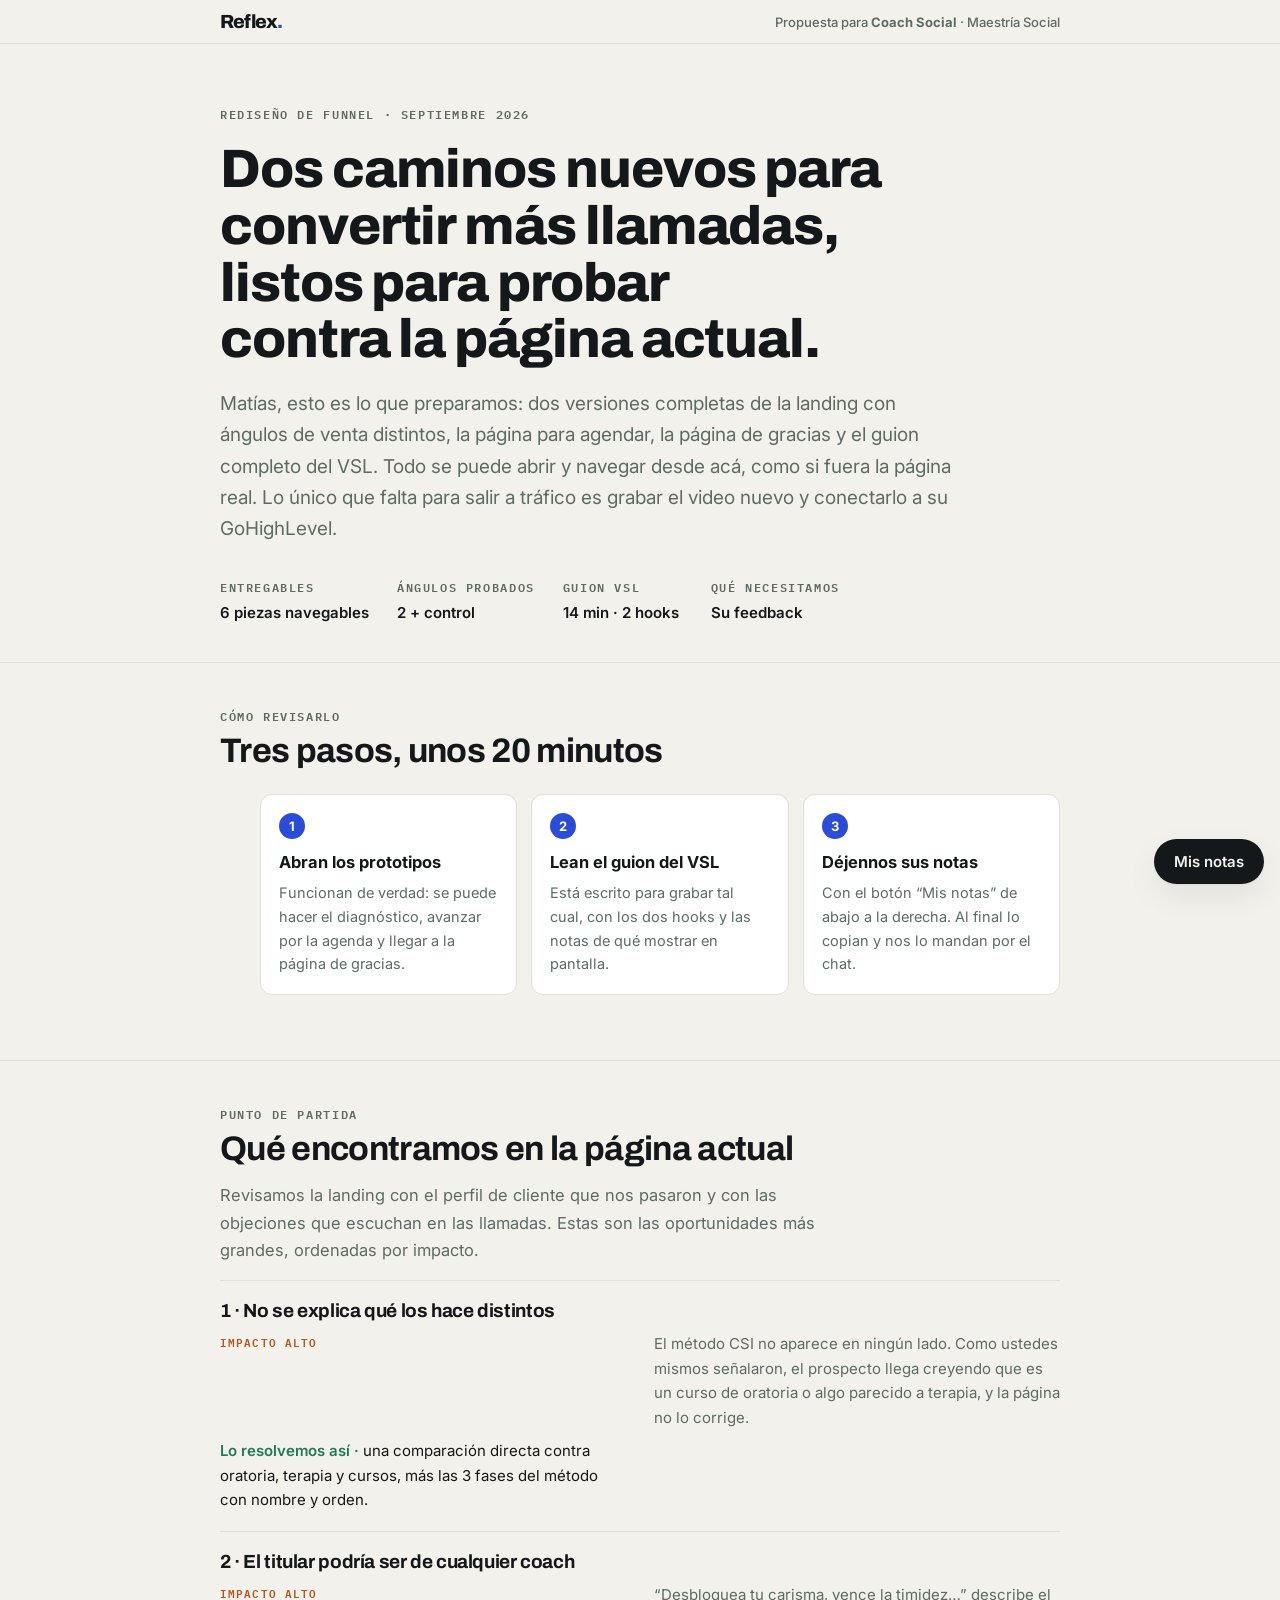
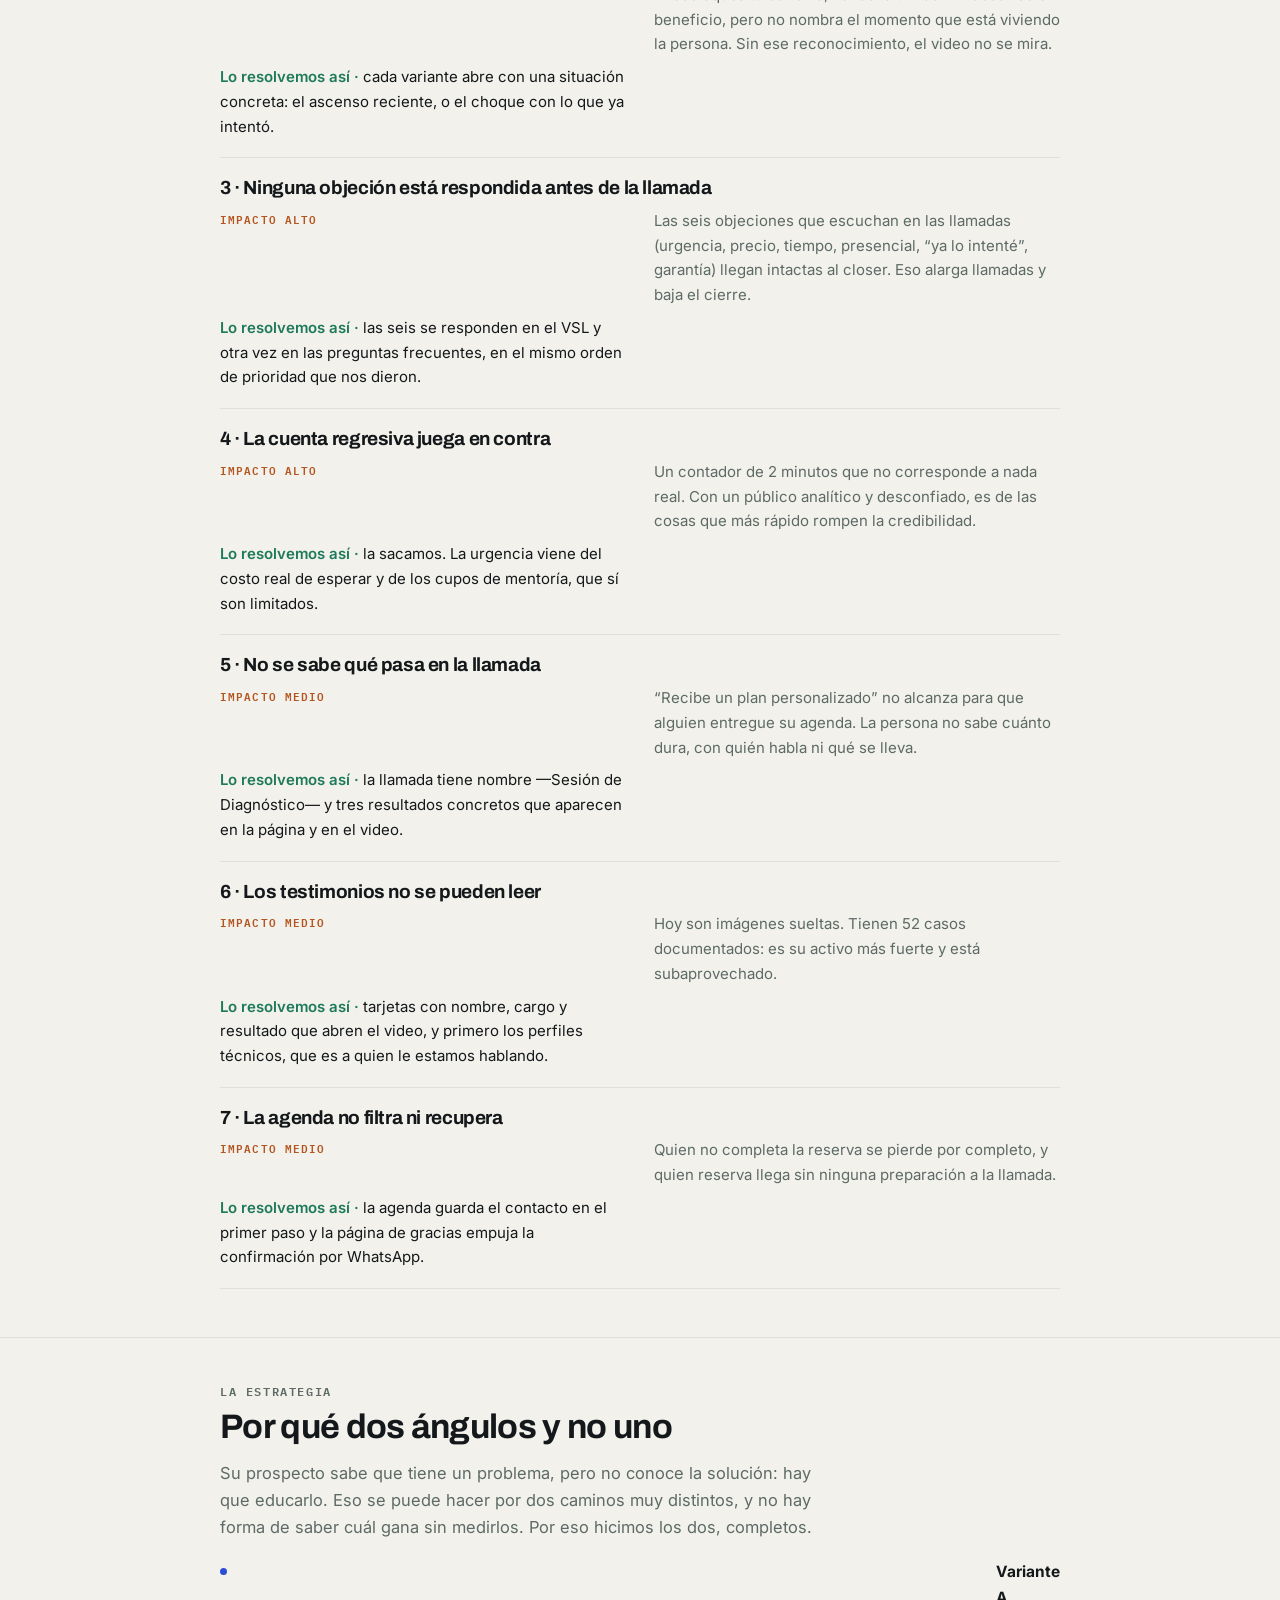
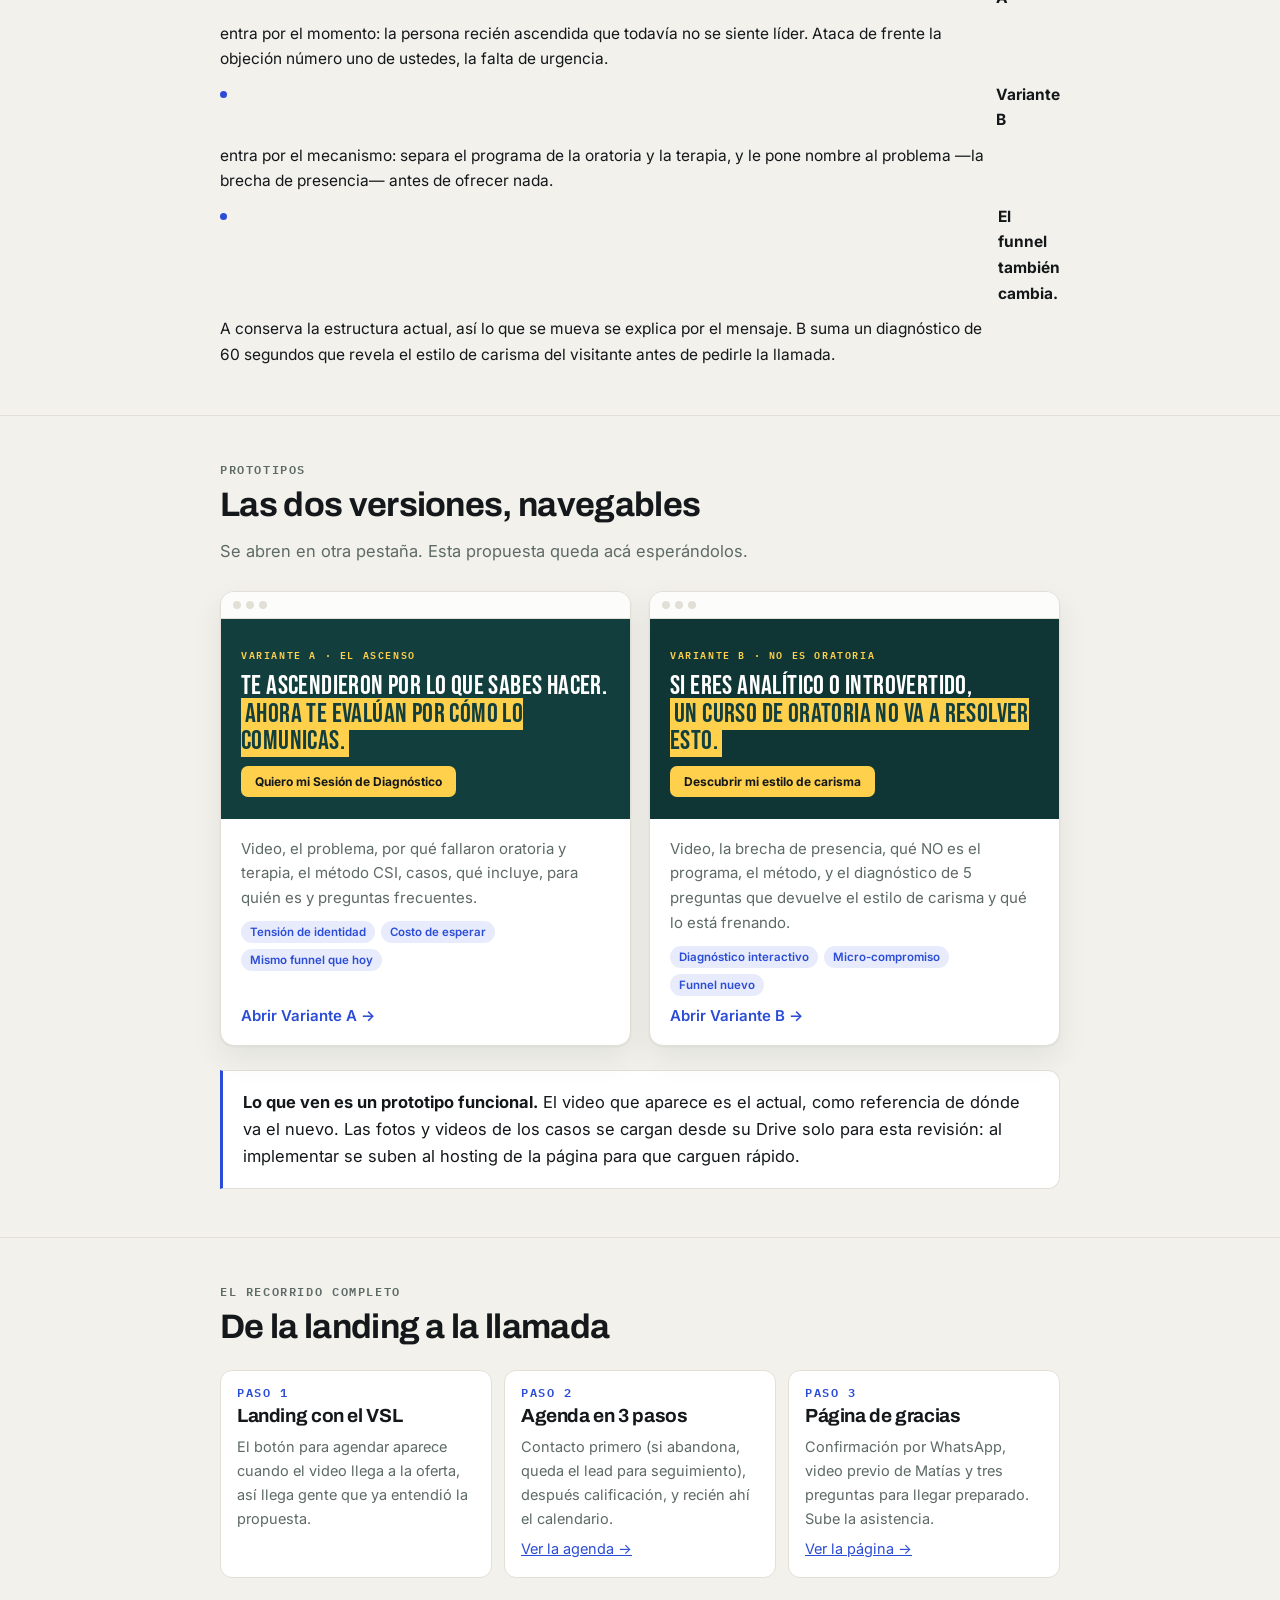
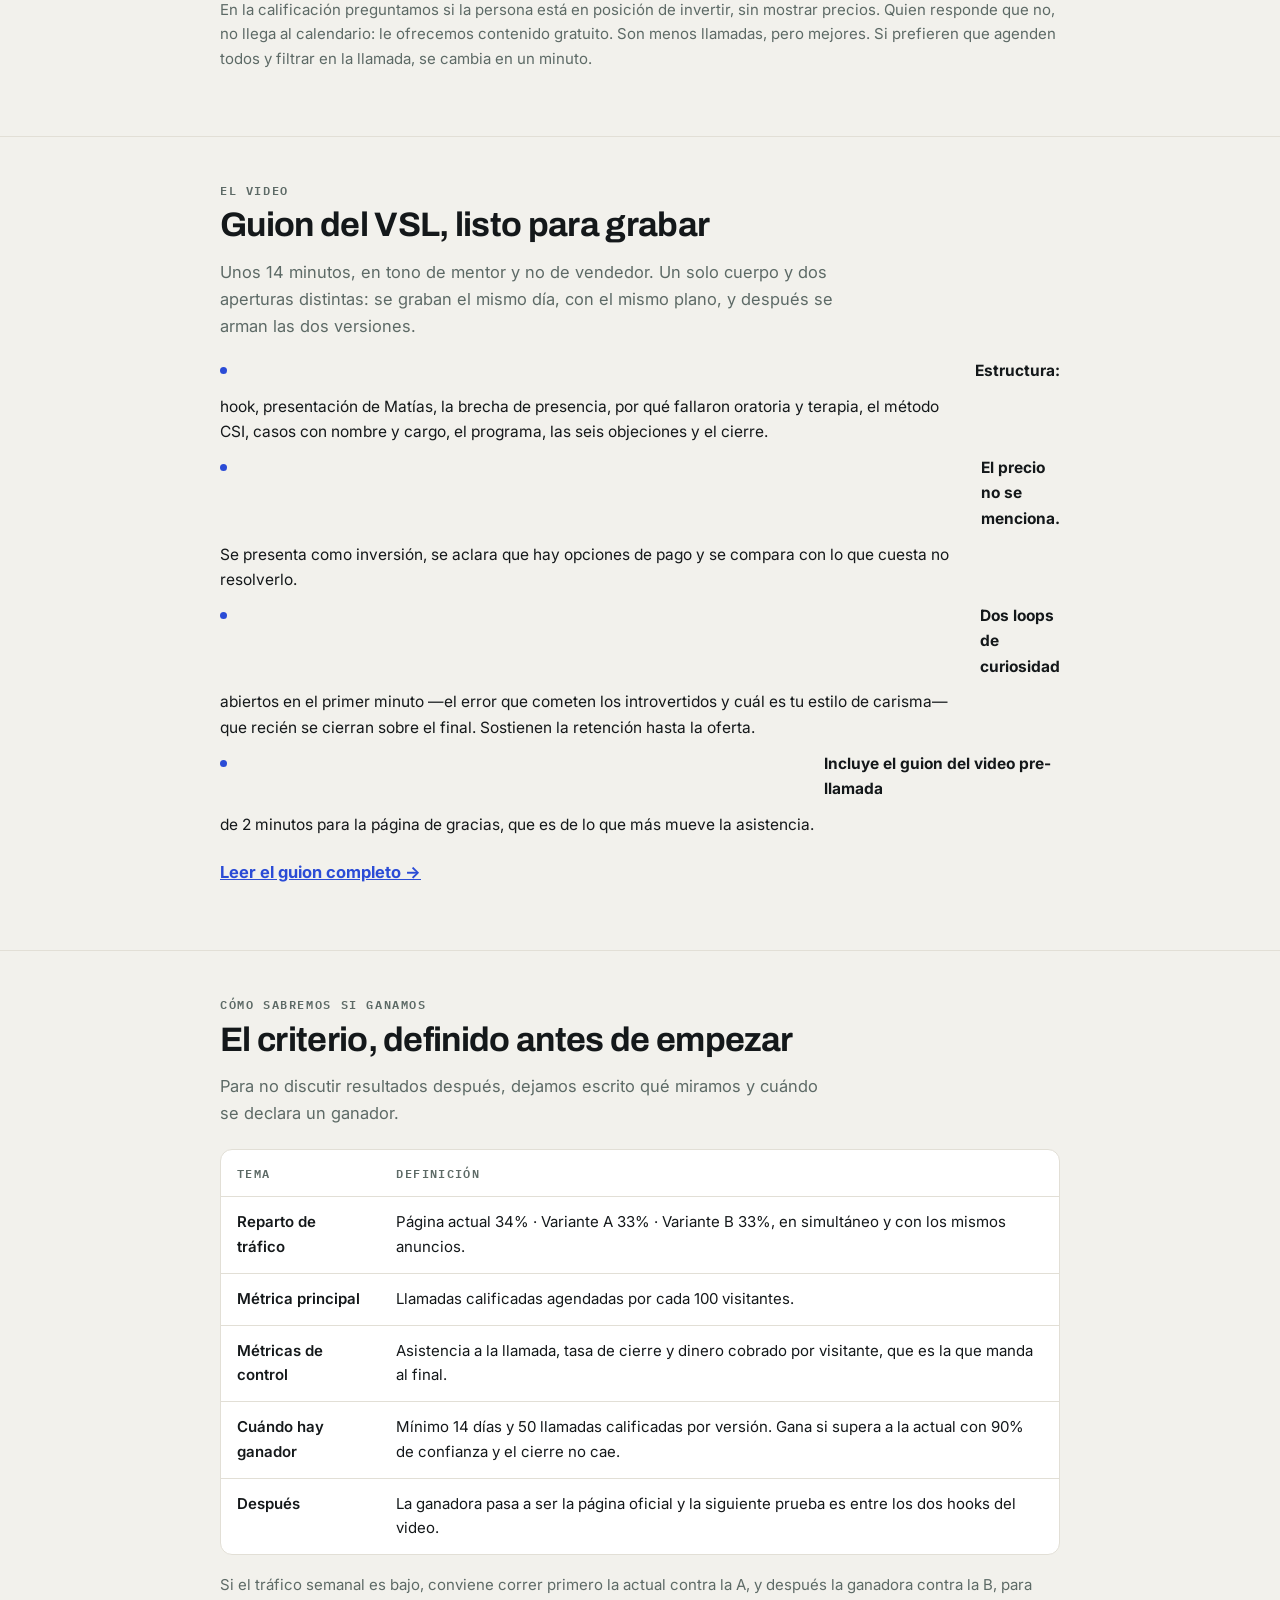
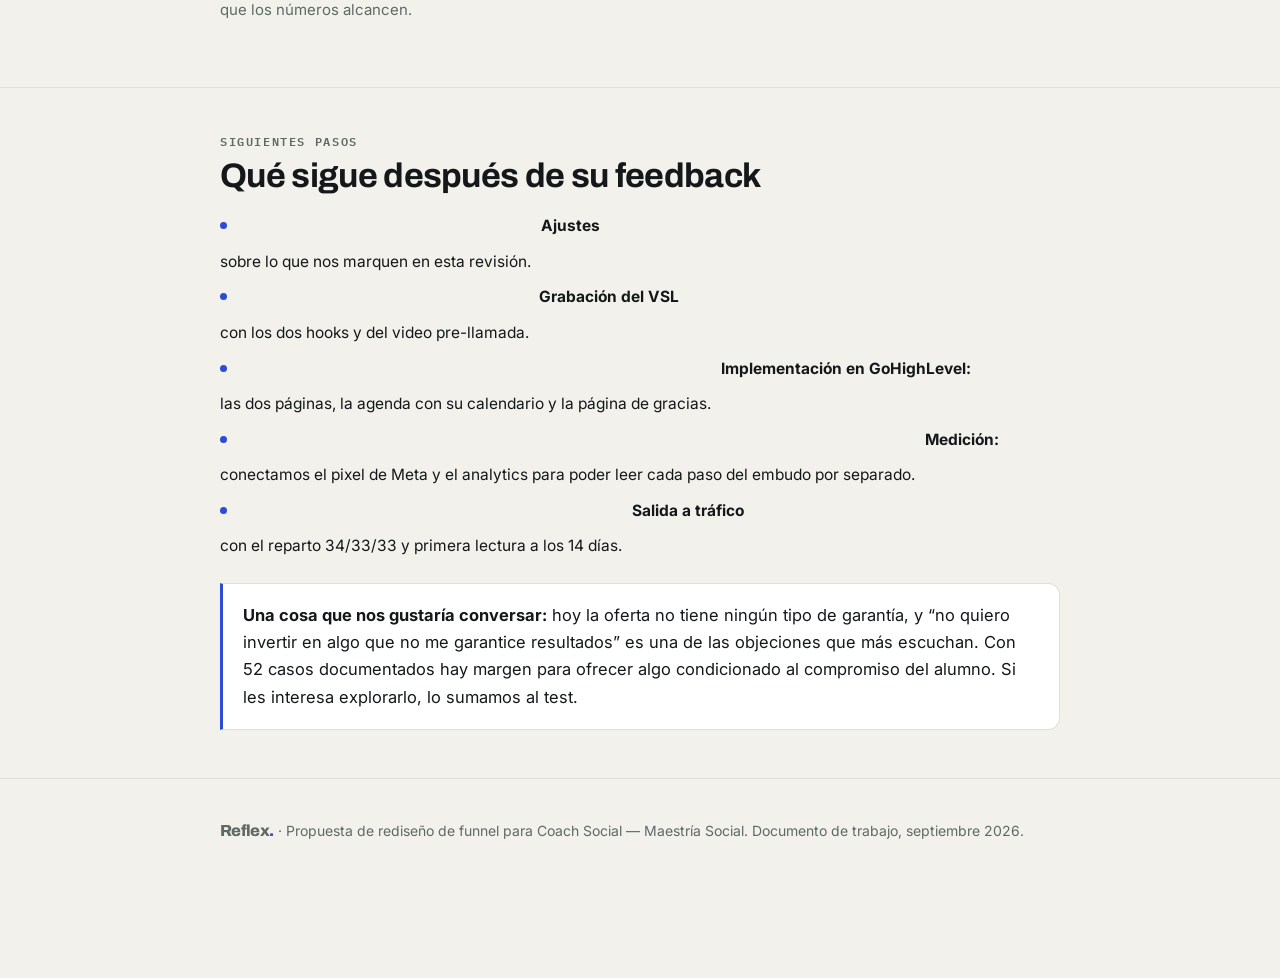
==== index.html @ 55c50ea9 "Propuesta de funnel Maestría Social: dos variantes, agenda, gracias y guion del VSL Co-Authored-By: " ====
<!doctype html>
<html lang="es">
<head>
<meta charset="utf-8">
<meta name="viewport" content="width=device-width,initial-scale=1,viewport-fit=cover">
<meta name="robots" content="noindex,nofollow">
<title>Rediseño del funnel Maestría Social — Propuesta Reflex</title>
<style>html{color-scheme:light dark}body{margin:0}img{max-width:100%}[hidden]{display:none!important}</style>
</head>
<body>
<link rel="stylesheet" href="https://fonts.googleapis.com/css2?family=Archivo:wght@500;600;700;800&family=Inter:wght@400;500;600;700&family=IBM+Plex+Mono:wght@500;600&family=Bebas+Neue&display=swap">
<style>
:root{
  --paper:#F2F1EC; --card:#FFFFFF; --ink:#14181A; --ink-2:#5D6A66; --line:#E2DFD6;
  --accent:#2B4CD6; --accent-soft:#E7EBFB; --ok:#1E7A5A; --warn:#B4551F;
  --teal:#2B928E; --teal-900:#123F3D; --yellow:#FFD04B;
  --shadow:0 1px 2px rgba(20,24,26,.05), 0 12px 32px rgba(20,24,26,.07);
}
@media (prefers-color-scheme:dark){:root:not([data-theme="light"]){
  --paper:#101312; --card:#181C1B; --ink:#ECEFEC; --ink-2:#9AA7A3; --line:#2A302E;
  --accent:#8AA3FF; --accent-soft:#1D2440; --ok:#5FCB9F; --warn:#E5945F;
  --shadow:0 1px 2px rgba(0,0,0,.4), 0 14px 34px rgba(0,0,0,.35);
}}
:root[data-theme="dark"]{
  --paper:#101312; --card:#181C1B; --ink:#ECEFEC; --ink-2:#9AA7A3; --line:#2A302E;
  --accent:#8AA3FF; --accent-soft:#1D2440; --ok:#5FCB9F; --warn:#E5945F;
  --shadow:0 1px 2px rgba(0,0,0,.4), 0 14px 34px rgba(0,0,0,.35);
}
*{box-sizing:border-box}
body{margin:0;background:var(--paper);color:var(--ink);font:400 16.5px/1.65 Inter,system-ui,sans-serif;-webkit-font-smoothing:antialiased}
.col{max-width:880px;margin:0 auto;padding-inline:20px}
h1,h2,h3{font-family:Archivo,system-ui,sans-serif;letter-spacing:-.02em;text-wrap:balance;margin:0}
h1{font-size:clamp(34px,5.4vw,54px);font-weight:800;line-height:1.05}
h2{font-size:clamp(26px,3.6vw,34px);font-weight:700;line-height:1.12}
h3{font-size:19px;font-weight:700;line-height:1.3}
p{margin:0 0 16px}
a{color:var(--accent)}
.lbl{font:600 11.5px/1 'IBM Plex Mono',ui-monospace,monospace;letter-spacing:.14em;text-transform:uppercase;color:var(--ink-2)}
.muted{color:var(--ink-2)}

/* Barra superior */
.bar{position:sticky;top:env(safe-area-inset-top,0px);z-index:30;background:color-mix(in srgb,var(--paper) 88%,transparent);backdrop-filter:blur(10px);border-bottom:1px solid var(--line)}
.bar .in{max-width:880px;margin:0 auto;padding:12px 20px;display:flex;align-items:center;justify-content:space-between;gap:16px}
.mark{font:800 19px/1 Archivo,sans-serif;letter-spacing:-.04em}
.mark i{font-style:normal;color:var(--accent)}
.bar .to{font:500 13px Inter;color:var(--ink-2);text-align:right}

/* Portada */
.hero{padding:56px 0 40px;border-bottom:1px solid var(--line)}
.hero .lede{font-size:19px;color:var(--ink-2);max-width:62ch;margin-top:20px}
.meta{display:flex;flex-wrap:wrap;gap:10px 28px;margin-top:28px}
.meta div{min-width:120px}
.meta b{display:block;font:600 15px Inter;margin-top:3px}

section{padding:48px 0;border-bottom:1px solid var(--line)}
section > .col > .lbl{display:block;margin-bottom:10px}
section h2 + p{margin-top:14px}

/* Pasos para revisar */
.how{display:grid;gap:14px;grid-template-columns:repeat(3,1fr);margin-top:24px;counter-reset:h}
.how li{list-style:none;counter-increment:h;background:var(--card);border:1px solid var(--line);border-radius:12px;padding:18px}
.how li::before{content:counter(h);display:flex;align-items:center;justify-content:center;width:26px;height:26px;border-radius:50%;background:var(--accent);color:#fff;font:700 13px Inter;margin-bottom:10px}
.how b{display:block;margin-bottom:4px}
.how p{margin:0;font-size:14.5px;color:var(--ink-2)}
@media (max-width:720px){.how{grid-template-columns:1fr}}

/* Diagnóstico */
.find{border-top:1px solid var(--line);padding:18px 0;display:grid;grid-template-columns:1fr 1fr;gap:8px 28px}
.find:last-of-type{border-bottom:1px solid var(--line)}
.find h3{grid-column:1/-1}
.find .sev{font:600 11px 'IBM Plex Mono',monospace;letter-spacing:.1em;text-transform:uppercase;color:var(--warn)}
.find p{margin:0;font-size:15px;color:var(--ink-2)}
.find .fix{color:var(--ink)}
.find .fix::before{content:"Lo resolvemos así · ";font-weight:600;color:var(--ok)}
@media (max-width:720px){.find{grid-template-columns:1fr}}

/* Prototipos */
.protos{display:grid;gap:18px;grid-template-columns:1fr 1fr;margin-top:26px}
@media (max-width:760px){.protos{grid-template-columns:1fr}}
.proto{background:var(--card);border:1px solid var(--line);border-radius:14px;overflow:hidden;box-shadow:var(--shadow);display:flex;flex-direction:column}
.chrome{display:flex;gap:5px;padding:9px 12px;border-bottom:1px solid var(--line);background:color-mix(in srgb,var(--card) 75%,var(--paper))}
.chrome i{width:8px;height:8px;border-radius:50%;background:var(--line)}
.shot{background:var(--teal-900);color:#fff;padding:26px 20px 22px;min-height:186px;display:flex;flex-direction:column;justify-content:center;gap:10px}
.shot .kicker{font:600 10px 'IBM Plex Mono',monospace;letter-spacing:.16em;text-transform:uppercase;color:var(--yellow)}
.shot .head{font-family:'Bebas Neue',Impact,sans-serif;font-size:27px;line-height:1.02;letter-spacing:.4px}
.shot .head span{background:var(--yellow);color:var(--teal-900);padding:0 4px}
.shot .fake{display:inline-flex;align-items:center;justify-content:center;background:var(--yellow);color:#14181A;font:700 12px Inter;padding:8px 14px;border-radius:7px;align-self:flex-start}
.proto .body{padding:18px 20px 20px;display:flex;flex-direction:column;gap:10px;flex:1}
.proto .body p{margin:0;font-size:15px;color:var(--ink-2)}
.proto .open{margin-top:auto;font:600 15px Inter;text-decoration:none;display:inline-flex;align-items:center;gap:6px}
.tagrow{display:flex;flex-wrap:wrap;gap:6px}
.tag{font:600 11.5px Inter;background:var(--accent-soft);color:var(--accent);padding:4px 9px;border-radius:99px}

/* Funnel */
.flow{display:grid;grid-template-columns:repeat(3,1fr);gap:12px;margin-top:24px}
.flow .node{background:var(--card);border:1px solid var(--line);border-radius:12px;padding:16px;position:relative}
.flow .node .lbl{display:block;margin-bottom:6px;color:var(--accent)}
.flow .node p{margin:6px 0 0;font-size:14.5px;color:var(--ink-2)}
@media (max-width:720px){.flow{grid-template-columns:1fr}}

/* Tabla */
.tablewrap{overflow-x:auto;margin-top:22px;border:1px solid var(--line);border-radius:12px;background:var(--card)}
table{width:100%;border-collapse:collapse;font-size:15px;min-width:560px}
th,td{text-align:left;padding:13px 16px;border-bottom:1px solid var(--line);vertical-align:top}
th{font:600 11.5px 'IBM Plex Mono',monospace;letter-spacing:.12em;text-transform:uppercase;color:var(--ink-2)}
tr:last-child td{border-bottom:0}
td b{font-weight:600}

.list{margin:18px 0 0;padding:0;display:grid;gap:10px}
.list li{list-style:none;display:grid;grid-template-columns:auto 1fr;gap:10px;font-size:15.5px}
.list li::before{content:"";width:7px;height:7px;border-radius:50%;background:var(--accent);margin-top:9px}

.note{background:var(--card);border:1px solid var(--line);border-left:3px solid var(--accent);border-radius:0 12px 12px 0;padding:18px 20px;margin-top:24px}
.note p:last-child{margin-bottom:0}

/* Panel de notas */
.fabs{position:fixed;right:16px;bottom:calc(16px + env(safe-area-inset-bottom,0px));z-index:40}
.fab{background:var(--ink);color:var(--paper);border:0;border-radius:99px;padding:13px 20px;font:600 15px Inter;cursor:pointer;box-shadow:var(--shadow)}
.drawer{position:fixed;inset:auto 0 0 0;z-index:41;background:var(--card);border-top:1px solid var(--line);box-shadow:0 -18px 44px rgba(0,0,0,.18);max-height:82vh;overflow:auto;padding:22px 0 calc(22px + env(safe-area-inset-bottom,0px))}
.drawer[hidden]{display:none}
.drawer .in{max-width:880px;margin:0 auto;padding-inline:20px}
.drawer h3{margin-bottom:4px}
.fb{display:grid;gap:14px;margin-top:18px}
.fb label{display:block;font:600 14px Inter;margin-bottom:6px}
.fb textarea{width:100%;min-height:62px;padding:11px 13px;border:1px solid var(--line);border-radius:10px;font:400 15px Inter;background:var(--paper);color:var(--ink);resize:vertical}
.fb textarea:focus{outline:2px solid var(--accent);outline-offset:1px}
.drawer .actions{display:flex;flex-wrap:wrap;gap:10px;margin-top:18px;align-items:center}
.btn{background:var(--accent);color:#fff;border:0;border-radius:10px;padding:12px 18px;font:600 15px Inter;cursor:pointer}
.btn.ghost{background:transparent;color:var(--ink-2);border:1px solid var(--line)}
footer{padding:40px 0 120px;color:var(--ink-2);font-size:14px}
@media (prefers-reduced-motion:no-preference){.proto{transition:transform .15s ease,box-shadow .15s ease}.proto:hover{transform:translateY(-2px)}}
</style>

<div class="bar"><div class="in">
  <span class="mark">Reflex<i>.</i></span>
  <span class="to">Propuesta para <b>Coach Social</b> · Maestría Social</span>
</div></div>

<header class="hero"><div class="col">
  <span class="lbl">Rediseño de funnel · Septiembre 2026</span>
  <h1 style="margin-top:14px">Dos caminos nuevos para convertir más llamadas, listos para probar contra la página actual.</h1>
  <p class="lede">Matías, esto es lo que preparamos: dos versiones completas de la landing con ángulos de venta distintos, la página para agendar, la página de gracias y el guion completo del VSL. Todo se puede abrir y navegar desde acá, como si fuera la página real. Lo único que falta para salir a tráfico es grabar el video nuevo y conectarlo a su GoHighLevel.</p>
  <div class="meta">
    <div><span class="lbl">Entregables</span><b>6 piezas navegables</b></div>
    <div><span class="lbl">Ángulos probados</span><b>2 + control</b></div>
    <div><span class="lbl">Guion VSL</span><b>14 min · 2 hooks</b></div>
    <div><span class="lbl">Qué necesitamos</span><b>Su feedback</b></div>
  </div>
</div></header>

<section><div class="col">
  <span class="lbl">Cómo revisarlo</span>
  <h2>Tres pasos, unos 20 minutos</h2>
  <ol class="how">
    <li><b>Abran los prototipos</b><p>Funcionan de verdad: se puede hacer el diagnóstico, avanzar por la agenda y llegar a la página de gracias.</p></li>
    <li><b>Lean el guion del VSL</b><p>Está escrito para grabar tal cual, con los dos hooks y las notas de qué mostrar en pantalla.</p></li>
    <li><b>Déjennos sus notas</b><p>Con el botón “Mis notas” de abajo a la derecha. Al final lo copian y nos lo mandan por el chat.</p></li>
  </ol>
</div></section>

<section><div class="col">
  <span class="lbl">Punto de partida</span>
  <h2>Qué encontramos en la página actual</h2>
  <p class="muted" style="max-width:62ch">Revisamos la landing con el perfil de cliente que nos pasaron y con las objeciones que escuchan en las llamadas. Estas son las oportunidades más grandes, ordenadas por impacto.</p>

  <div class="find">
    <h3>1 · No se explica qué los hace distintos</h3>
    <span class="sev">Impacto alto</span>
    <p>El método CSI no aparece en ningún lado. Como ustedes mismos señalaron, el prospecto llega creyendo que es un curso de oratoria o algo parecido a terapia, y la página no lo corrige.</p>
    <p class="fix">una comparación directa contra oratoria, terapia y cursos, más las 3 fases del método con nombre y orden.</p>
  </div>

  <div class="find">
    <h3>2 · El titular podría ser de cualquier coach</h3>
    <span class="sev">Impacto alto</span>
    <p>“Desbloquea tu carisma, vence la timidez…” describe el beneficio, pero no nombra el momento que está viviendo la persona. Sin ese reconocimiento, el video no se mira.</p>
    <p class="fix">cada variante abre con una situación concreta: el ascenso reciente, o el choque con lo que ya intentó.</p>
  </div>

  <div class="find">
    <h3>3 · Ninguna objeción está respondida antes de la llamada</h3>
    <span class="sev">Impacto alto</span>
    <p>Las seis objeciones que escuchan en las llamadas (urgencia, precio, tiempo, presencial, “ya lo intenté”, garantía) llegan intactas al closer. Eso alarga llamadas y baja el cierre.</p>
    <p class="fix">las seis se responden en el VSL y otra vez en las preguntas frecuentes, en el mismo orden de prioridad que nos dieron.</p>
  </div>

  <div class="find">
    <h3>4 · La cuenta regresiva juega en contra</h3>
    <span class="sev">Impacto alto</span>
    <p>Un contador de 2 minutos que no corresponde a nada real. Con un público analítico y desconfiado, es de las cosas que más rápido rompen la credibilidad.</p>
    <p class="fix">la sacamos. La urgencia viene del costo real de esperar y de los cupos de mentoría, que sí son limitados.</p>
  </div>

  <div class="find">
    <h3>5 · No se sabe qué pasa en la llamada</h3>
    <span class="sev">Impacto medio</span>
    <p>“Recibe un plan personalizado” no alcanza para que alguien entregue su agenda. La persona no sabe cuánto dura, con quién habla ni qué se lleva.</p>
    <p class="fix">la llamada tiene nombre —Sesión de Diagnóstico— y tres resultados concretos que aparecen en la página y en el video.</p>
  </div>

  <div class="find">
    <h3>6 · Los testimonios no se pueden leer</h3>
    <span class="sev">Impacto medio</span>
    <p>Hoy son imágenes sueltas. Tienen 52 casos documentados: es su activo más fuerte y está subaprovechado.</p>
    <p class="fix">tarjetas con nombre, cargo y resultado que abren el video, y primero los perfiles técnicos, que es a quien le estamos hablando.</p>
  </div>

  <div class="find">
    <h3>7 · La agenda no filtra ni recupera</h3>
    <span class="sev">Impacto medio</span>
    <p>Quien no completa la reserva se pierde por completo, y quien reserva llega sin ninguna preparación a la llamada.</p>
    <p class="fix">la agenda guarda el contacto en el primer paso y la página de gracias empuja la confirmación por WhatsApp.</p>
  </div>
</div></section>

<section><div class="col">
  <span class="lbl">La estrategia</span>
  <h2>Por qué dos ángulos y no uno</h2>
  <p class="muted" style="max-width:62ch">Su prospecto sabe que tiene un problema, pero no conoce la solución: hay que educarlo. Eso se puede hacer por dos caminos muy distintos, y no hay forma de saber cuál gana sin medirlos. Por eso hicimos los dos, completos.</p>
  <ul class="list">
    <li><b>Variante A</b> entra por el momento: la persona recién ascendida que todavía no se siente líder. Ataca de frente la objeción número uno de ustedes, la falta de urgencia.</li>
    <li><b>Variante B</b> entra por el mecanismo: separa el programa de la oratoria y la terapia, y le pone nombre al problema —la brecha de presencia— antes de ofrecer nada.</li>
    <li><b>El funnel también cambia.</b> A conserva la estructura actual, así lo que se mueva se explica por el mensaje. B suma un diagnóstico de 60 segundos que revela el estilo de carisma del visitante antes de pedirle la llamada.</li>
  </ul>
</div></section>

<section><div class="col">
  <span class="lbl">Prototipos</span>
  <h2>Las dos versiones, navegables</h2>
  <p class="muted">Se abren en otra pestaña. Esta propuesta queda acá esperándolos.</p>

  <div class="protos">
    <article class="proto">
      <div class="chrome"><i></i><i></i><i></i></div>
      <div class="shot">
        <span class="kicker">Variante A · El ascenso</span>
        <div class="head">Te ascendieron por lo que sabes hacer.<br><span>Ahora te evalúan por cómo lo comunicas.</span></div>
        <span class="fake">Quiero mi Sesión de Diagnóstico</span>
      </div>
      <div class="body">
        <p>Video, el problema, por qué fallaron oratoria y terapia, el método CSI, casos, qué incluye, para quién es y preguntas frecuentes.</p>
        <div class="tagrow"><span class="tag">Tensión de identidad</span><span class="tag">Costo de esperar</span><span class="tag">Mismo funnel que hoy</span></div>
        <a class="open" href="variante-a.html?preview=1" target="_blank" rel="noopener">Abrir Variante A →</a>
      </div>
    </article>

    <article class="proto">
      <div class="chrome"><i></i><i></i><i></i></div>
      <div class="shot" style="background:#0F3634">
        <span class="kicker">Variante B · No es oratoria</span>
        <div class="head">Si eres analítico o introvertido,<br><span>un curso de oratoria no va a resolver esto.</span></div>
        <span class="fake">Descubrir mi estilo de carisma</span>
      </div>
      <div class="body">
        <p>Video, la brecha de presencia, qué NO es el programa, el método, y el diagnóstico de 5 preguntas que devuelve el estilo de carisma y qué lo está frenando.</p>
        <div class="tagrow"><span class="tag">Diagnóstico interactivo</span><span class="tag">Micro-compromiso</span><span class="tag">Funnel nuevo</span></div>
        <a class="open" href="variante-b.html?preview=1" target="_blank" rel="noopener">Abrir Variante B →</a>
      </div>
    </article>
  </div>

  <div class="note">
    <p><b>Lo que ven es un prototipo funcional.</b> El video que aparece es el actual, como referencia de dónde va el nuevo. Las fotos y videos de los casos se cargan desde su Drive solo para esta revisión: al implementar se suben al hosting de la página para que carguen rápido.</p>
  </div>
</div></section>

<section><div class="col">
  <span class="lbl">El recorrido completo</span>
  <h2>De la landing a la llamada</h2>
  <div class="flow">
    <div class="node">
      <span class="lbl">Paso 1</span>
      <h3>Landing con el VSL</h3>
      <p>El botón para agendar aparece cuando el video llega a la oferta, así llega gente que ya entendió la propuesta.</p>
    </div>
    <div class="node">
      <span class="lbl">Paso 2</span>
      <h3>Agenda en 3 pasos</h3>
      <p>Contacto primero (si abandona, queda el lead para seguimiento), después calificación, y recién ahí el calendario.</p>
      <p><a href="agendar.html?v=A" target="_blank" rel="noopener">Ver la agenda →</a></p>
    </div>
    <div class="node">
      <span class="lbl">Paso 3</span>
      <h3>Página de gracias</h3>
      <p>Confirmación por WhatsApp, video previo de Matías y tres preguntas para llegar preparado. Sube la asistencia.</p>
      <p><a href="gracias.html" target="_blank" rel="noopener">Ver la página →</a></p>
    </div>
  </div>
  <p class="muted" style="margin-top:20px;font-size:15px">En la calificación preguntamos si la persona está en posición de invertir, sin mostrar precios. Quien responde que no, no llega al calendario: le ofrecemos contenido gratuito. Son menos llamadas, pero mejores. Si prefieren que agenden todos y filtrar en la llamada, se cambia en un minuto.</p>
</div></section>

<section><div class="col">
  <span class="lbl">El video</span>
  <h2>Guion del VSL, listo para grabar</h2>
  <p class="muted" style="max-width:62ch">Unos 14 minutos, en tono de mentor y no de vendedor. Un solo cuerpo y dos aperturas distintas: se graban el mismo día, con el mismo plano, y después se arman las dos versiones.</p>
  <ul class="list">
    <li><b>Estructura:</b> hook, presentación de Matías, la brecha de presencia, por qué fallaron oratoria y terapia, el método CSI, casos con nombre y cargo, el programa, las seis objeciones y el cierre.</li>
    <li><b>El precio no se menciona.</b> Se presenta como inversión, se aclara que hay opciones de pago y se compara con lo que cuesta no resolverlo.</li>
    <li><b>Dos loops de curiosidad</b> abiertos en el primer minuto —el error que cometen los introvertidos y cuál es tu estilo de carisma— que recién se cierran sobre el final. Sostienen la retención hasta la oferta.</li>
    <li><b>Incluye el guion del video pre-llamada</b> de 2 minutos para la página de gracias, que es de lo que más mueve la asistencia.</li>
  </ul>
  <p style="margin-top:22px"><a class="open" href="vsl-guion.html" target="_blank" rel="noopener"><b>Leer el guion completo →</b></a></p>
</div></section>

<section><div class="col">
  <span class="lbl">Cómo sabremos si ganamos</span>
  <h2>El criterio, definido antes de empezar</h2>
  <p class="muted" style="max-width:62ch">Para no discutir resultados después, dejamos escrito qué miramos y cuándo se declara un ganador.</p>
  <div class="tablewrap"><table>
    <tr><th>Tema</th><th>Definición</th></tr>
    <tr><td><b>Reparto de tráfico</b></td><td>Página actual 34% · Variante A 33% · Variante B 33%, en simultáneo y con los mismos anuncios.</td></tr>
    <tr><td><b>Métrica principal</b></td><td>Llamadas calificadas agendadas por cada 100 visitantes.</td></tr>
    <tr><td><b>Métricas de control</b></td><td>Asistencia a la llamada, tasa de cierre y dinero cobrado por visitante, que es la que manda al final.</td></tr>
    <tr><td><b>Cuándo hay ganador</b></td><td>Mínimo 14 días y 50 llamadas calificadas por versión. Gana si supera a la actual con 90% de confianza y el cierre no cae.</td></tr>
    <tr><td><b>Después</b></td><td>La ganadora pasa a ser la página oficial y la siguiente prueba es entre los dos hooks del video.</td></tr>
  </table></div>
  <p class="muted" style="margin-top:18px;font-size:15px">Si el tráfico semanal es bajo, conviene correr primero la actual contra la A, y después la ganadora contra la B, para que los números alcancen.</p>
</div></section>

<section><div class="col">
  <span class="lbl">Siguientes pasos</span>
  <h2>Qué sigue después de su feedback</h2>
  <ul class="list">
    <li><b>Ajustes</b> sobre lo que nos marquen en esta revisión.</li>
    <li><b>Grabación del VSL</b> con los dos hooks y del video pre-llamada.</li>
    <li><b>Implementación en GoHighLevel:</b> las dos páginas, la agenda con su calendario y la página de gracias.</li>
    <li><b>Medición:</b> conectamos el pixel de Meta y el analytics para poder leer cada paso del embudo por separado.</li>
    <li><b>Salida a tráfico</b> con el reparto 34/33/33 y primera lectura a los 14 días.</li>
  </ul>
  <div class="note">
    <p><b>Una cosa que nos gustaría conversar:</b> hoy la oferta no tiene ningún tipo de garantía, y “no quiero invertir en algo que no me garantice resultados” es una de las objeciones que más escuchan. Con 52 casos documentados hay margen para ofrecer algo condicionado al compromiso del alumno. Si les interesa explorarlo, lo sumamos al test.</p>
  </div>
</div></section>

<footer><div class="col">
  <p><span class="mark" style="font-size:16px">Reflex<i>.</i></span> · Propuesta de rediseño de funnel para Coach Social — Maestría Social. Documento de trabajo, septiembre 2026.</p>
</div></footer>

<div class="fabs"><button class="fab" id="open-fb" type="button">Mis notas</button></div>

<div class="drawer" id="drawer" hidden>
  <div class="in">
    <h3>Sus notas para Reflex</h3>
    <p class="muted" style="font-size:14.5px">Escriban lo que quieran cambiar en cada parte. Se guarda en este navegador. Cuando terminen, toquen “Copiar todo” y péguenlo en el chat con nosotros.</p>
    <div class="fb" id="fb-fields"></div>
    <div class="actions">
      <button class="btn" id="copy-fb" type="button">Copiar todo</button>
      <button class="btn ghost" id="close-fb" type="button">Cerrar</button>
      <span class="muted" id="fb-status" style="font-size:14px" role="status"></span>
    </div>
  </div>
</div>

<script>
(() => {
  const SECTIONS = [
    ['general', 'Impresión general'],
    ['a', 'Variante A · El ascenso'],
    ['b', 'Variante B · No es oratoria + diagnóstico'],
    ['vsl', 'Guion del VSL'],
    ['funnel', 'Agenda y página de gracias'],
    ['test', 'Plan de medición y siguientes pasos']
  ];
  const KEY = 'reflex_fb_coachsocial';
  const fields = document.getElementById('fb-fields');
  const drawer = document.getElementById('drawer');
  const status = document.getElementById('fb-status');
  let saved = {};
  try { saved = JSON.parse(localStorage.getItem(KEY)) || {}; } catch (e) {}

  fields.innerHTML = SECTIONS.map(([id, label]) =>
    `<div><label for="fb-${id}">${label}</label><textarea id="fb-${id}" data-k="${id}" placeholder="Sus comentarios…"></textarea></div>`
  ).join('');
  SECTIONS.forEach(([id]) => { const t = document.getElementById('fb-' + id); if (saved[id]) t.value = saved[id]; });

  fields.addEventListener('input', e => {
    saved[e.target.dataset.k] = e.target.value;
    try { localStorage.setItem(KEY, JSON.stringify(saved)); } catch (err) {}
    status.textContent = 'Guardado';
  });

  const toggle = open => { drawer.hidden = !open; if (open) document.getElementById('fb-general').focus(); };
  document.getElementById('open-fb').addEventListener('click', () => toggle(true));
  document.getElementById('close-fb').addEventListener('click', () => toggle(false));
  document.addEventListener('keydown', e => e.key === 'Escape' && toggle(false));

  document.getElementById('copy-fb').addEventListener('click', async () => {
    const text = 'Feedback — Propuesta Reflex / Maestría Social\n\n' + SECTIONS
      .map(([id, label]) => (saved[id] || '').trim() && `${label}:\n${saved[id].trim()}`)
      .filter(Boolean).join('\n\n');
    if (text.split('\n').length < 3) { status.textContent = 'Todavía no hay notas escritas.'; return; }
    try {
      await navigator.clipboard.writeText(text);
      status.textContent = 'Copiado. Ya lo pueden pegar en el chat.';
    } catch (e) {
      const t = document.getElementById('fb-general');
      t.value = text; t.select();
      status.textContent = 'Seleccionen el texto y cópienlo a mano.';
    }
  });
})();
</script>

</body>
</html>
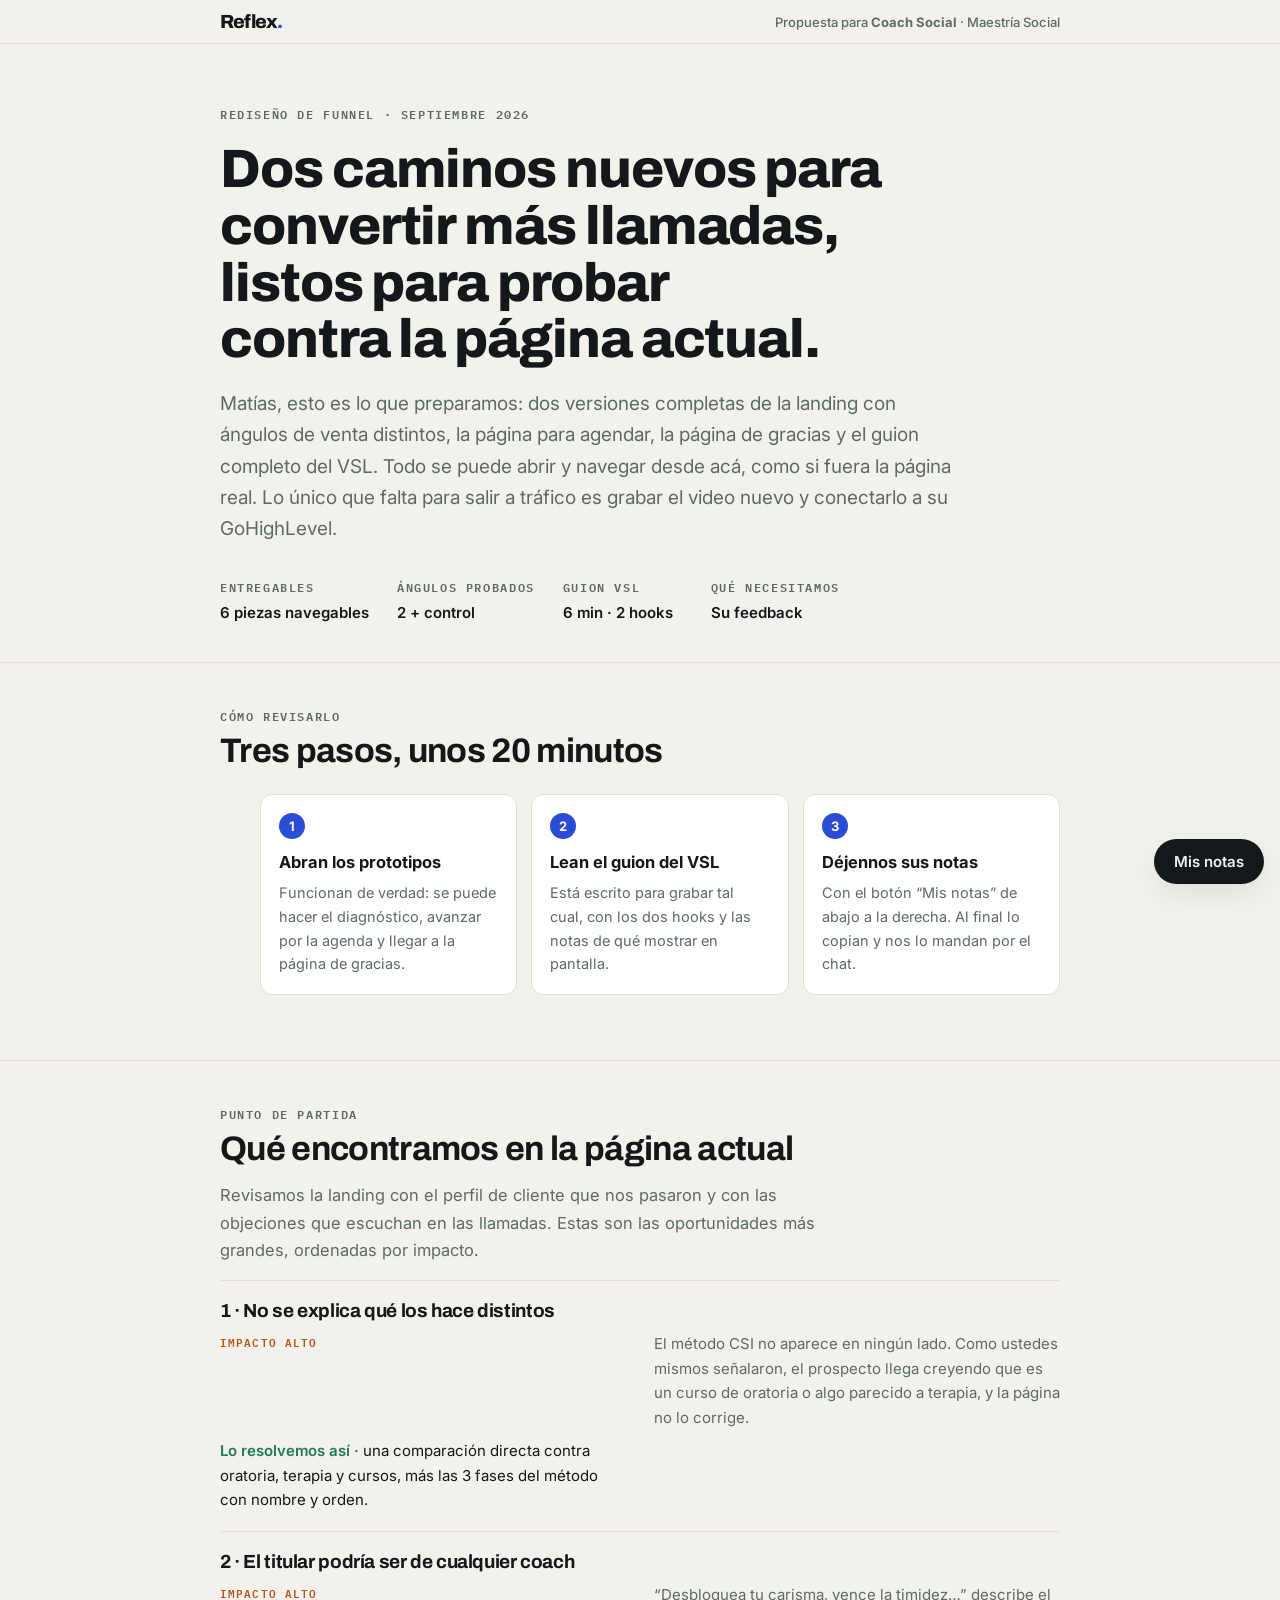
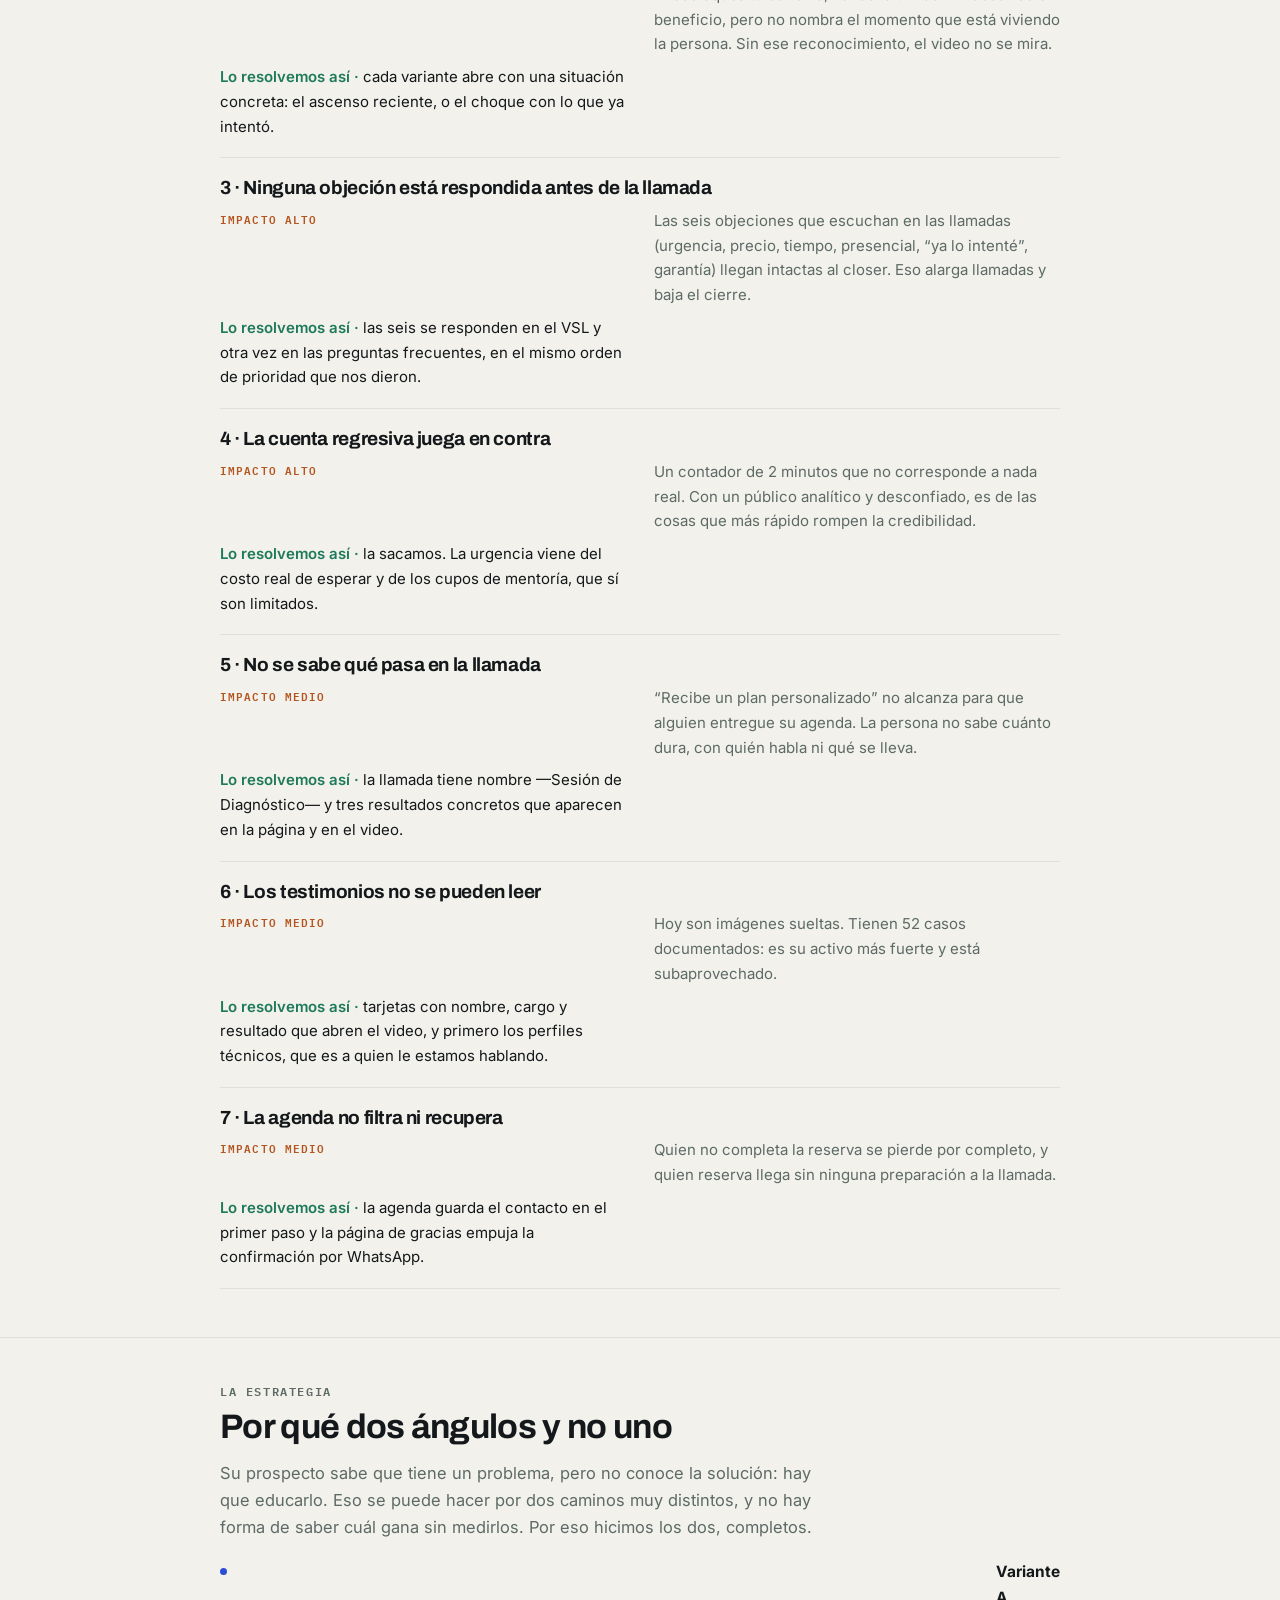
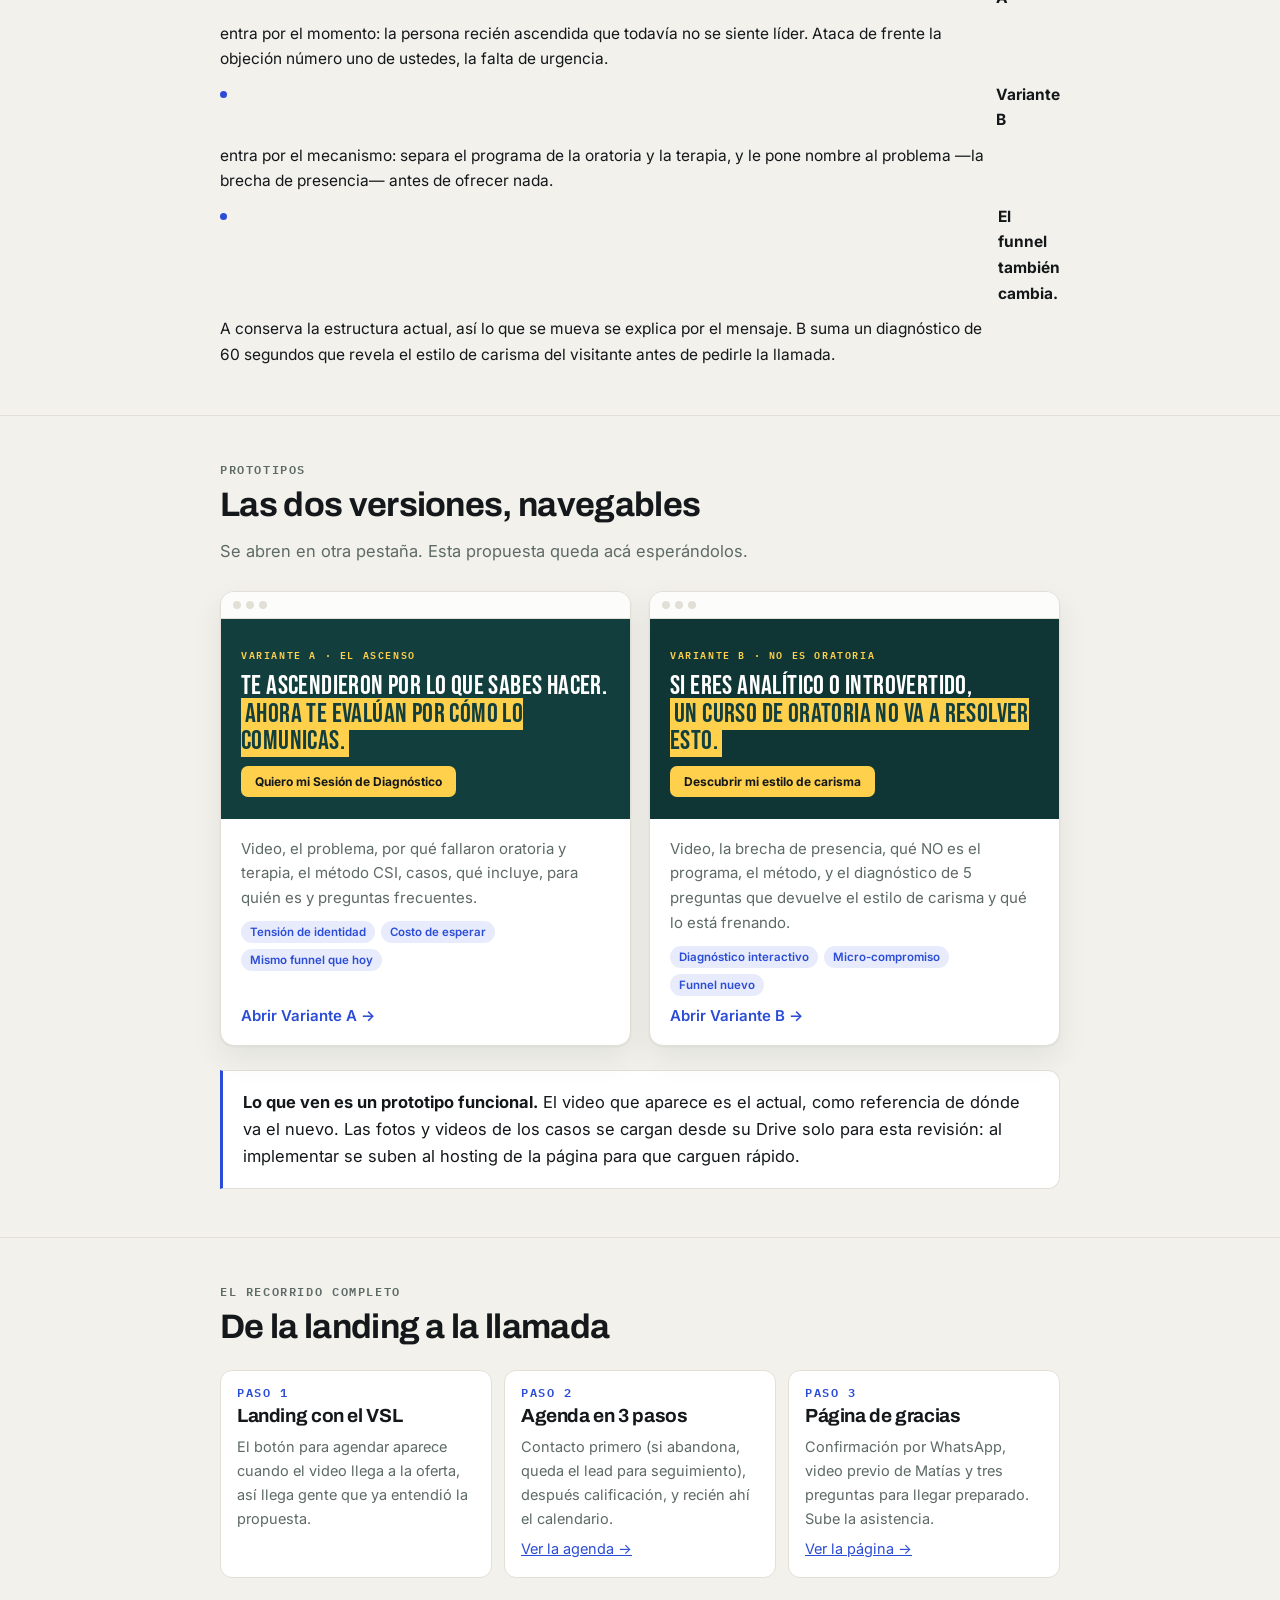
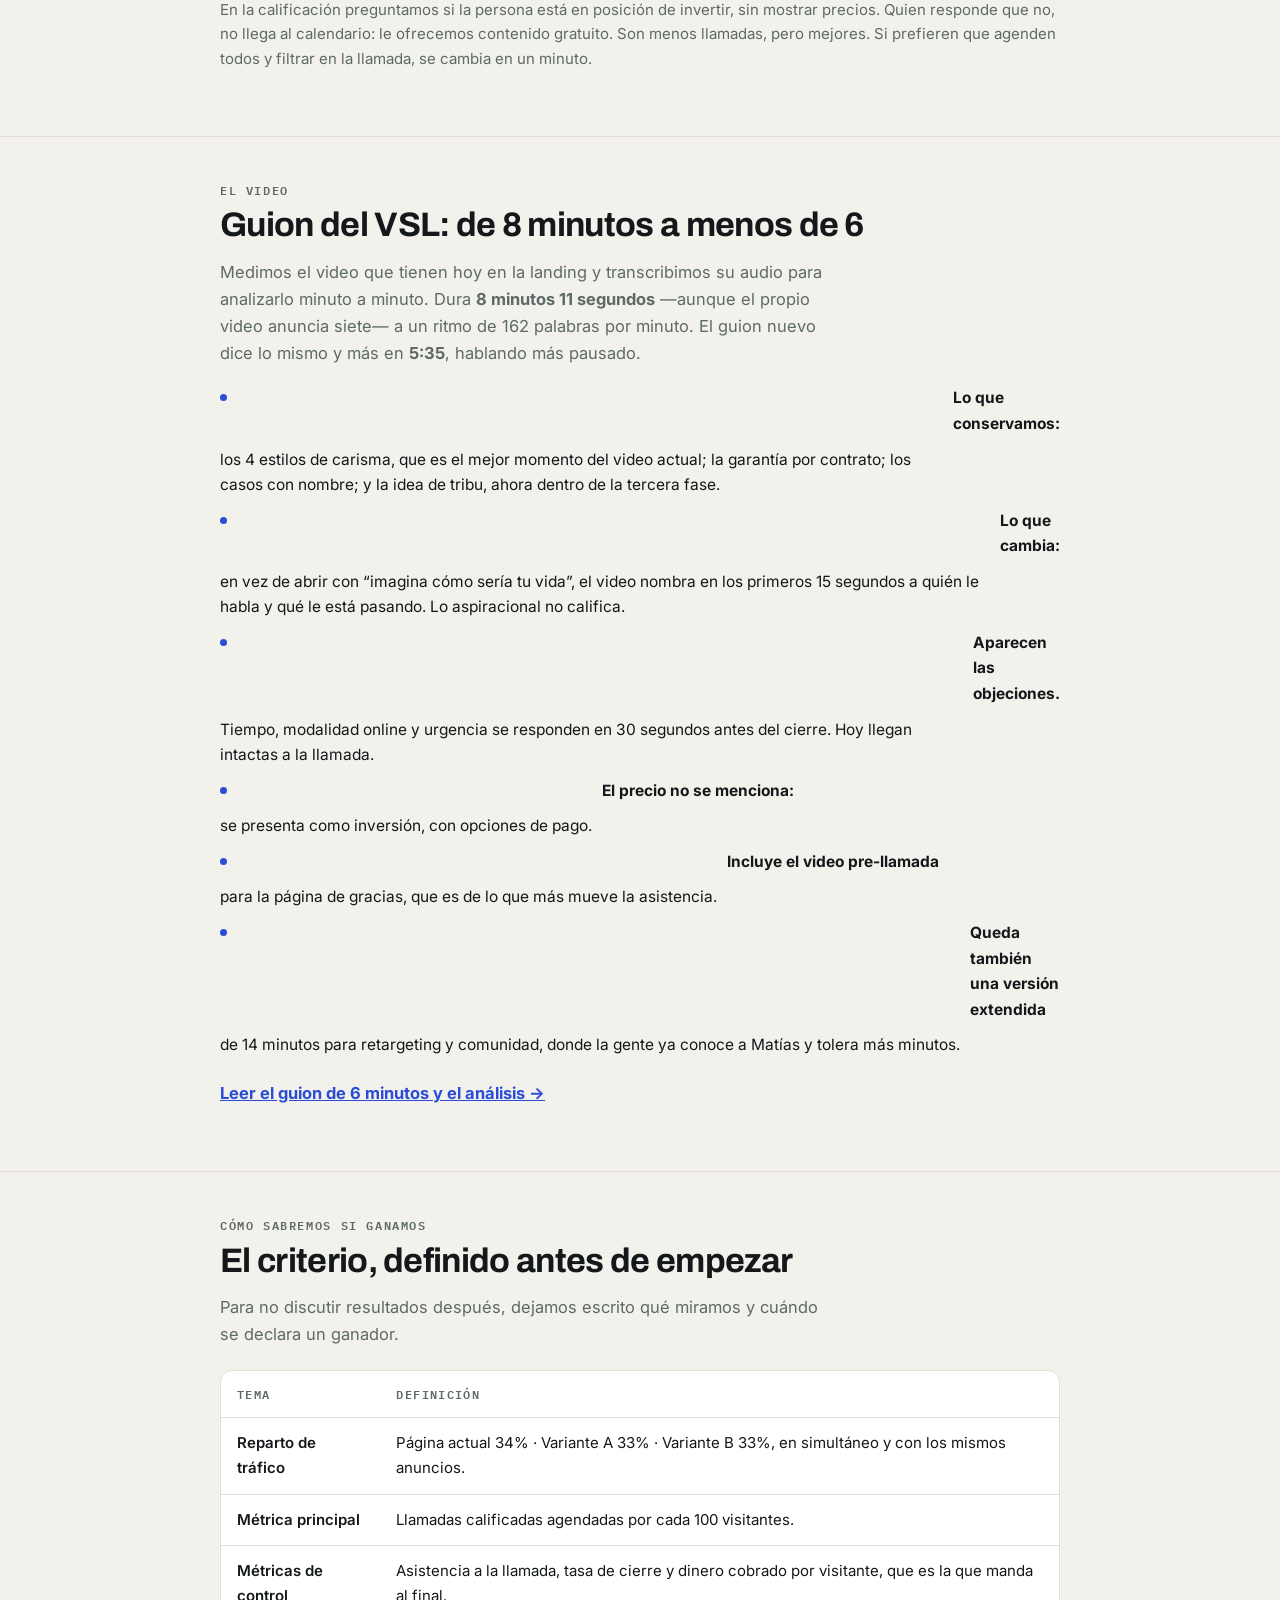
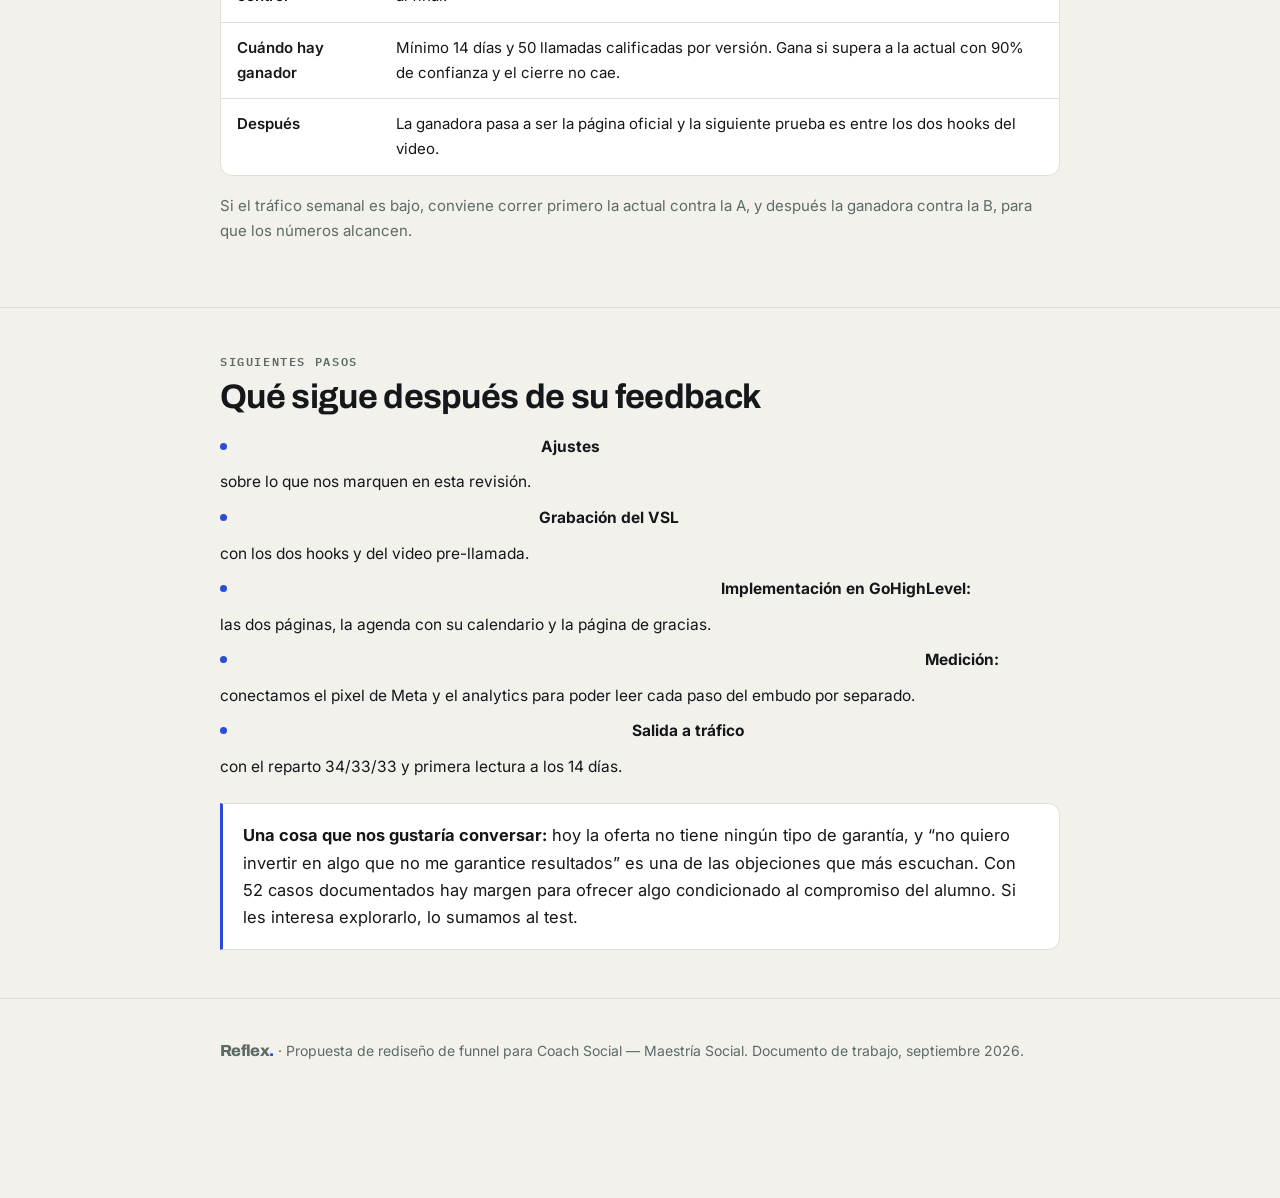
==== commit 6bf0a76d: "VSL de 6 minutos + análisis del video actual (8:11) Se transcribió el VSL en produccion para medir d" ====
--- a/index.html
+++ b/index.html
@@ -143,7 +143,7 @@
   <div class="meta">
     <div><span class="lbl">Entregables</span><b>6 piezas navegables</b></div>
     <div><span class="lbl">Ángulos probados</span><b>2 + control</b></div>
-    <div><span class="lbl">Guion VSL</span><b>14 min · 2 hooks</b></div>
+    <div><span class="lbl">Guion VSL</span><b>6 min · 2 hooks</b></div>
     <div><span class="lbl">Qué necesitamos</span><b>Su feedback</b></div>
   </div>
 </div></header>
@@ -291,15 +291,17 @@
 
 <section><div class="col">
   <span class="lbl">El video</span>
-  <h2>Guion del VSL, listo para grabar</h2>
-  <p class="muted" style="max-width:62ch">Unos 14 minutos, en tono de mentor y no de vendedor. Un solo cuerpo y dos aperturas distintas: se graban el mismo día, con el mismo plano, y después se arman las dos versiones.</p>
+  <h2>Guion del VSL: de 8 minutos a menos de 6</h2>
+  <p class="muted" style="max-width:62ch">Medimos el video que tienen hoy en la landing y transcribimos su audio para analizarlo minuto a minuto. Dura <b>8 minutos 11 segundos</b> —aunque el propio video anuncia siete— a un ritmo de 162 palabras por minuto. El guion nuevo dice lo mismo y más en <b>5:35</b>, hablando más pausado.</p>
   <ul class="list">
-    <li><b>Estructura:</b> hook, presentación de Matías, la brecha de presencia, por qué fallaron oratoria y terapia, el método CSI, casos con nombre y cargo, el programa, las seis objeciones y el cierre.</li>
-    <li><b>El precio no se menciona.</b> Se presenta como inversión, se aclara que hay opciones de pago y se compara con lo que cuesta no resolverlo.</li>
-    <li><b>Dos loops de curiosidad</b> abiertos en el primer minuto —el error que cometen los introvertidos y cuál es tu estilo de carisma— que recién se cierran sobre el final. Sostienen la retención hasta la oferta.</li>
-    <li><b>Incluye el guion del video pre-llamada</b> de 2 minutos para la página de gracias, que es de lo que más mueve la asistencia.</li>
+    <li><b>Lo que conservamos:</b> los 4 estilos de carisma, que es el mejor momento del video actual; la garantía por contrato; los casos con nombre; y la idea de tribu, ahora dentro de la tercera fase.</li>
+    <li><b>Lo que cambia:</b> en vez de abrir con “imagina cómo sería tu vida”, el video nombra en los primeros 15 segundos a quién le habla y qué le está pasando. Lo aspiracional no califica.</li>
+    <li><b>Aparecen las objeciones.</b> Tiempo, modalidad online y urgencia se responden en 30 segundos antes del cierre. Hoy llegan intactas a la llamada.</li>
+    <li><b>El precio no se menciona:</b> se presenta como inversión, con opciones de pago.</li>
+    <li><b>Incluye el video pre-llamada</b> para la página de gracias, que es de lo que más mueve la asistencia.</li>
+    <li><b>Queda también una versión extendida</b> de 14 minutos para retargeting y comunidad, donde la gente ya conoce a Matías y tolera más minutos.</li>
   </ul>
-  <p style="margin-top:22px"><a class="open" href="vsl-guion.html" target="_blank" rel="noopener"><b>Leer el guion completo →</b></a></p>
+  <p style="margin-top:22px"><a class="open" href="vsl-guion.html" target="_blank" rel="noopener"><b>Leer el guion de 6 minutos y el análisis →</b></a></p>
 </div></section>
 
 <section><div class="col">
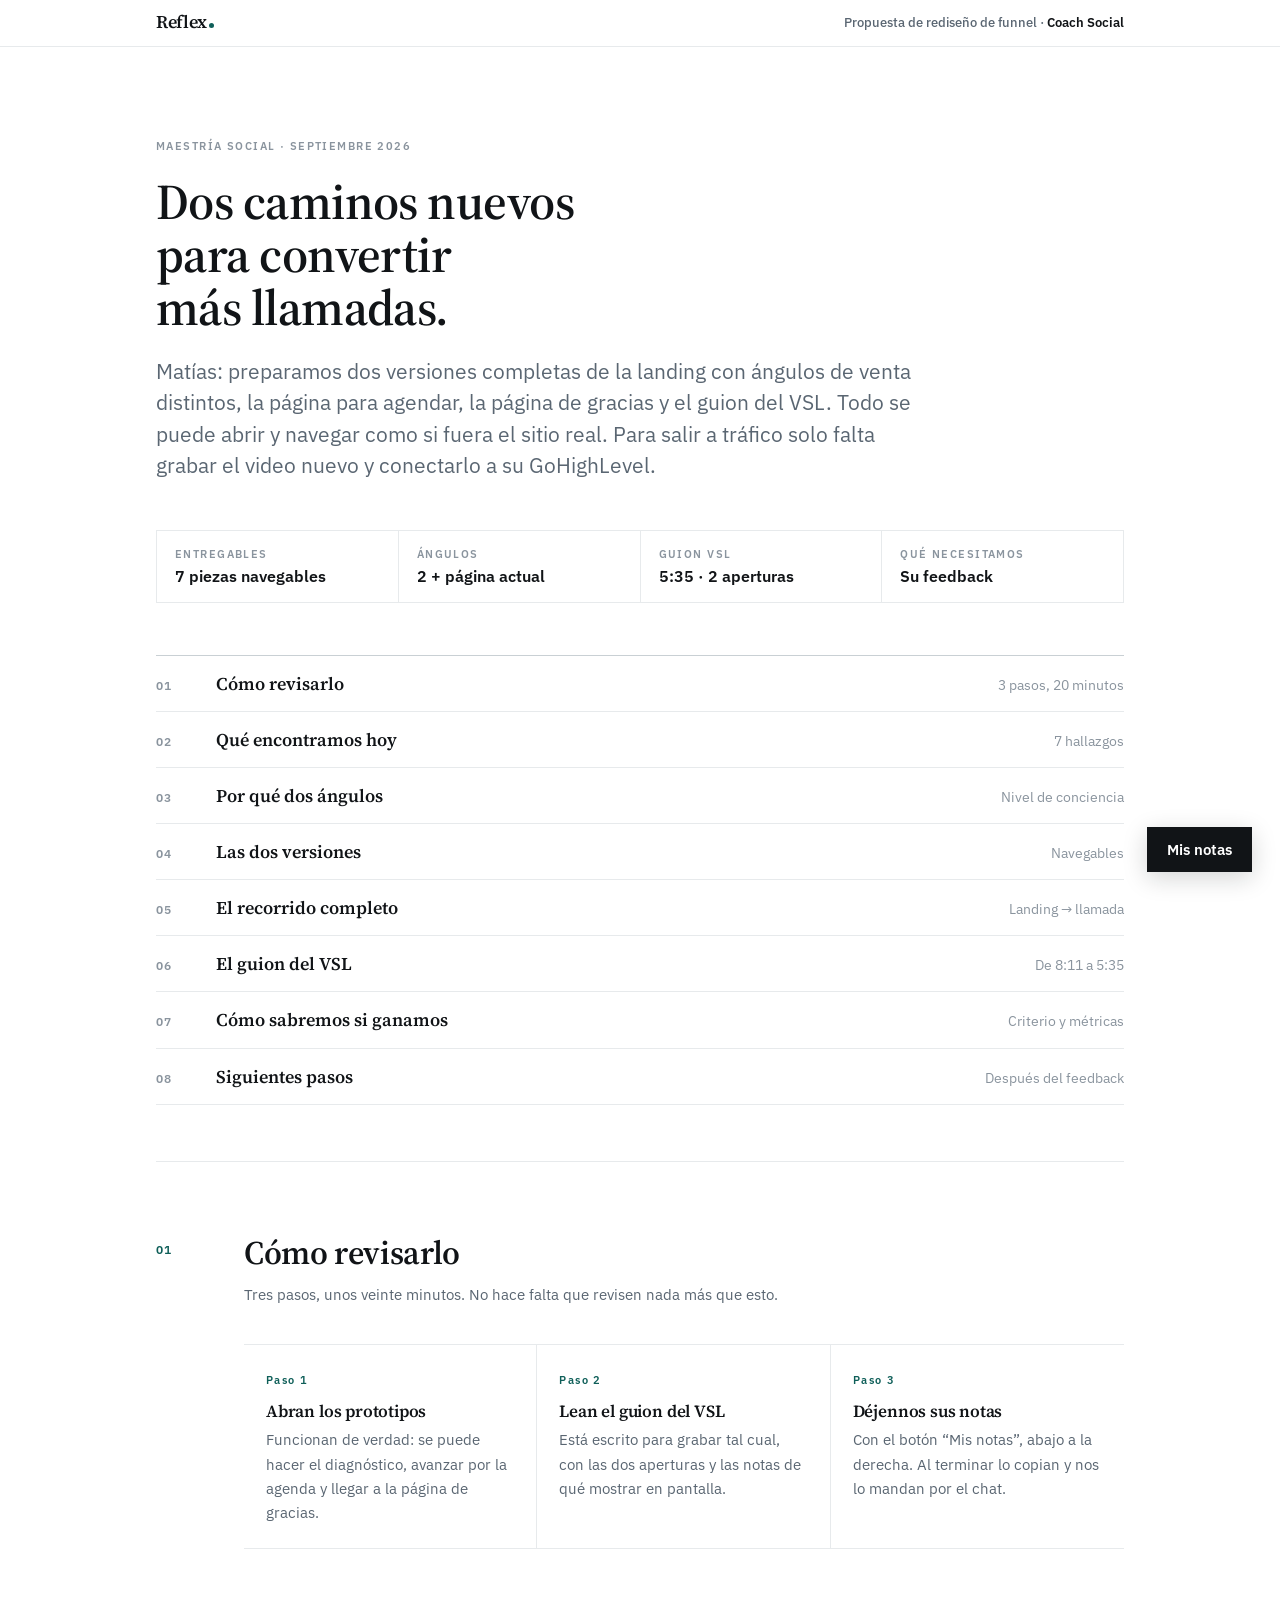
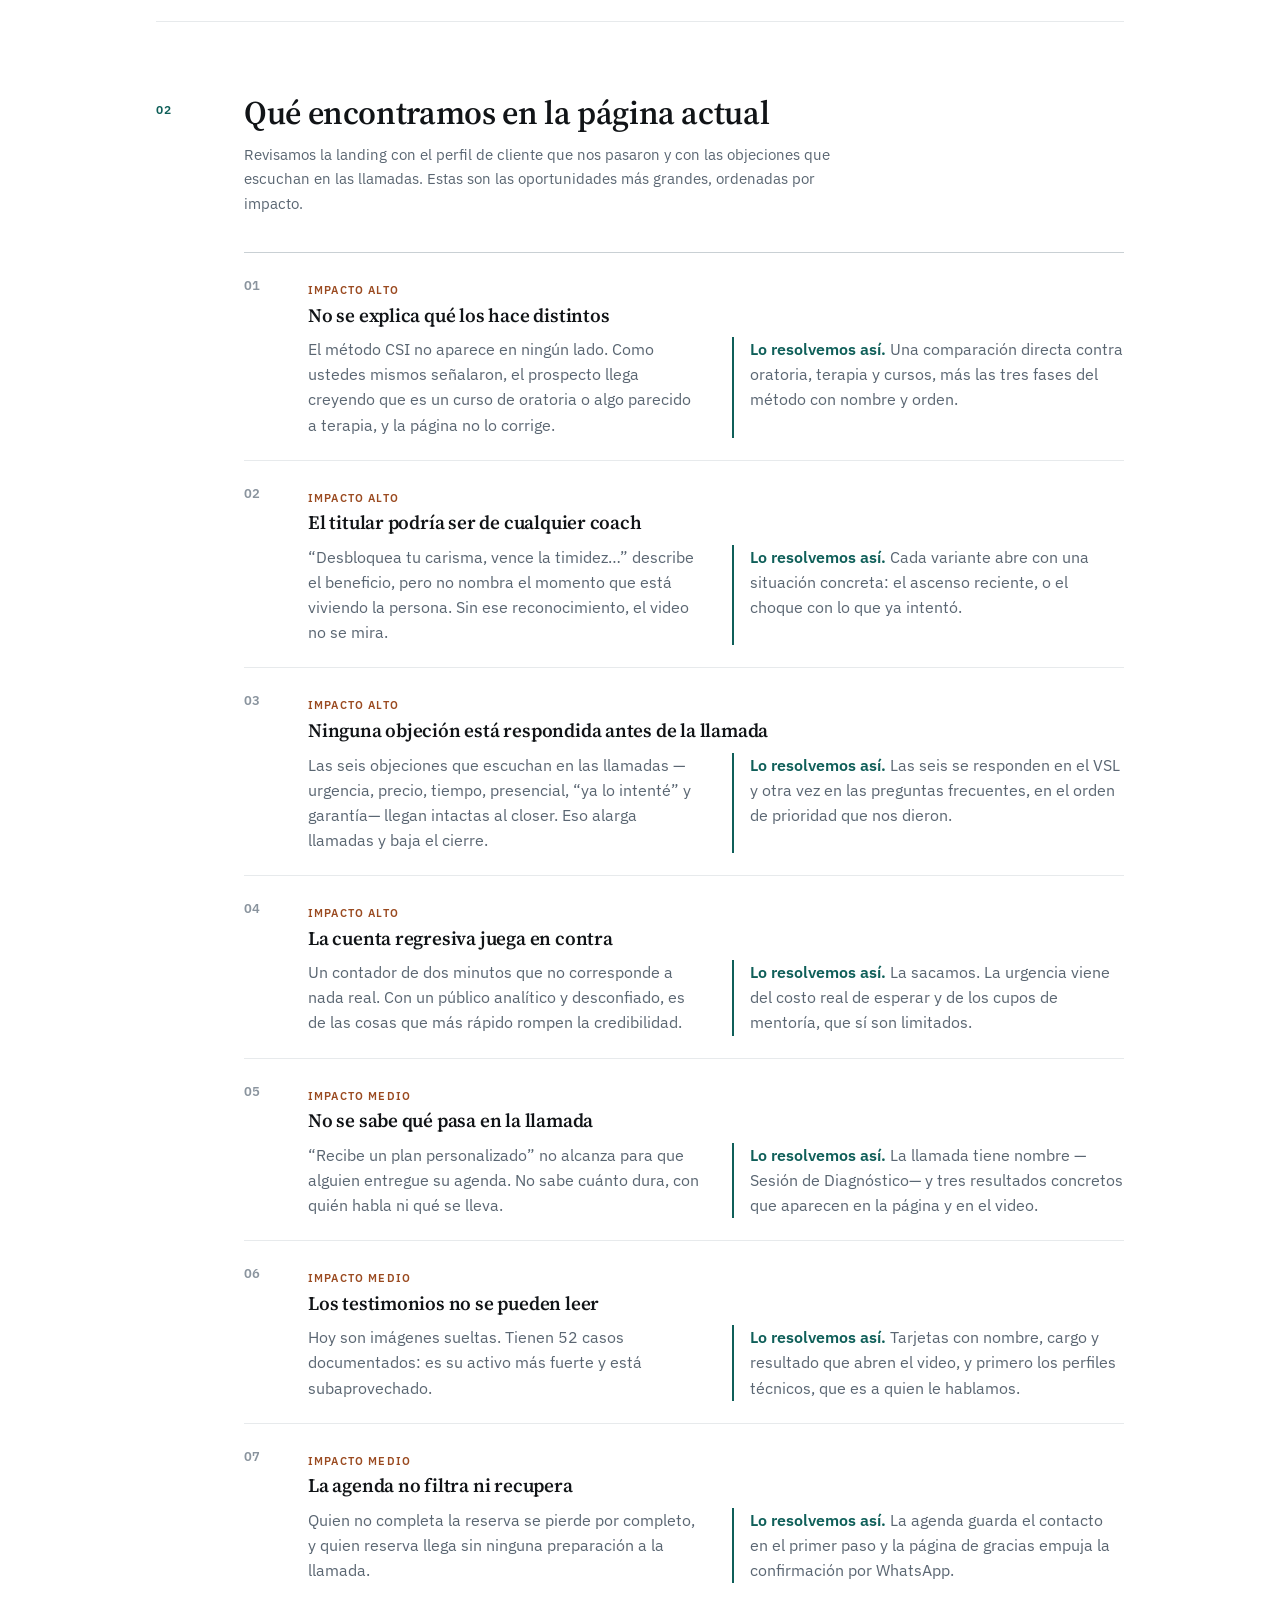
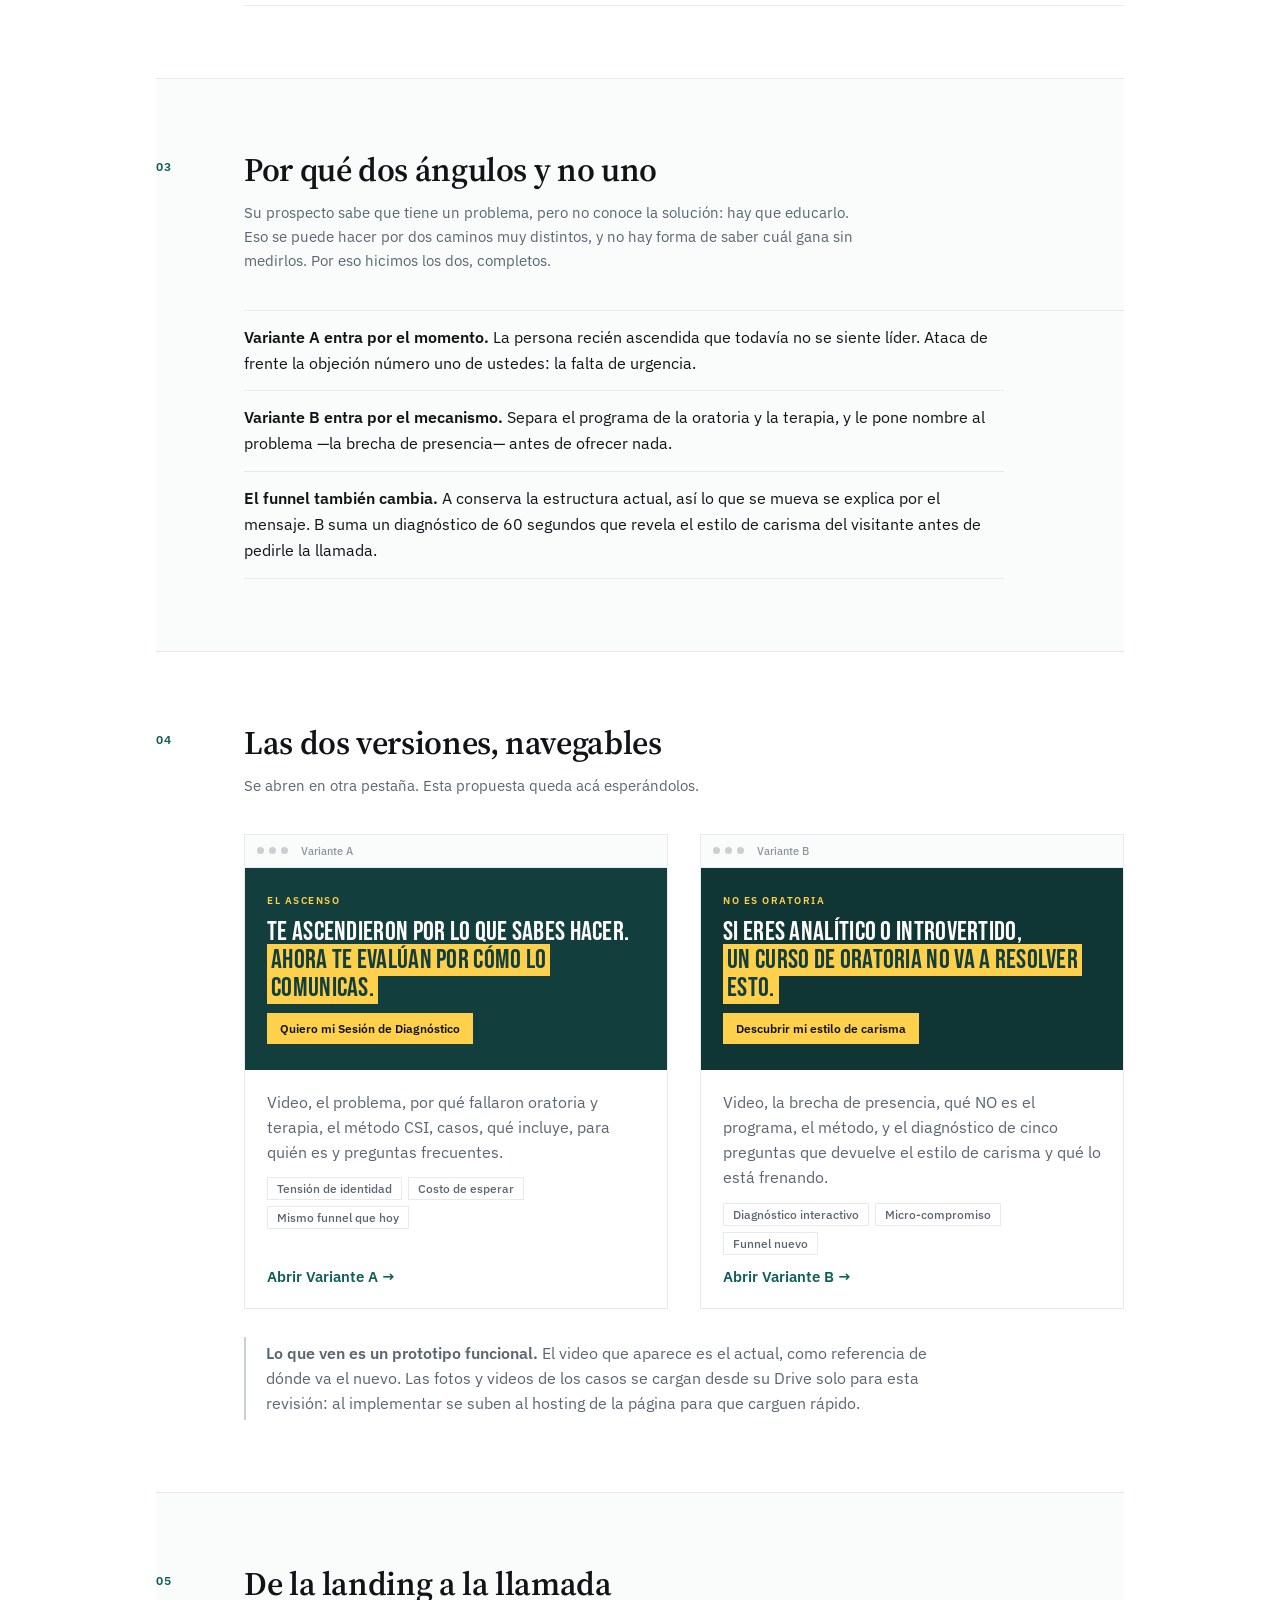
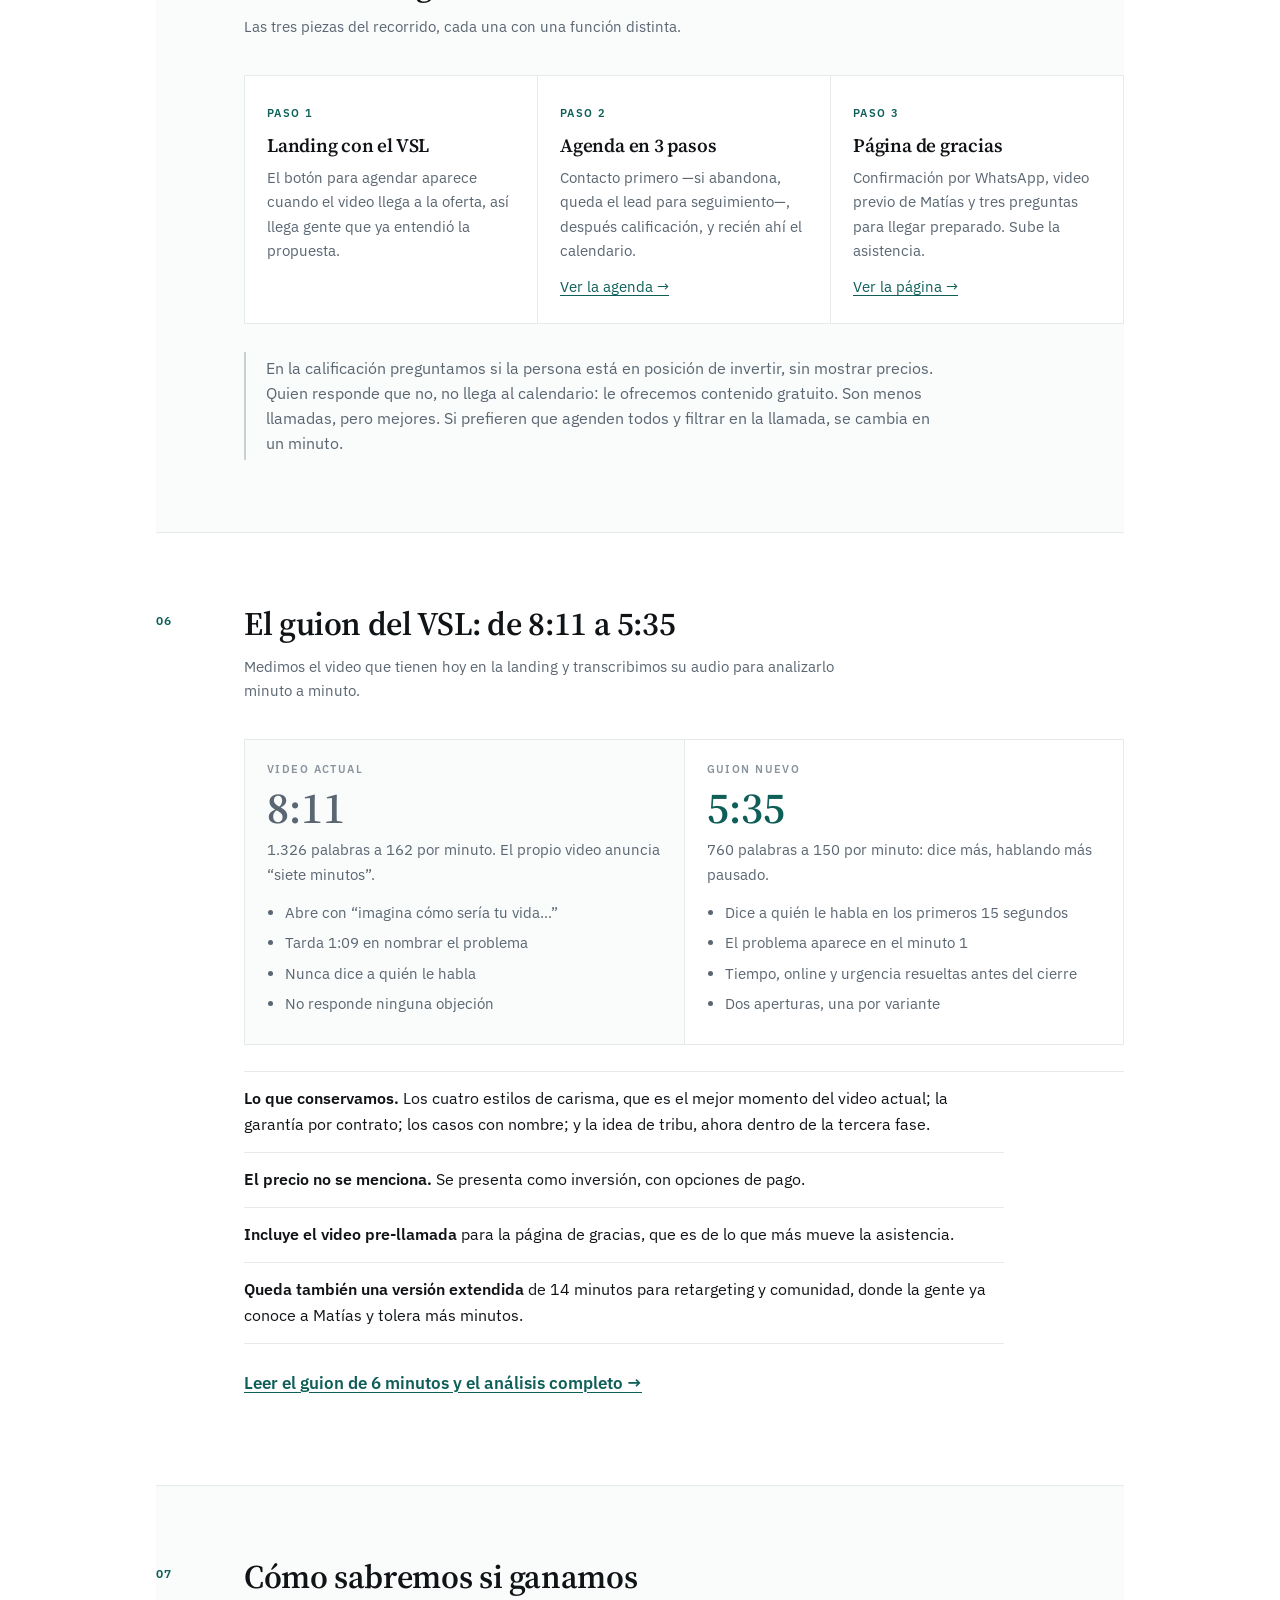
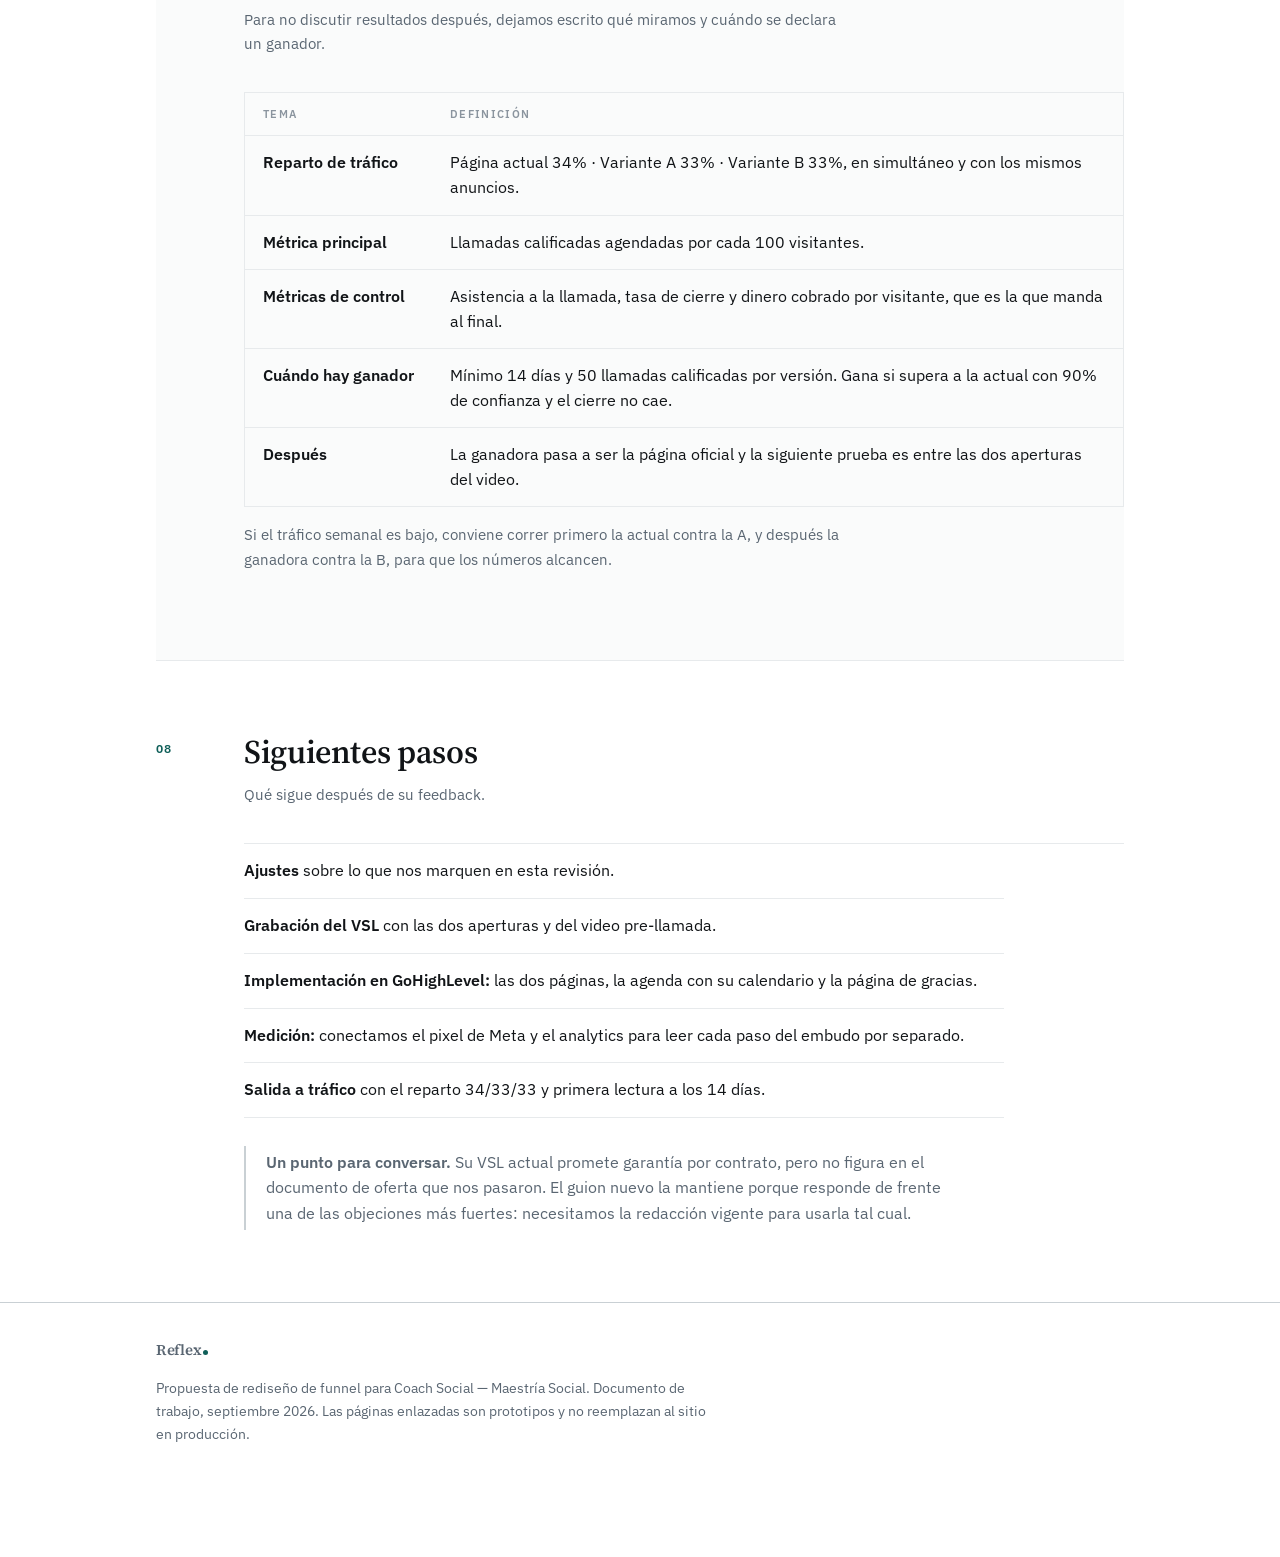
==== commit ed898120: "Rediseño de la propuesta: fondo blanco, formato de informe y responsive Tipografia Source Serif 4 + " ====
--- a/index.html
+++ b/index.html
@@ -5,350 +5,515 @@
 <meta name="viewport" content="width=device-width,initial-scale=1,viewport-fit=cover">
 <meta name="robots" content="noindex,nofollow">
 <title>Rediseño del funnel Maestría Social — Propuesta Reflex</title>
-<style>html{color-scheme:light dark}body{margin:0}img{max-width:100%}[hidden]{display:none!important}</style>
+<style>html{color-scheme:light;background:#fff}body{margin:0}img{max-width:100%}[hidden]{display:none!important}</style>
 </head>
 <body>
-<link rel="stylesheet" href="https://fonts.googleapis.com/css2?family=Archivo:wght@500;600;700;800&family=Inter:wght@400;500;600;700&family=IBM+Plex+Mono:wght@500;600&family=Bebas+Neue&display=swap">
+<link rel="preconnect" href="https://fonts.gstatic.com" crossorigin>
+<link rel="stylesheet" href="https://fonts.googleapis.com/css2?family=Source+Serif+4:opsz,wght@8..60,400;8..60,600;8..60,700&family=IBM+Plex+Sans:wght@400;500;600&family=Bebas+Neue&display=swap">
 <style>
 :root{
-  --paper:#F2F1EC; --card:#FFFFFF; --ink:#14181A; --ink-2:#5D6A66; --line:#E2DFD6;
-  --accent:#2B4CD6; --accent-soft:#E7EBFB; --ok:#1E7A5A; --warn:#B4551F;
-  --teal:#2B928E; --teal-900:#123F3D; --yellow:#FFD04B;
-  --shadow:0 1px 2px rgba(20,24,26,.05), 0 12px 32px rgba(20,24,26,.07);
-}
-@media (prefers-color-scheme:dark){:root:not([data-theme="light"]){
-  --paper:#101312; --card:#181C1B; --ink:#ECEFEC; --ink-2:#9AA7A3; --line:#2A302E;
-  --accent:#8AA3FF; --accent-soft:#1D2440; --ok:#5FCB9F; --warn:#E5945F;
-  --shadow:0 1px 2px rgba(0,0,0,.4), 0 14px 34px rgba(0,0,0,.35);
-}}
-:root[data-theme="dark"]{
-  --paper:#101312; --card:#181C1B; --ink:#ECEFEC; --ink-2:#9AA7A3; --line:#2A302E;
-  --accent:#8AA3FF; --accent-soft:#1D2440; --ok:#5FCB9F; --warn:#E5945F;
-  --shadow:0 1px 2px rgba(0,0,0,.4), 0 14px 34px rgba(0,0,0,.35);
+  color-scheme:light;
+  --bg:#FFFFFF;
+  --ink:#111417;
+  --ink-2:#5A6672;
+  --ink-3:#8A949E;
+  --rule:#E7EAEC;
+  --rule-strong:#C9D0D4;
+  --accent:#0F5F59;
+  --accent-soft:#F2F7F6;
+  --warn:#9A4A20;
+  --tint:#FAFBFB;
+  --teal-900:#123F3D;
+  --yellow:#FFD04B;
+  --serif:'Source Serif 4',Georgia,'Times New Roman',serif;
+  --sans:'IBM Plex Sans',-apple-system,BlinkMacSystemFont,'Segoe UI',sans-serif;
 }
 *{box-sizing:border-box}
-body{margin:0;background:var(--paper);color:var(--ink);font:400 16.5px/1.65 Inter,system-ui,sans-serif;-webkit-font-smoothing:antialiased}
-.col{max-width:880px;margin:0 auto;padding-inline:20px}
-h1,h2,h3{font-family:Archivo,system-ui,sans-serif;letter-spacing:-.02em;text-wrap:balance;margin:0}
-h1{font-size:clamp(34px,5.4vw,54px);font-weight:800;line-height:1.05}
-h2{font-size:clamp(26px,3.6vw,34px);font-weight:700;line-height:1.12}
-h3{font-size:19px;font-weight:700;line-height:1.3}
-p{margin:0 0 16px}
-a{color:var(--accent)}
-.lbl{font:600 11.5px/1 'IBM Plex Mono',ui-monospace,monospace;letter-spacing:.14em;text-transform:uppercase;color:var(--ink-2)}
-.muted{color:var(--ink-2)}
-
-/* Barra superior */
-.bar{position:sticky;top:env(safe-area-inset-top,0px);z-index:30;background:color-mix(in srgb,var(--paper) 88%,transparent);backdrop-filter:blur(10px);border-bottom:1px solid var(--line)}
-.bar .in{max-width:880px;margin:0 auto;padding:12px 20px;display:flex;align-items:center;justify-content:space-between;gap:16px}
-.mark{font:800 19px/1 Archivo,sans-serif;letter-spacing:-.04em}
-.mark i{font-style:normal;color:var(--accent)}
-.bar .to{font:500 13px Inter;color:var(--ink-2);text-align:right}
+body{margin:0;background:var(--bg);color:var(--ink);font:400 17px/1.62 var(--sans);-webkit-font-smoothing:antialiased;text-rendering:optimizeLegibility}
+h1,h2,h3,h4{font-family:var(--serif);font-weight:600;line-height:1.14;letter-spacing:-.011em;margin:0;text-wrap:balance}
+h1{font-size:clamp(33px,5vw,50px);line-height:1.06}
+h2{font-size:clamp(25px,3vw,33px)}
+h3{font-size:19px;line-height:1.3}
+p{margin:0 0 16px;max-width:68ch}
+a{color:var(--accent);text-underline-offset:3px;text-decoration-thickness:1px}
+strong,b{font-weight:600}
+hr{border:0;border-top:1px solid var(--rule);margin:0}
+
+.sheet{max-width:1080px;margin:0 auto;padding-inline:clamp(20px,5vw,56px)}
+.label{font:600 11px/1.4 var(--sans);letter-spacing:.13em;text-transform:uppercase;color:var(--ink-3)}
+.lede{font-size:clamp(18px,2.1vw,21px);line-height:1.5;color:var(--ink-2);max-width:60ch}
+.small{font-size:15px;color:var(--ink-2)}
+.tint{background:var(--tint)}
+
+/* Encabezado fijo */
+.masthead{position:sticky;top:env(safe-area-inset-top,0px);z-index:30;background:rgba(255,255,255,.94);backdrop-filter:saturate(180%) blur(8px);border-bottom:1px solid var(--rule)}
+.masthead .row{display:flex;align-items:center;justify-content:space-between;gap:16px;padding-block:13px}
+.wordmark{font:600 18px/1 var(--serif);letter-spacing:-.02em;display:inline-flex;align-items:baseline;gap:2px}
+.wordmark::after{content:"";width:5px;height:5px;border-radius:50%;background:var(--accent);margin-bottom:1px}
+.masthead .doc-id{font:500 12.5px var(--sans);color:var(--ink-2);text-align:right}
+.masthead .doc-id b{font-weight:600;color:var(--ink)}
+.bar{height:2px;background:var(--accent);width:0}
 
 /* Portada */
-.hero{padding:56px 0 40px;border-bottom:1px solid var(--line)}
-.hero .lede{font-size:19px;color:var(--ink-2);max-width:62ch;margin-top:20px}
-.meta{display:flex;flex-wrap:wrap;gap:10px 28px;margin-top:28px}
-.meta div{min-width:120px}
-.meta b{display:block;font:600 15px Inter;margin-top:3px}
-
-section{padding:48px 0;border-bottom:1px solid var(--line)}
-section > .col > .lbl{display:block;margin-bottom:10px}
-section h2 + p{margin-top:14px}
-
-/* Pasos para revisar */
-.how{display:grid;gap:14px;grid-template-columns:repeat(3,1fr);margin-top:24px;counter-reset:h}
-.how li{list-style:none;counter-increment:h;background:var(--card);border:1px solid var(--line);border-radius:12px;padding:18px}
-.how li::before{content:counter(h);display:flex;align-items:center;justify-content:center;width:26px;height:26px;border-radius:50%;background:var(--accent);color:#fff;font:700 13px Inter;margin-bottom:10px}
-.how b{display:block;margin-bottom:4px}
-.how p{margin:0;font-size:14.5px;color:var(--ink-2)}
-@media (max-width:720px){.how{grid-template-columns:1fr}}
-
-/* Diagnóstico */
-.find{border-top:1px solid var(--line);padding:18px 0;display:grid;grid-template-columns:1fr 1fr;gap:8px 28px}
-.find:last-of-type{border-bottom:1px solid var(--line)}
-.find h3{grid-column:1/-1}
-.find .sev{font:600 11px 'IBM Plex Mono',monospace;letter-spacing:.1em;text-transform:uppercase;color:var(--warn)}
-.find p{margin:0;font-size:15px;color:var(--ink-2)}
-.find .fix{color:var(--ink)}
-.find .fix::before{content:"Lo resolvemos así · ";font-weight:600;color:var(--ok)}
-@media (max-width:720px){.find{grid-template-columns:1fr}}
+.cover{padding-block:clamp(44px,7vw,84px) clamp(36px,5vw,56px)}
+.cover h1{margin-block:16px 22px;max-width:19ch}
+.facts{display:grid;grid-template-columns:repeat(4,1fr);gap:1px;background:var(--rule);border:1px solid var(--rule);margin-top:clamp(32px,5vw,48px)}
+.facts div{background:var(--bg);padding:16px 18px}
+.facts dt{font:600 11px var(--sans);letter-spacing:.13em;text-transform:uppercase;color:var(--ink-3);margin-bottom:5px}
+.facts dd{margin:0;font:600 16px var(--sans)}
+@media (max-width:760px){.facts{grid-template-columns:repeat(2,1fr)}}
+
+/* Índice */
+.toc{border-top:1px solid var(--rule-strong);margin-top:clamp(36px,5vw,52px)}
+.toc a{display:grid;grid-template-columns:44px 1fr auto;gap:16px;align-items:baseline;padding:13px 0;border-bottom:1px solid var(--rule);text-decoration:none;color:var(--ink)}
+.toc a:hover{color:var(--accent)}
+.toc .n{font:600 12px var(--sans);color:var(--ink-3);letter-spacing:.06em}
+.toc .t{font-family:var(--serif);font-size:18px;font-weight:600}
+.toc .d{font-size:13.5px;color:var(--ink-3);text-align:right}
+@media (max-width:640px){.toc a{grid-template-columns:34px 1fr}.toc .d{display:none}}
+
+/* Secciones */
+section{padding-block:clamp(44px,6vw,72px);border-top:1px solid var(--rule)}
+.head{display:grid;grid-template-columns:64px minmax(0,1fr);gap:24px;align-items:start;margin-bottom:clamp(24px,3vw,36px)}
+.head .n{font:600 12px var(--sans);color:var(--accent);letter-spacing:.1em;padding-top:8px}
+.head h2{margin-bottom:12px}
+.head p{margin-bottom:0}
+.body{display:grid;grid-template-columns:64px minmax(0,1fr);gap:24px}
+.body > :first-child{grid-column:2}
+.head > *,.body > *{min-width:0}
+@media (max-width:820px){.head,.body{grid-template-columns:minmax(0,1fr);gap:10px}.head .n{padding-top:0}.body > :first-child{grid-column:1}}
+
+/* Pasos */
+.steps{list-style:none;margin:0;padding:0;display:grid;grid-template-columns:repeat(3,1fr);gap:0;border-top:1px solid var(--rule)}
+.steps li{padding:20px 22px 22px;border-bottom:1px solid var(--rule);border-right:1px solid var(--rule)}
+.steps li:last-child{border-right:0}
+.steps .n{font:600 11px var(--sans);letter-spacing:.13em;color:var(--accent)}
+.steps h3{margin:8px 0 6px;font-size:17px}
+.steps p{margin:0;font-size:15px;color:var(--ink-2)}
+@media (max-width:820px){.steps{grid-template-columns:1fr}.steps li{border-right:0}}
+
+/* Hallazgos */
+.finding{display:grid;grid-template-columns:44px minmax(0,1fr);gap:20px;padding:22px 0;border-bottom:1px solid var(--rule)}
+.finding:first-of-type{border-top:1px solid var(--rule-strong)}
+.finding > .n{font:600 13px var(--sans);color:var(--ink-3);padding-top:2px}
+.finding h3{margin-bottom:8px}
+.finding .cols{display:grid;grid-template-columns:1fr 1fr;gap:10px 32px;margin-top:10px}
+.finding .cols p{margin:0;font-size:15.5px;color:var(--ink-2);max-width:none}
+.finding .fix{padding-left:16px;border-left:2px solid var(--accent);color:var(--ink)}
+.finding .fix b{color:var(--accent);font-weight:600}
+.sev{font:600 10.5px var(--sans);letter-spacing:.11em;text-transform:uppercase;color:var(--warn)}
+@media (max-width:820px){.finding{grid-template-columns:30px minmax(0,1fr);gap:12px}.finding .cols{grid-template-columns:1fr}.finding .fix{margin-top:4px}}
 
 /* Prototipos */
-.protos{display:grid;gap:18px;grid-template-columns:1fr 1fr;margin-top:26px}
-@media (max-width:760px){.protos{grid-template-columns:1fr}}
-.proto{background:var(--card);border:1px solid var(--line);border-radius:14px;overflow:hidden;box-shadow:var(--shadow);display:flex;flex-direction:column}
-.chrome{display:flex;gap:5px;padding:9px 12px;border-bottom:1px solid var(--line);background:color-mix(in srgb,var(--card) 75%,var(--paper))}
-.chrome i{width:8px;height:8px;border-radius:50%;background:var(--line)}
-.shot{background:var(--teal-900);color:#fff;padding:26px 20px 22px;min-height:186px;display:flex;flex-direction:column;justify-content:center;gap:10px}
-.shot .kicker{font:600 10px 'IBM Plex Mono',monospace;letter-spacing:.16em;text-transform:uppercase;color:var(--yellow)}
-.shot .head{font-family:'Bebas Neue',Impact,sans-serif;font-size:27px;line-height:1.02;letter-spacing:.4px}
-.shot .head span{background:var(--yellow);color:var(--teal-900);padding:0 4px}
-.shot .fake{display:inline-flex;align-items:center;justify-content:center;background:var(--yellow);color:#14181A;font:700 12px Inter;padding:8px 14px;border-radius:7px;align-self:flex-start}
-.proto .body{padding:18px 20px 20px;display:flex;flex-direction:column;gap:10px;flex:1}
-.proto .body p{margin:0;font-size:15px;color:var(--ink-2)}
-.proto .open{margin-top:auto;font:600 15px Inter;text-decoration:none;display:inline-flex;align-items:center;gap:6px}
-.tagrow{display:flex;flex-wrap:wrap;gap:6px}
-.tag{font:600 11.5px Inter;background:var(--accent-soft);color:var(--accent);padding:4px 9px;border-radius:99px}
-
-/* Funnel */
-.flow{display:grid;grid-template-columns:repeat(3,1fr);gap:12px;margin-top:24px}
-.flow .node{background:var(--card);border:1px solid var(--line);border-radius:12px;padding:16px;position:relative}
-.flow .node .lbl{display:block;margin-bottom:6px;color:var(--accent)}
-.flow .node p{margin:6px 0 0;font-size:14.5px;color:var(--ink-2)}
-@media (max-width:720px){.flow{grid-template-columns:1fr}}
+.protos{display:grid;grid-template-columns:1fr 1fr;gap:clamp(20px,3vw,32px)}
+@media (max-width:860px){.protos{grid-template-columns:1fr}}
+.proto{border:1px solid var(--rule);display:flex;flex-direction:column;background:var(--bg);min-width:0}
+.proto .chrome{display:flex;align-items:center;gap:5px;padding:9px 12px;border-bottom:1px solid var(--rule);background:var(--tint)}
+.proto .chrome i{width:7px;height:7px;border-radius:50%;background:var(--rule-strong)}
+.proto .chrome span{margin-left:8px;font:500 11px var(--sans);color:var(--ink-3)}
+.mock{background:var(--teal-900);color:#fff;padding:26px 22px;min-height:180px;display:flex;flex-direction:column;justify-content:center;gap:11px}
+.mock .k{font:600 10px var(--sans);letter-spacing:.15em;text-transform:uppercase;color:var(--yellow)}
+.mock .h{font-family:'Bebas Neue',Impact,sans-serif;font-size:clamp(22px,2.4vw,27px);line-height:1.04;letter-spacing:.3px}
+.mock .h em{font-style:normal;background:var(--yellow);color:var(--teal-900);padding:0 4px;box-decoration-break:clone;-webkit-box-decoration-break:clone}
+.mock .btn{align-self:flex-start;background:var(--yellow);color:#111417;font:600 12px var(--sans);padding:8px 13px}
+.proto .txt{padding:20px 22px 22px;display:flex;flex-direction:column;gap:12px;flex:1}
+.proto .txt p{margin:0;font-size:15.5px;color:var(--ink-2)}
+.tags{display:flex;flex-wrap:wrap;gap:6px}
+.tags span{font:500 12px var(--sans);color:var(--ink-2);border:1px solid var(--rule);padding:3px 9px}
+.proto .go{margin-top:auto;font:600 15px var(--sans);text-decoration:none;color:var(--accent)}
+.proto .go:hover{text-decoration:underline}
+
+.callout{border-left:2px solid var(--rule-strong);padding:4px 0 4px 20px;margin-top:28px}
+.callout p{margin:0;font-size:15.5px;color:var(--ink-2)}
+
+/* Recorrido */
+.flow{display:grid;grid-template-columns:repeat(3,1fr);gap:1px;background:var(--rule);border:1px solid var(--rule)}
+.flow > div{background:var(--bg);padding:22px;min-width:0}
+.flow .n{font:600 11px var(--sans);letter-spacing:.13em;text-transform:uppercase;color:var(--accent)}
+.flow h3{margin:8px 0 8px}
+.flow p{margin:0 0 10px;font-size:15px;color:var(--ink-2)}
+.flow a{font-size:15px}
+@media (max-width:820px){.flow{grid-template-columns:1fr}}
+
+/* Comparativa VSL */
+.vs{display:grid;grid-template-columns:1fr 1fr;gap:1px;background:var(--rule);border:1px solid var(--rule);margin-bottom:26px}
+.vs > div{background:var(--bg);padding:22px}
+.vs .now{background:var(--tint)}
+.vs .t{font:600 11px var(--sans);letter-spacing:.13em;text-transform:uppercase;color:var(--ink-3);margin-bottom:10px}
+.vs .big{font-family:var(--serif);font-size:44px;line-height:1;font-weight:600}
+.vs .now .big{color:var(--ink-2)}
+.vs .new .big{color:var(--accent)}
+.vs ul{margin:14px 0 0;padding-left:18px;font-size:15px;color:var(--ink-2)}
+.vs li{margin-bottom:6px}
+@media (max-width:640px){.vs{grid-template-columns:1fr}}
+
+/* Listas */
+.bullets{margin:0;padding:0;list-style:none;border-top:1px solid var(--rule)}
+.bullets li{padding:14px 0;border-bottom:1px solid var(--rule);font-size:16px;max-width:76ch}
+.bullets li b{font-weight:600}
 
 /* Tabla */
-.tablewrap{overflow-x:auto;margin-top:22px;border:1px solid var(--line);border-radius:12px;background:var(--card)}
-table{width:100%;border-collapse:collapse;font-size:15px;min-width:560px}
-th,td{text-align:left;padding:13px 16px;border-bottom:1px solid var(--line);vertical-align:top}
-th{font:600 11.5px 'IBM Plex Mono',monospace;letter-spacing:.12em;text-transform:uppercase;color:var(--ink-2)}
+.tablewrap{overflow-x:auto;max-width:100%;border:1px solid var(--rule);-webkit-overflow-scrolling:touch}
+table{width:100%;border-collapse:collapse;font-size:15.5px;min-width:520px}
+th,td{text-align:left;padding:14px 18px;border-bottom:1px solid var(--rule);vertical-align:top}
+th{font:600 11px var(--sans);letter-spacing:.12em;text-transform:uppercase;color:var(--ink-3);background:var(--tint)}
+td:first-child{font-weight:600;white-space:nowrap}
 tr:last-child td{border-bottom:0}
-td b{font-weight:600}
-
-.list{margin:18px 0 0;padding:0;display:grid;gap:10px}
-.list li{list-style:none;display:grid;grid-template-columns:auto 1fr;gap:10px;font-size:15.5px}
-.list li::before{content:"";width:7px;height:7px;border-radius:50%;background:var(--accent);margin-top:9px}
-
-.note{background:var(--card);border:1px solid var(--line);border-left:3px solid var(--accent);border-radius:0 12px 12px 0;padding:18px 20px;margin-top:24px}
-.note p:last-child{margin-bottom:0}
+
+footer{border-top:1px solid var(--rule-strong);padding-block:36px 96px;color:var(--ink-2);font-size:14px}
+footer p{max-width:70ch}
 
 /* Panel de notas */
-.fabs{position:fixed;right:16px;bottom:calc(16px + env(safe-area-inset-bottom,0px));z-index:40}
-.fab{background:var(--ink);color:var(--paper);border:0;border-radius:99px;padding:13px 20px;font:600 15px Inter;cursor:pointer;box-shadow:var(--shadow)}
-.drawer{position:fixed;inset:auto 0 0 0;z-index:41;background:var(--card);border-top:1px solid var(--line);box-shadow:0 -18px 44px rgba(0,0,0,.18);max-height:82vh;overflow:auto;padding:22px 0 calc(22px + env(safe-area-inset-bottom,0px))}
-.drawer[hidden]{display:none}
-.drawer .in{max-width:880px;margin:0 auto;padding-inline:20px}
-.drawer h3{margin-bottom:4px}
-.fb{display:grid;gap:14px;margin-top:18px}
-.fb label{display:block;font:600 14px Inter;margin-bottom:6px}
-.fb textarea{width:100%;min-height:62px;padding:11px 13px;border:1px solid var(--line);border-radius:10px;font:400 15px Inter;background:var(--paper);color:var(--ink);resize:vertical}
-.fb textarea:focus{outline:2px solid var(--accent);outline-offset:1px}
-.drawer .actions{display:flex;flex-wrap:wrap;gap:10px;margin-top:18px;align-items:center}
-.btn{background:var(--accent);color:#fff;border:0;border-radius:10px;padding:12px 18px;font:600 15px Inter;cursor:pointer}
-.btn.ghost{background:transparent;color:var(--ink-2);border:1px solid var(--line)}
-footer{padding:40px 0 120px;color:var(--ink-2);font-size:14px}
-@media (prefers-reduced-motion:no-preference){.proto{transition:transform .15s ease,box-shadow .15s ease}.proto:hover{transform:translateY(-2px)}}
+.fab{position:fixed;right:clamp(14px,3vw,28px);bottom:calc(clamp(14px,3vw,28px) + env(safe-area-inset-bottom,0px));z-index:40;background:var(--ink);color:#fff;border:0;padding:13px 20px;font:600 14.5px var(--sans);cursor:pointer;box-shadow:0 6px 24px rgba(17,20,23,.18)}
+.fab:hover{background:var(--accent)}
+.notes{position:fixed;inset:auto 0 0 0;z-index:41;background:var(--bg);border-top:1px solid var(--rule-strong);box-shadow:0 -20px 50px rgba(17,20,23,.13);max-height:84vh;overflow:auto;padding-block:26px calc(26px + env(safe-area-inset-bottom,0px))}
+.notes[hidden]{display:none}
+.notes h3{margin-bottom:6px}
+.fields{display:grid;gap:16px;margin-top:20px;grid-template-columns:repeat(2,1fr)}
+@media (max-width:760px){.fields{grid-template-columns:1fr}}
+.fields label{display:block;font:600 13.5px var(--sans);margin-bottom:6px}
+.fields textarea{width:100%;min-height:64px;padding:11px 13px;border:1px solid var(--rule-strong);font:400 15px var(--sans);background:var(--bg);color:var(--ink);resize:vertical;border-radius:0}
+.fields textarea:focus{outline:2px solid var(--accent);outline-offset:-1px;border-color:var(--accent)}
+.notes .actions{display:flex;flex-wrap:wrap;gap:12px;align-items:center;margin-top:20px}
+.btn{background:var(--accent);color:#fff;border:0;padding:12px 20px;font:600 15px var(--sans);cursor:pointer}
+.btn.plain{background:transparent;color:var(--ink-2);border:1px solid var(--rule-strong)}
+:focus-visible{outline:2px solid var(--accent);outline-offset:2px}
+@media print{.masthead,.fab,.notes{display:none}section{break-inside:avoid}}
 </style>
 
-<div class="bar"><div class="in">
-  <span class="mark">Reflex<i>.</i></span>
-  <span class="to">Propuesta para <b>Coach Social</b> · Maestría Social</span>
-</div></div>
-
-<header class="hero"><div class="col">
-  <span class="lbl">Rediseño de funnel · Septiembre 2026</span>
-  <h1 style="margin-top:14px">Dos caminos nuevos para convertir más llamadas, listos para probar contra la página actual.</h1>
-  <p class="lede">Matías, esto es lo que preparamos: dos versiones completas de la landing con ángulos de venta distintos, la página para agendar, la página de gracias y el guion completo del VSL. Todo se puede abrir y navegar desde acá, como si fuera la página real. Lo único que falta para salir a tráfico es grabar el video nuevo y conectarlo a su GoHighLevel.</p>
-  <div class="meta">
-    <div><span class="lbl">Entregables</span><b>6 piezas navegables</b></div>
-    <div><span class="lbl">Ángulos probados</span><b>2 + control</b></div>
-    <div><span class="lbl">Guion VSL</span><b>6 min · 2 hooks</b></div>
-    <div><span class="lbl">Qué necesitamos</span><b>Su feedback</b></div>
+<header class="masthead">
+  <div class="sheet row">
+    <span class="wordmark">Reflex</span>
+    <span class="doc-id">Propuesta de rediseño de funnel · <b>Coach Social</b></span>
   </div>
-</div></header>
-
-<section><div class="col">
-  <span class="lbl">Cómo revisarlo</span>
-  <h2>Tres pasos, unos 20 minutos</h2>
-  <ol class="how">
-    <li><b>Abran los prototipos</b><p>Funcionan de verdad: se puede hacer el diagnóstico, avanzar por la agenda y llegar a la página de gracias.</p></li>
-    <li><b>Lean el guion del VSL</b><p>Está escrito para grabar tal cual, con los dos hooks y las notas de qué mostrar en pantalla.</p></li>
-    <li><b>Déjennos sus notas</b><p>Con el botón “Mis notas” de abajo a la derecha. Al final lo copian y nos lo mandan por el chat.</p></li>
-  </ol>
-</div></section>
-
-<section><div class="col">
-  <span class="lbl">Punto de partida</span>
-  <h2>Qué encontramos en la página actual</h2>
-  <p class="muted" style="max-width:62ch">Revisamos la landing con el perfil de cliente que nos pasaron y con las objeciones que escuchan en las llamadas. Estas son las oportunidades más grandes, ordenadas por impacto.</p>
-
-  <div class="find">
-    <h3>1 · No se explica qué los hace distintos</h3>
-    <span class="sev">Impacto alto</span>
-    <p>El método CSI no aparece en ningún lado. Como ustedes mismos señalaron, el prospecto llega creyendo que es un curso de oratoria o algo parecido a terapia, y la página no lo corrige.</p>
-    <p class="fix">una comparación directa contra oratoria, terapia y cursos, más las 3 fases del método con nombre y orden.</p>
+  <div class="bar" id="bar"></div>
+</header>
+
+<div class="sheet">
+
+  <div class="cover">
+    <span class="label">Maestría Social · Septiembre 2026</span>
+    <h1>Dos caminos nuevos para convertir más llamadas.</h1>
+    <p class="lede">Matías: preparamos dos versiones completas de la landing con ángulos de venta distintos, la página para agendar, la página de gracias y el guion del VSL. Todo se puede abrir y navegar como si fuera el sitio real. Para salir a tráfico solo falta grabar el video nuevo y conectarlo a su GoHighLevel.</p>
+
+    <dl class="facts">
+      <div><dt>Entregables</dt><dd>7 piezas navegables</dd></div>
+      <div><dt>Ángulos</dt><dd>2 + página actual</dd></div>
+      <div><dt>Guion VSL</dt><dd>5:35 · 2 aperturas</dd></div>
+      <div><dt>Qué necesitamos</dt><dd>Su feedback</dd></div>
+    </dl>
+
+    <nav class="toc" aria-label="Contenido">
+      <a href="#revisar"><span class="n">01</span><span class="t">Cómo revisarlo</span><span class="d">3 pasos, 20 minutos</span></a>
+      <a href="#diagnostico"><span class="n">02</span><span class="t">Qué encontramos hoy</span><span class="d">7 hallazgos</span></a>
+      <a href="#estrategia"><span class="n">03</span><span class="t">Por qué dos ángulos</span><span class="d">Nivel de conciencia</span></a>
+      <a href="#prototipos"><span class="n">04</span><span class="t">Las dos versiones</span><span class="d">Navegables</span></a>
+      <a href="#recorrido"><span class="n">05</span><span class="t">El recorrido completo</span><span class="d">Landing → llamada</span></a>
+      <a href="#vsl"><span class="n">06</span><span class="t">El guion del VSL</span><span class="d">De 8:11 a 5:35</span></a>
+      <a href="#medicion"><span class="n">07</span><span class="t">Cómo sabremos si ganamos</span><span class="d">Criterio y métricas</span></a>
+      <a href="#siguiente"><span class="n">08</span><span class="t">Siguientes pasos</span><span class="d">Después del feedback</span></a>
+    </nav>
   </div>
 
-  <div class="find">
-    <h3>2 · El titular podría ser de cualquier coach</h3>
-    <span class="sev">Impacto alto</span>
-    <p>“Desbloquea tu carisma, vence la timidez…” describe el beneficio, pero no nombra el momento que está viviendo la persona. Sin ese reconocimiento, el video no se mira.</p>
-    <p class="fix">cada variante abre con una situación concreta: el ascenso reciente, o el choque con lo que ya intentó.</p>
-  </div>
-
-  <div class="find">
-    <h3>3 · Ninguna objeción está respondida antes de la llamada</h3>
-    <span class="sev">Impacto alto</span>
-    <p>Las seis objeciones que escuchan en las llamadas (urgencia, precio, tiempo, presencial, “ya lo intenté”, garantía) llegan intactas al closer. Eso alarga llamadas y baja el cierre.</p>
-    <p class="fix">las seis se responden en el VSL y otra vez en las preguntas frecuentes, en el mismo orden de prioridad que nos dieron.</p>
-  </div>
-
-  <div class="find">
-    <h3>4 · La cuenta regresiva juega en contra</h3>
-    <span class="sev">Impacto alto</span>
-    <p>Un contador de 2 minutos que no corresponde a nada real. Con un público analítico y desconfiado, es de las cosas que más rápido rompen la credibilidad.</p>
-    <p class="fix">la sacamos. La urgencia viene del costo real de esperar y de los cupos de mentoría, que sí son limitados.</p>
-  </div>
-
-  <div class="find">
-    <h3>5 · No se sabe qué pasa en la llamada</h3>
-    <span class="sev">Impacto medio</span>
-    <p>“Recibe un plan personalizado” no alcanza para que alguien entregue su agenda. La persona no sabe cuánto dura, con quién habla ni qué se lleva.</p>
-    <p class="fix">la llamada tiene nombre —Sesión de Diagnóstico— y tres resultados concretos que aparecen en la página y en el video.</p>
-  </div>
-
-  <div class="find">
-    <h3>6 · Los testimonios no se pueden leer</h3>
-    <span class="sev">Impacto medio</span>
-    <p>Hoy son imágenes sueltas. Tienen 52 casos documentados: es su activo más fuerte y está subaprovechado.</p>
-    <p class="fix">tarjetas con nombre, cargo y resultado que abren el video, y primero los perfiles técnicos, que es a quien le estamos hablando.</p>
-  </div>
-
-  <div class="find">
-    <h3>7 · La agenda no filtra ni recupera</h3>
-    <span class="sev">Impacto medio</span>
-    <p>Quien no completa la reserva se pierde por completo, y quien reserva llega sin ninguna preparación a la llamada.</p>
-    <p class="fix">la agenda guarda el contacto en el primer paso y la página de gracias empuja la confirmación por WhatsApp.</p>
-  </div>
-</div></section>
-
-<section><div class="col">
-  <span class="lbl">La estrategia</span>
-  <h2>Por qué dos ángulos y no uno</h2>
-  <p class="muted" style="max-width:62ch">Su prospecto sabe que tiene un problema, pero no conoce la solución: hay que educarlo. Eso se puede hacer por dos caminos muy distintos, y no hay forma de saber cuál gana sin medirlos. Por eso hicimos los dos, completos.</p>
-  <ul class="list">
-    <li><b>Variante A</b> entra por el momento: la persona recién ascendida que todavía no se siente líder. Ataca de frente la objeción número uno de ustedes, la falta de urgencia.</li>
-    <li><b>Variante B</b> entra por el mecanismo: separa el programa de la oratoria y la terapia, y le pone nombre al problema —la brecha de presencia— antes de ofrecer nada.</li>
-    <li><b>El funnel también cambia.</b> A conserva la estructura actual, así lo que se mueva se explica por el mensaje. B suma un diagnóstico de 60 segundos que revela el estilo de carisma del visitante antes de pedirle la llamada.</li>
-  </ul>
-</div></section>
-
-<section><div class="col">
-  <span class="lbl">Prototipos</span>
-  <h2>Las dos versiones, navegables</h2>
-  <p class="muted">Se abren en otra pestaña. Esta propuesta queda acá esperándolos.</p>
-
-  <div class="protos">
-    <article class="proto">
-      <div class="chrome"><i></i><i></i><i></i></div>
-      <div class="shot">
-        <span class="kicker">Variante A · El ascenso</span>
-        <div class="head">Te ascendieron por lo que sabes hacer.<br><span>Ahora te evalúan por cómo lo comunicas.</span></div>
-        <span class="fake">Quiero mi Sesión de Diagnóstico</span>
-      </div>
-      <div class="body">
-        <p>Video, el problema, por qué fallaron oratoria y terapia, el método CSI, casos, qué incluye, para quién es y preguntas frecuentes.</p>
-        <div class="tagrow"><span class="tag">Tensión de identidad</span><span class="tag">Costo de esperar</span><span class="tag">Mismo funnel que hoy</span></div>
-        <a class="open" href="variante-a.html?preview=1" target="_blank" rel="noopener">Abrir Variante A →</a>
-      </div>
-    </article>
-
-    <article class="proto">
-      <div class="chrome"><i></i><i></i><i></i></div>
-      <div class="shot" style="background:#0F3634">
-        <span class="kicker">Variante B · No es oratoria</span>
-        <div class="head">Si eres analítico o introvertido,<br><span>un curso de oratoria no va a resolver esto.</span></div>
-        <span class="fake">Descubrir mi estilo de carisma</span>
-      </div>
-      <div class="body">
-        <p>Video, la brecha de presencia, qué NO es el programa, el método, y el diagnóstico de 5 preguntas que devuelve el estilo de carisma y qué lo está frenando.</p>
-        <div class="tagrow"><span class="tag">Diagnóstico interactivo</span><span class="tag">Micro-compromiso</span><span class="tag">Funnel nuevo</span></div>
-        <a class="open" href="variante-b.html?preview=1" target="_blank" rel="noopener">Abrir Variante B →</a>
-      </div>
-    </article>
-  </div>
-
-  <div class="note">
-    <p><b>Lo que ven es un prototipo funcional.</b> El video que aparece es el actual, como referencia de dónde va el nuevo. Las fotos y videos de los casos se cargan desde su Drive solo para esta revisión: al implementar se suben al hosting de la página para que carguen rápido.</p>
-  </div>
-</div></section>
-
-<section><div class="col">
-  <span class="lbl">El recorrido completo</span>
-  <h2>De la landing a la llamada</h2>
-  <div class="flow">
-    <div class="node">
-      <span class="lbl">Paso 1</span>
-      <h3>Landing con el VSL</h3>
-      <p>El botón para agendar aparece cuando el video llega a la oferta, así llega gente que ya entendió la propuesta.</p>
-    </div>
-    <div class="node">
-      <span class="lbl">Paso 2</span>
-      <h3>Agenda en 3 pasos</h3>
-      <p>Contacto primero (si abandona, queda el lead para seguimiento), después calificación, y recién ahí el calendario.</p>
-      <p><a href="agendar.html?v=A" target="_blank" rel="noopener">Ver la agenda →</a></p>
-    </div>
-    <div class="node">
-      <span class="lbl">Paso 3</span>
-      <h3>Página de gracias</h3>
-      <p>Confirmación por WhatsApp, video previo de Matías y tres preguntas para llegar preparado. Sube la asistencia.</p>
-      <p><a href="gracias.html" target="_blank" rel="noopener">Ver la página →</a></p>
-    </div>
-  </div>
-  <p class="muted" style="margin-top:20px;font-size:15px">En la calificación preguntamos si la persona está en posición de invertir, sin mostrar precios. Quien responde que no, no llega al calendario: le ofrecemos contenido gratuito. Son menos llamadas, pero mejores. Si prefieren que agenden todos y filtrar en la llamada, se cambia en un minuto.</p>
-</div></section>
-
-<section><div class="col">
-  <span class="lbl">El video</span>
-  <h2>Guion del VSL: de 8 minutos a menos de 6</h2>
-  <p class="muted" style="max-width:62ch">Medimos el video que tienen hoy en la landing y transcribimos su audio para analizarlo minuto a minuto. Dura <b>8 minutos 11 segundos</b> —aunque el propio video anuncia siete— a un ritmo de 162 palabras por minuto. El guion nuevo dice lo mismo y más en <b>5:35</b>, hablando más pausado.</p>
-  <ul class="list">
-    <li><b>Lo que conservamos:</b> los 4 estilos de carisma, que es el mejor momento del video actual; la garantía por contrato; los casos con nombre; y la idea de tribu, ahora dentro de la tercera fase.</li>
-    <li><b>Lo que cambia:</b> en vez de abrir con “imagina cómo sería tu vida”, el video nombra en los primeros 15 segundos a quién le habla y qué le está pasando. Lo aspiracional no califica.</li>
-    <li><b>Aparecen las objeciones.</b> Tiempo, modalidad online y urgencia se responden en 30 segundos antes del cierre. Hoy llegan intactas a la llamada.</li>
-    <li><b>El precio no se menciona:</b> se presenta como inversión, con opciones de pago.</li>
-    <li><b>Incluye el video pre-llamada</b> para la página de gracias, que es de lo que más mueve la asistencia.</li>
-    <li><b>Queda también una versión extendida</b> de 14 minutos para retargeting y comunidad, donde la gente ya conoce a Matías y tolera más minutos.</li>
-  </ul>
-  <p style="margin-top:22px"><a class="open" href="vsl-guion.html" target="_blank" rel="noopener"><b>Leer el guion de 6 minutos y el análisis →</b></a></p>
-</div></section>
-
-<section><div class="col">
-  <span class="lbl">Cómo sabremos si ganamos</span>
-  <h2>El criterio, definido antes de empezar</h2>
-  <p class="muted" style="max-width:62ch">Para no discutir resultados después, dejamos escrito qué miramos y cuándo se declara un ganador.</p>
-  <div class="tablewrap"><table>
-    <tr><th>Tema</th><th>Definición</th></tr>
-    <tr><td><b>Reparto de tráfico</b></td><td>Página actual 34% · Variante A 33% · Variante B 33%, en simultáneo y con los mismos anuncios.</td></tr>
-    <tr><td><b>Métrica principal</b></td><td>Llamadas calificadas agendadas por cada 100 visitantes.</td></tr>
-    <tr><td><b>Métricas de control</b></td><td>Asistencia a la llamada, tasa de cierre y dinero cobrado por visitante, que es la que manda al final.</td></tr>
-    <tr><td><b>Cuándo hay ganador</b></td><td>Mínimo 14 días y 50 llamadas calificadas por versión. Gana si supera a la actual con 90% de confianza y el cierre no cae.</td></tr>
-    <tr><td><b>Después</b></td><td>La ganadora pasa a ser la página oficial y la siguiente prueba es entre los dos hooks del video.</td></tr>
-  </table></div>
-  <p class="muted" style="margin-top:18px;font-size:15px">Si el tráfico semanal es bajo, conviene correr primero la actual contra la A, y después la ganadora contra la B, para que los números alcancen.</p>
-</div></section>
-
-<section><div class="col">
-  <span class="lbl">Siguientes pasos</span>
-  <h2>Qué sigue después de su feedback</h2>
-  <ul class="list">
-    <li><b>Ajustes</b> sobre lo que nos marquen en esta revisión.</li>
-    <li><b>Grabación del VSL</b> con los dos hooks y del video pre-llamada.</li>
-    <li><b>Implementación en GoHighLevel:</b> las dos páginas, la agenda con su calendario y la página de gracias.</li>
-    <li><b>Medición:</b> conectamos el pixel de Meta y el analytics para poder leer cada paso del embudo por separado.</li>
-    <li><b>Salida a tráfico</b> con el reparto 34/33/33 y primera lectura a los 14 días.</li>
-  </ul>
-  <div class="note">
-    <p><b>Una cosa que nos gustaría conversar:</b> hoy la oferta no tiene ningún tipo de garantía, y “no quiero invertir en algo que no me garantice resultados” es una de las objeciones que más escuchan. Con 52 casos documentados hay margen para ofrecer algo condicionado al compromiso del alumno. Si les interesa explorarlo, lo sumamos al test.</p>
-  </div>
-</div></section>
-
-<footer><div class="col">
-  <p><span class="mark" style="font-size:16px">Reflex<i>.</i></span> · Propuesta de rediseño de funnel para Coach Social — Maestría Social. Documento de trabajo, septiembre 2026.</p>
+  <!-- 01 -->
+  <section id="revisar">
+    <div class="head">
+      <span class="n">01</span>
+      <div>
+        <h2>Cómo revisarlo</h2>
+        <p class="small">Tres pasos, unos veinte minutos. No hace falta que revisen nada más que esto.</p>
+      </div>
+    </div>
+    <div class="body"><ol class="steps">
+      <li><span class="n">Paso 1</span><h3>Abran los prototipos</h3><p>Funcionan de verdad: se puede hacer el diagnóstico, avanzar por la agenda y llegar a la página de gracias.</p></li>
+      <li><span class="n">Paso 2</span><h3>Lean el guion del VSL</h3><p>Está escrito para grabar tal cual, con las dos aperturas y las notas de qué mostrar en pantalla.</p></li>
+      <li><span class="n">Paso 3</span><h3>Déjennos sus notas</h3><p>Con el botón “Mis notas”, abajo a la derecha. Al terminar lo copian y nos lo mandan por el chat.</p></li>
+    </ol></div>
+  </section>
+
+  <!-- 02 -->
+  <section id="diagnostico">
+    <div class="head">
+      <span class="n">02</span>
+      <div>
+        <h2>Qué encontramos en la página actual</h2>
+        <p class="small">Revisamos la landing con el perfil de cliente que nos pasaron y con las objeciones que escuchan en las llamadas. Estas son las oportunidades más grandes, ordenadas por impacto.</p>
+      </div>
+    </div>
+    <div class="body"><div>
+
+      <article class="finding"><span class="n">01</span><div>
+        <span class="sev">Impacto alto</span>
+        <h3>No se explica qué los hace distintos</h3>
+        <div class="cols">
+          <p>El método CSI no aparece en ningún lado. Como ustedes mismos señalaron, el prospecto llega creyendo que es un curso de oratoria o algo parecido a terapia, y la página no lo corrige.</p>
+          <p class="fix"><b>Lo resolvemos así.</b> Una comparación directa contra oratoria, terapia y cursos, más las tres fases del método con nombre y orden.</p>
+        </div>
+      </div></article>
+
+      <article class="finding"><span class="n">02</span><div>
+        <span class="sev">Impacto alto</span>
+        <h3>El titular podría ser de cualquier coach</h3>
+        <div class="cols">
+          <p>“Desbloquea tu carisma, vence la timidez…” describe el beneficio, pero no nombra el momento que está viviendo la persona. Sin ese reconocimiento, el video no se mira.</p>
+          <p class="fix"><b>Lo resolvemos así.</b> Cada variante abre con una situación concreta: el ascenso reciente, o el choque con lo que ya intentó.</p>
+        </div>
+      </div></article>
+
+      <article class="finding"><span class="n">03</span><div>
+        <span class="sev">Impacto alto</span>
+        <h3>Ninguna objeción está respondida antes de la llamada</h3>
+        <div class="cols">
+          <p>Las seis objeciones que escuchan en las llamadas —urgencia, precio, tiempo, presencial, “ya lo intenté” y garantía— llegan intactas al closer. Eso alarga llamadas y baja el cierre.</p>
+          <p class="fix"><b>Lo resolvemos así.</b> Las seis se responden en el VSL y otra vez en las preguntas frecuentes, en el orden de prioridad que nos dieron.</p>
+        </div>
+      </div></article>
+
+      <article class="finding"><span class="n">04</span><div>
+        <span class="sev">Impacto alto</span>
+        <h3>La cuenta regresiva juega en contra</h3>
+        <div class="cols">
+          <p>Un contador de dos minutos que no corresponde a nada real. Con un público analítico y desconfiado, es de las cosas que más rápido rompen la credibilidad.</p>
+          <p class="fix"><b>Lo resolvemos así.</b> La sacamos. La urgencia viene del costo real de esperar y de los cupos de mentoría, que sí son limitados.</p>
+        </div>
+      </div></article>
+
+      <article class="finding"><span class="n">05</span><div>
+        <span class="sev">Impacto medio</span>
+        <h3>No se sabe qué pasa en la llamada</h3>
+        <div class="cols">
+          <p>“Recibe un plan personalizado” no alcanza para que alguien entregue su agenda. No sabe cuánto dura, con quién habla ni qué se lleva.</p>
+          <p class="fix"><b>Lo resolvemos así.</b> La llamada tiene nombre —Sesión de Diagnóstico— y tres resultados concretos que aparecen en la página y en el video.</p>
+        </div>
+      </div></article>
+
+      <article class="finding"><span class="n">06</span><div>
+        <span class="sev">Impacto medio</span>
+        <h3>Los testimonios no se pueden leer</h3>
+        <div class="cols">
+          <p>Hoy son imágenes sueltas. Tienen 52 casos documentados: es su activo más fuerte y está subaprovechado.</p>
+          <p class="fix"><b>Lo resolvemos así.</b> Tarjetas con nombre, cargo y resultado que abren el video, y primero los perfiles técnicos, que es a quien le hablamos.</p>
+        </div>
+      </div></article>
+
+      <article class="finding"><span class="n">07</span><div>
+        <span class="sev">Impacto medio</span>
+        <h3>La agenda no filtra ni recupera</h3>
+        <div class="cols">
+          <p>Quien no completa la reserva se pierde por completo, y quien reserva llega sin ninguna preparación a la llamada.</p>
+          <p class="fix"><b>Lo resolvemos así.</b> La agenda guarda el contacto en el primer paso y la página de gracias empuja la confirmación por WhatsApp.</p>
+        </div>
+      </div></article>
+
+    </div></div>
+  </section>
+
+  <!-- 03 -->
+  <section id="estrategia" class="tint">
+    <div class="head">
+      <span class="n">03</span>
+      <div>
+        <h2>Por qué dos ángulos y no uno</h2>
+        <p class="small">Su prospecto sabe que tiene un problema, pero no conoce la solución: hay que educarlo. Eso se puede hacer por dos caminos muy distintos, y no hay forma de saber cuál gana sin medirlos. Por eso hicimos los dos, completos.</p>
+      </div>
+    </div>
+    <div class="body"><ul class="bullets">
+      <li><b>Variante A entra por el momento.</b> La persona recién ascendida que todavía no se siente líder. Ataca de frente la objeción número uno de ustedes: la falta de urgencia.</li>
+      <li><b>Variante B entra por el mecanismo.</b> Separa el programa de la oratoria y la terapia, y le pone nombre al problema —la brecha de presencia— antes de ofrecer nada.</li>
+      <li><b>El funnel también cambia.</b> A conserva la estructura actual, así lo que se mueva se explica por el mensaje. B suma un diagnóstico de 60 segundos que revela el estilo de carisma del visitante antes de pedirle la llamada.</li>
+    </ul></div>
+  </section>
+
+  <!-- 04 -->
+  <section id="prototipos">
+    <div class="head">
+      <span class="n">04</span>
+      <div>
+        <h2>Las dos versiones, navegables</h2>
+        <p class="small">Se abren en otra pestaña. Esta propuesta queda acá esperándolos.</p>
+      </div>
+    </div>
+    <div class="body"><div>
+      <div class="protos">
+        <article class="proto">
+          <div class="chrome"><i></i><i></i><i></i><span>Variante A</span></div>
+          <div class="mock">
+            <span class="k">El ascenso</span>
+            <div class="h">Te ascendieron por lo que sabes hacer.<br><em>Ahora te evalúan por cómo lo comunicas.</em></div>
+            <span class="btn">Quiero mi Sesión de Diagnóstico</span>
+          </div>
+          <div class="txt">
+            <p>Video, el problema, por qué fallaron oratoria y terapia, el método CSI, casos, qué incluye, para quién es y preguntas frecuentes.</p>
+            <div class="tags"><span>Tensión de identidad</span><span>Costo de esperar</span><span>Mismo funnel que hoy</span></div>
+            <a class="go" href="variante-a.html?preview=1" target="_blank" rel="noopener">Abrir Variante A →</a>
+          </div>
+        </article>
+
+        <article class="proto">
+          <div class="chrome"><i></i><i></i><i></i><span>Variante B</span></div>
+          <div class="mock" style="background:#0F3634">
+            <span class="k">No es oratoria</span>
+            <div class="h">Si eres analítico o introvertido,<br><em>un curso de oratoria no va a resolver esto.</em></div>
+            <span class="btn">Descubrir mi estilo de carisma</span>
+          </div>
+          <div class="txt">
+            <p>Video, la brecha de presencia, qué NO es el programa, el método, y el diagnóstico de cinco preguntas que devuelve el estilo de carisma y qué lo está frenando.</p>
+            <div class="tags"><span>Diagnóstico interactivo</span><span>Micro-compromiso</span><span>Funnel nuevo</span></div>
+            <a class="go" href="variante-b.html?preview=1" target="_blank" rel="noopener">Abrir Variante B →</a>
+          </div>
+        </article>
+      </div>
+
+      <div class="callout">
+        <p><b>Lo que ven es un prototipo funcional.</b> El video que aparece es el actual, como referencia de dónde va el nuevo. Las fotos y videos de los casos se cargan desde su Drive solo para esta revisión: al implementar se suben al hosting de la página para que carguen rápido.</p>
+      </div>
+    </div></div>
+  </section>
+
+  <!-- 05 -->
+  <section id="recorrido" class="tint">
+    <div class="head">
+      <span class="n">05</span>
+      <div>
+        <h2>De la landing a la llamada</h2>
+        <p class="small">Las tres piezas del recorrido, cada una con una función distinta.</p>
+      </div>
+    </div>
+    <div class="body"><div>
+      <div class="flow">
+        <div>
+          <span class="n">Paso 1</span>
+          <h3>Landing con el VSL</h3>
+          <p>El botón para agendar aparece cuando el video llega a la oferta, así llega gente que ya entendió la propuesta.</p>
+        </div>
+        <div>
+          <span class="n">Paso 2</span>
+          <h3>Agenda en 3 pasos</h3>
+          <p>Contacto primero —si abandona, queda el lead para seguimiento—, después calificación, y recién ahí el calendario.</p>
+          <a href="agendar.html?v=A" target="_blank" rel="noopener">Ver la agenda →</a>
+        </div>
+        <div>
+          <span class="n">Paso 3</span>
+          <h3>Página de gracias</h3>
+          <p>Confirmación por WhatsApp, video previo de Matías y tres preguntas para llegar preparado. Sube la asistencia.</p>
+          <a href="gracias.html" target="_blank" rel="noopener">Ver la página →</a>
+        </div>
+      </div>
+      <div class="callout">
+        <p>En la calificación preguntamos si la persona está en posición de invertir, sin mostrar precios. Quien responde que no, no llega al calendario: le ofrecemos contenido gratuito. Son menos llamadas, pero mejores. Si prefieren que agenden todos y filtrar en la llamada, se cambia en un minuto.</p>
+      </div>
+    </div></div>
+  </section>
+
+  <!-- 06 -->
+  <section id="vsl">
+    <div class="head">
+      <span class="n">06</span>
+      <div>
+        <h2>El guion del VSL: de 8:11 a 5:35</h2>
+        <p class="small">Medimos el video que tienen hoy en la landing y transcribimos su audio para analizarlo minuto a minuto.</p>
+      </div>
+    </div>
+    <div class="body"><div>
+      <div class="vs">
+        <div class="now">
+          <div class="t">Video actual</div>
+          <div class="big">8:11</div>
+          <p class="small" style="margin:8px 0 0">1.326 palabras a 162 por minuto. El propio video anuncia “siete minutos”.</p>
+          <ul>
+            <li>Abre con “imagina cómo sería tu vida…”</li>
+            <li>Tarda 1:09 en nombrar el problema</li>
+            <li>Nunca dice a quién le habla</li>
+            <li>No responde ninguna objeción</li>
+          </ul>
+        </div>
+        <div class="new">
+          <div class="t">Guion nuevo</div>
+          <div class="big">5:35</div>
+          <p class="small" style="margin:8px 0 0">760 palabras a 150 por minuto: dice más, hablando más pausado.</p>
+          <ul>
+            <li>Dice a quién le habla en los primeros 15 segundos</li>
+            <li>El problema aparece en el minuto 1</li>
+            <li>Tiempo, online y urgencia resueltas antes del cierre</li>
+            <li>Dos aperturas, una por variante</li>
+          </ul>
+        </div>
+      </div>
+
+      <ul class="bullets">
+        <li><b>Lo que conservamos.</b> Los cuatro estilos de carisma, que es el mejor momento del video actual; la garantía por contrato; los casos con nombre; y la idea de tribu, ahora dentro de la tercera fase.</li>
+        <li><b>El precio no se menciona.</b> Se presenta como inversión, con opciones de pago.</li>
+        <li><b>Incluye el video pre-llamada</b> para la página de gracias, que es de lo que más mueve la asistencia.</li>
+        <li><b>Queda también una versión extendida</b> de 14 minutos para retargeting y comunidad, donde la gente ya conoce a Matías y tolera más minutos.</li>
+      </ul>
+
+      <p style="margin-top:26px"><a href="vsl-guion.html" target="_blank" rel="noopener"><b>Leer el guion de 6 minutos y el análisis completo →</b></a></p>
+    </div></div>
+  </section>
+
+  <!-- 07 -->
+  <section id="medicion" class="tint">
+    <div class="head">
+      <span class="n">07</span>
+      <div>
+        <h2>Cómo sabremos si ganamos</h2>
+        <p class="small">Para no discutir resultados después, dejamos escrito qué miramos y cuándo se declara un ganador.</p>
+      </div>
+    </div>
+    <div class="body"><div>
+      <div class="tablewrap"><table>
+        <tr><th>Tema</th><th>Definición</th></tr>
+        <tr><td>Reparto de tráfico</td><td>Página actual 34% · Variante A 33% · Variante B 33%, en simultáneo y con los mismos anuncios.</td></tr>
+        <tr><td>Métrica principal</td><td>Llamadas calificadas agendadas por cada 100 visitantes.</td></tr>
+        <tr><td>Métricas de control</td><td>Asistencia a la llamada, tasa de cierre y dinero cobrado por visitante, que es la que manda al final.</td></tr>
+        <tr><td>Cuándo hay ganador</td><td>Mínimo 14 días y 50 llamadas calificadas por versión. Gana si supera a la actual con 90% de confianza y el cierre no cae.</td></tr>
+        <tr><td>Después</td><td>La ganadora pasa a ser la página oficial y la siguiente prueba es entre las dos aperturas del video.</td></tr>
+      </table></div>
+      <p class="small" style="margin-top:16px">Si el tráfico semanal es bajo, conviene correr primero la actual contra la A, y después la ganadora contra la B, para que los números alcancen.</p>
+    </div></div>
+  </section>
+
+  <!-- 08 -->
+  <section id="siguiente">
+    <div class="head">
+      <span class="n">08</span>
+      <div>
+        <h2>Siguientes pasos</h2>
+        <p class="small">Qué sigue después de su feedback.</p>
+      </div>
+    </div>
+    <div class="body"><div>
+      <ul class="bullets">
+        <li><b>Ajustes</b> sobre lo que nos marquen en esta revisión.</li>
+        <li><b>Grabación del VSL</b> con las dos aperturas y del video pre-llamada.</li>
+        <li><b>Implementación en GoHighLevel:</b> las dos páginas, la agenda con su calendario y la página de gracias.</li>
+        <li><b>Medición:</b> conectamos el pixel de Meta y el analytics para leer cada paso del embudo por separado.</li>
+        <li><b>Salida a tráfico</b> con el reparto 34/33/33 y primera lectura a los 14 días.</li>
+      </ul>
+      <div class="callout">
+        <p><b>Un punto para conversar.</b> Su VSL actual promete garantía por contrato, pero no figura en el documento de oferta que nos pasaron. El guion nuevo la mantiene porque responde de frente una de las objeciones más fuertes: necesitamos la redacción vigente para usarla tal cual.</p>
+      </div>
+    </div></div>
+  </section>
+
+</div>
+
+<footer><div class="sheet">
+  <p><span class="wordmark" style="font-size:15px">Reflex</span></p>
+  <p>Propuesta de rediseño de funnel para Coach Social — Maestría Social. Documento de trabajo, septiembre 2026. Las páginas enlazadas son prototipos y no reemplazan al sitio en producción.</p>
 </div></footer>
 
-<div class="fabs"><button class="fab" id="open-fb" type="button">Mis notas</button></div>
-
-<div class="drawer" id="drawer" hidden>
-  <div class="in">
+<button class="fab" id="open-notes" type="button">Mis notas</button>
+
+<div class="notes" id="notes" hidden>
+  <div class="sheet">
     <h3>Sus notas para Reflex</h3>
-    <p class="muted" style="font-size:14.5px">Escriban lo que quieran cambiar en cada parte. Se guarda en este navegador. Cuando terminen, toquen “Copiar todo” y péguenlo en el chat con nosotros.</p>
-    <div class="fb" id="fb-fields"></div>
+    <p class="small" style="margin:0">Escriban lo que quieran cambiar en cada parte. Se guarda en este navegador. Al terminar, toquen “Copiar todo” y péguenlo en el chat con nosotros.</p>
+    <div class="fields" id="fields"></div>
     <div class="actions">
-      <button class="btn" id="copy-fb" type="button">Copiar todo</button>
-      <button class="btn ghost" id="close-fb" type="button">Cerrar</button>
-      <span class="muted" id="fb-status" style="font-size:14px" role="status"></span>
+      <button class="btn" id="copy-notes" type="button">Copiar todo</button>
+      <button class="btn plain" id="close-notes" type="button">Cerrar</button>
+      <span class="small" id="notes-status" role="status"></span>
     </div>
   </div>
 </div>
@@ -358,15 +523,15 @@
   const SECTIONS = [
     ['general', 'Impresión general'],
     ['a', 'Variante A · El ascenso'],
-    ['b', 'Variante B · No es oratoria + diagnóstico'],
+    ['b', 'Variante B · No es oratoria'],
     ['vsl', 'Guion del VSL'],
     ['funnel', 'Agenda y página de gracias'],
-    ['test', 'Plan de medición y siguientes pasos']
+    ['test', 'Medición y siguientes pasos']
   ];
   const KEY = 'reflex_fb_coachsocial';
-  const fields = document.getElementById('fb-fields');
-  const drawer = document.getElementById('drawer');
-  const status = document.getElementById('fb-status');
+  const fields = document.getElementById('fields');
+  const panel = document.getElementById('notes');
+  const status = document.getElementById('notes-status');
   let saved = {};
   try { saved = JSON.parse(localStorage.getItem(KEY)) || {}; } catch (e) {}
 
@@ -381,12 +546,12 @@
     status.textContent = 'Guardado';
   });
 
-  const toggle = open => { drawer.hidden = !open; if (open) document.getElementById('fb-general').focus(); };
-  document.getElementById('open-fb').addEventListener('click', () => toggle(true));
-  document.getElementById('close-fb').addEventListener('click', () => toggle(false));
+  const toggle = open => { panel.hidden = !open; if (open) document.getElementById('fb-general').focus(); };
+  document.getElementById('open-notes').addEventListener('click', () => toggle(true));
+  document.getElementById('close-notes').addEventListener('click', () => toggle(false));
   document.addEventListener('keydown', e => e.key === 'Escape' && toggle(false));
 
-  document.getElementById('copy-fb').addEventListener('click', async () => {
+  document.getElementById('copy-notes').addEventListener('click', async () => {
     const text = 'Feedback — Propuesta Reflex / Maestría Social\n\n' + SECTIONS
       .map(([id, label]) => (saved[id] || '').trim() && `${label}:\n${saved[id].trim()}`)
       .filter(Boolean).join('\n\n');
@@ -400,6 +565,15 @@
       status.textContent = 'Seleccionen el texto y cópienlo a mano.';
     }
   });
+
+  // Progreso de lectura en la barra superior
+  const bar = document.getElementById('bar');
+  const onScroll = () => {
+    const h = document.documentElement.scrollHeight - window.innerHeight;
+    bar.style.width = (h > 0 ? Math.min(100, window.scrollY / h * 100) : 0) + '%';
+  };
+  addEventListener('scroll', onScroll, {passive: true});
+  onScroll();
 })();
 </script>
 
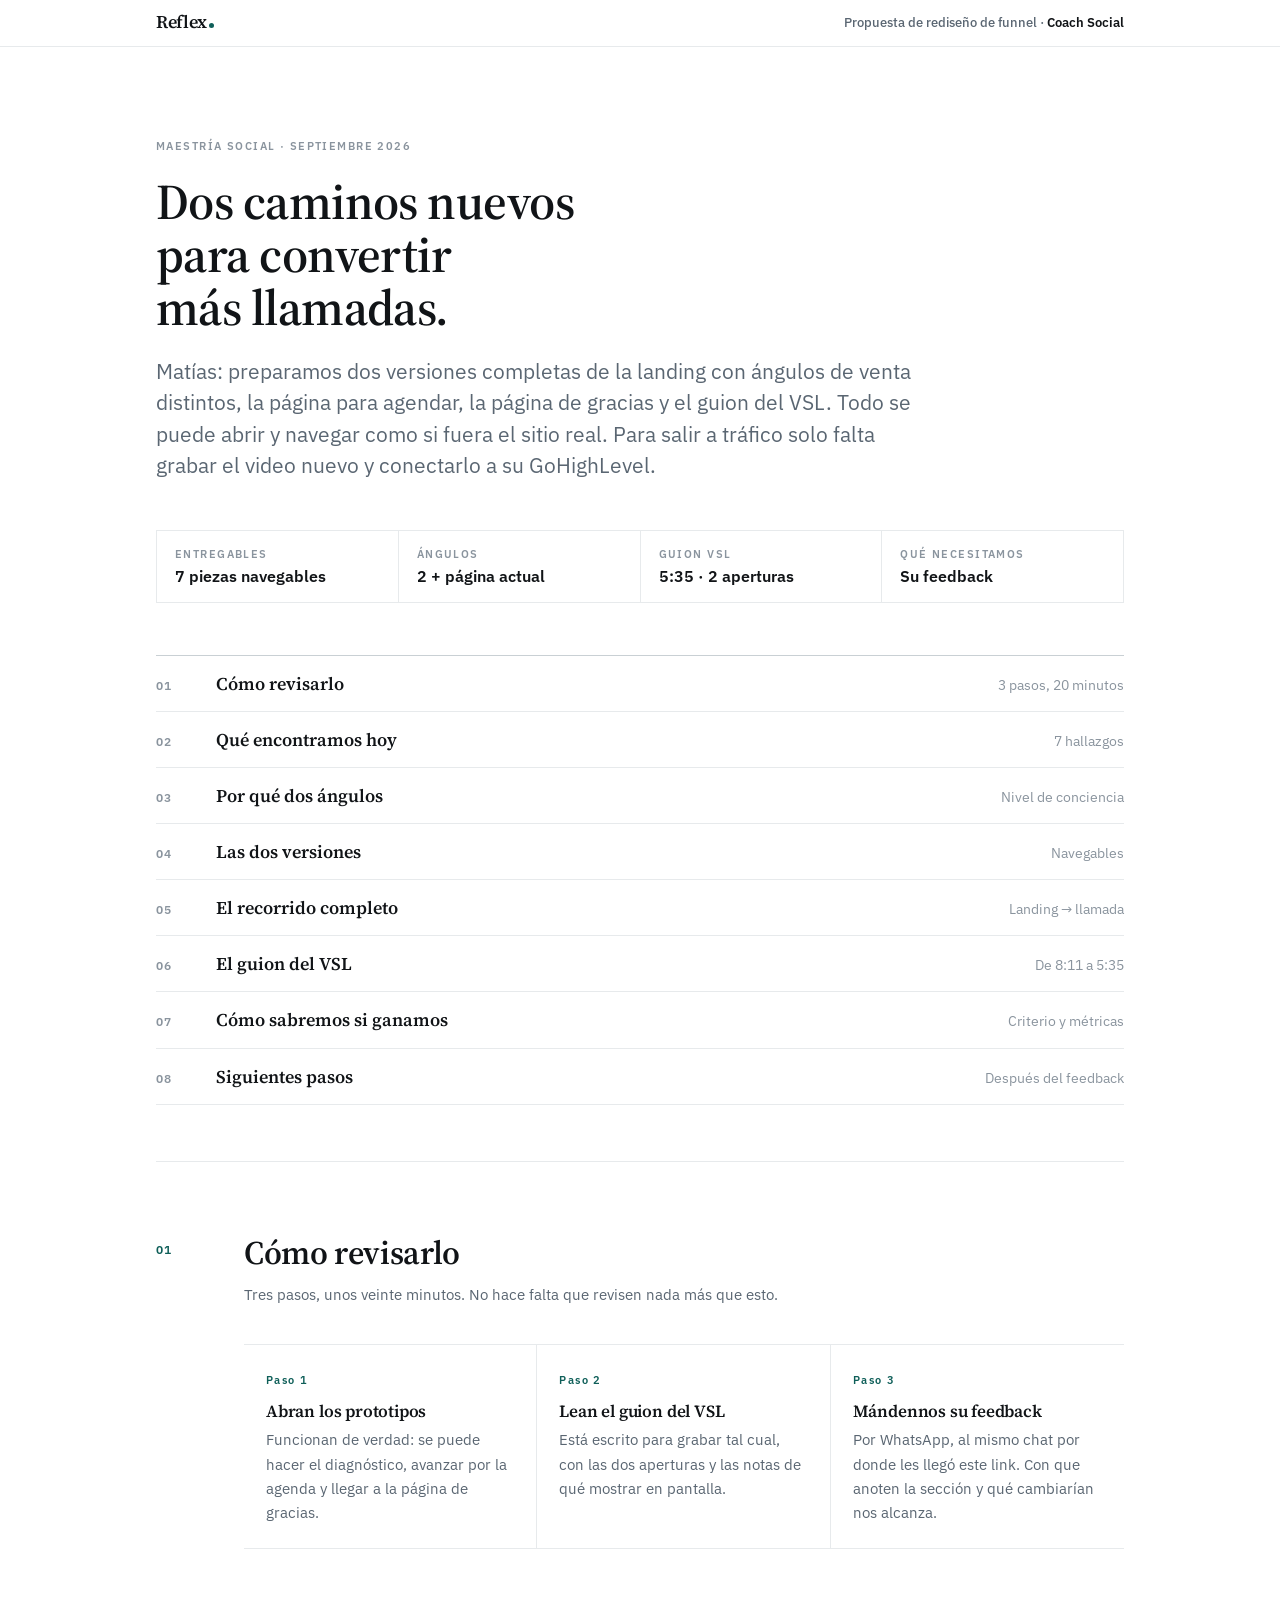
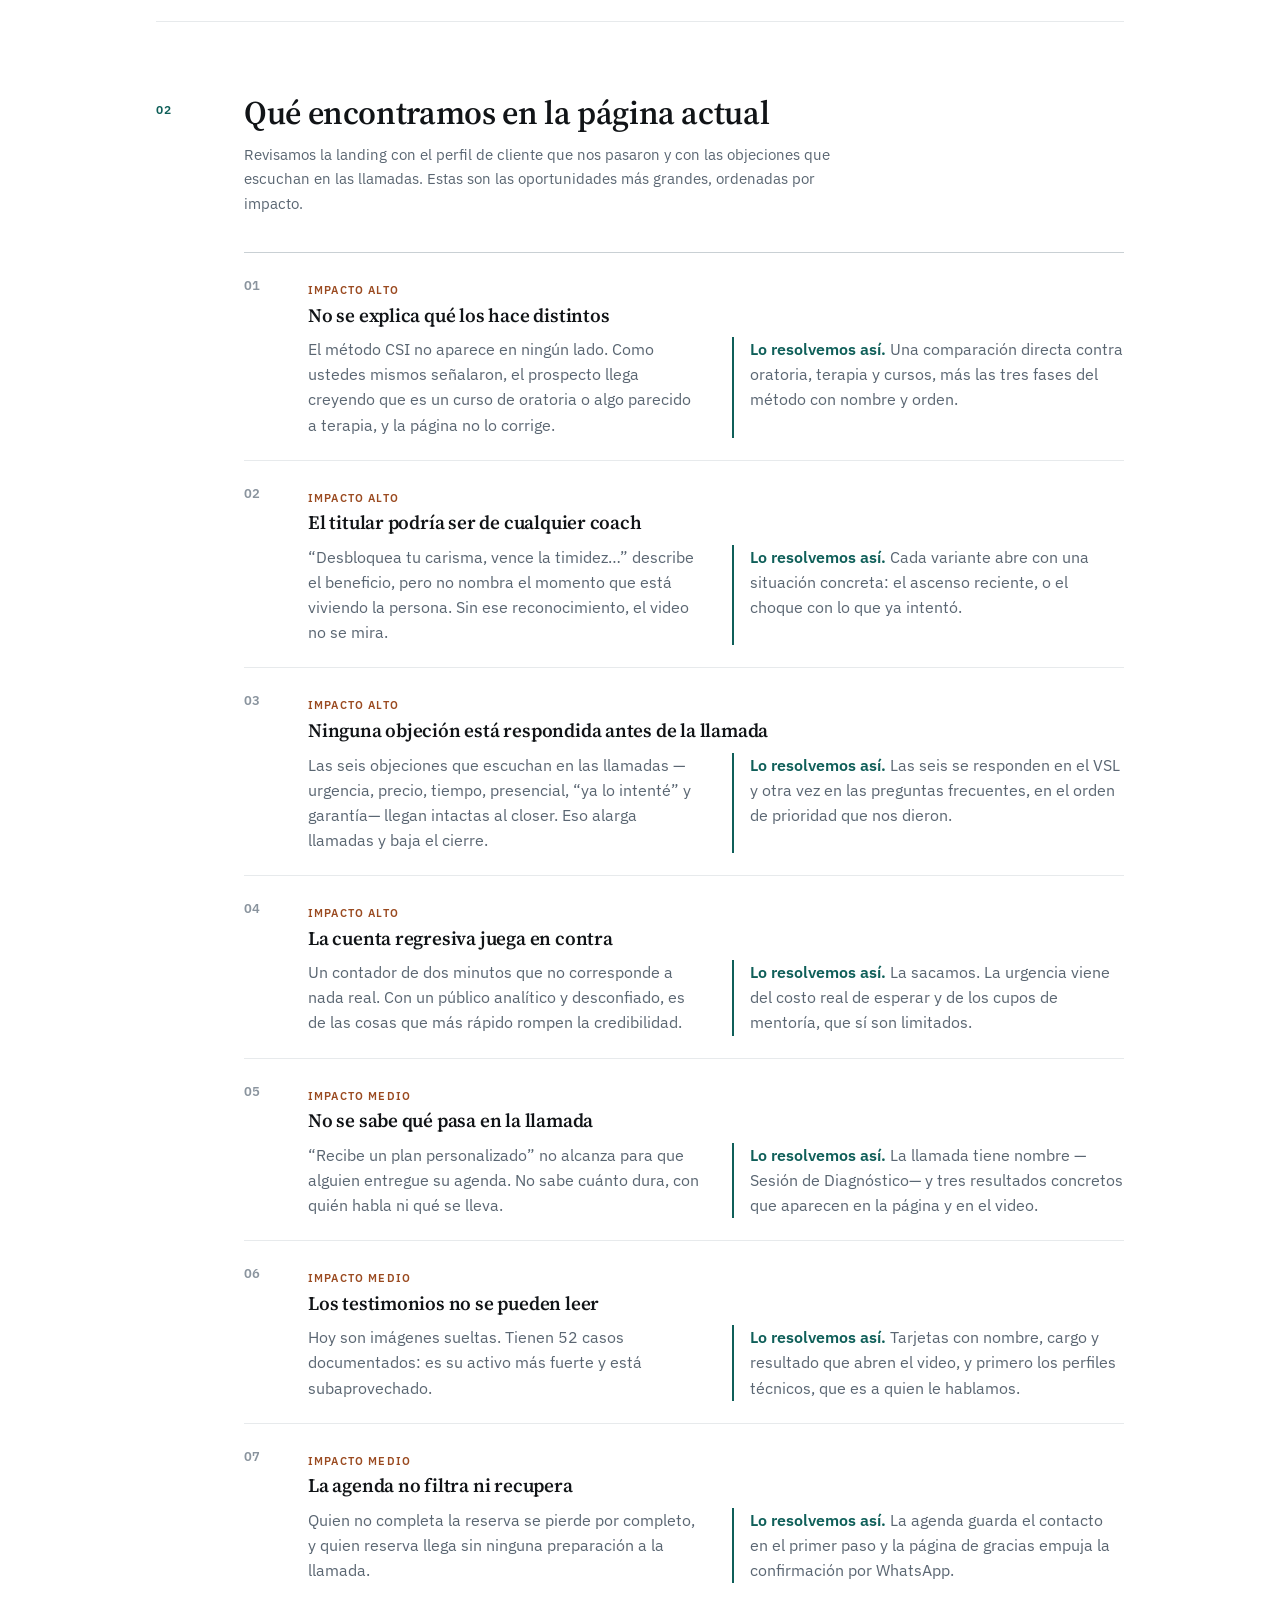
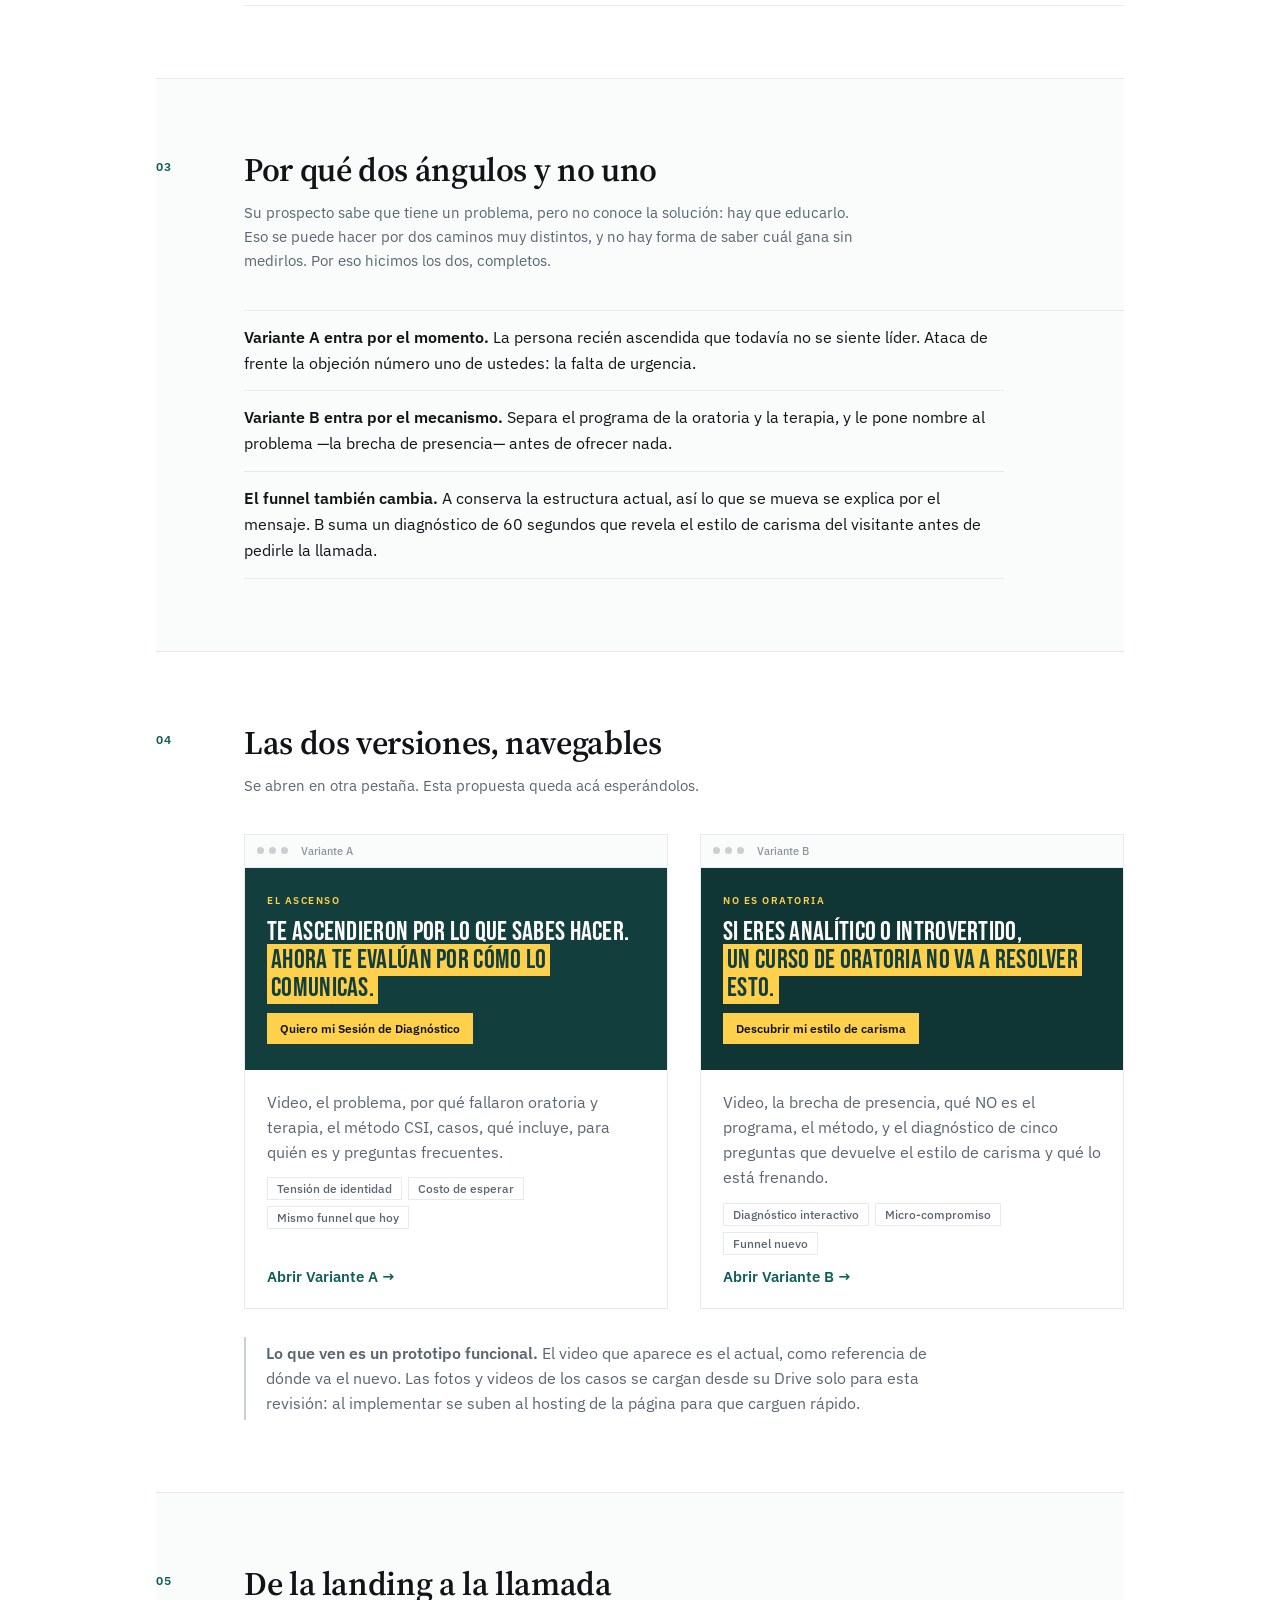
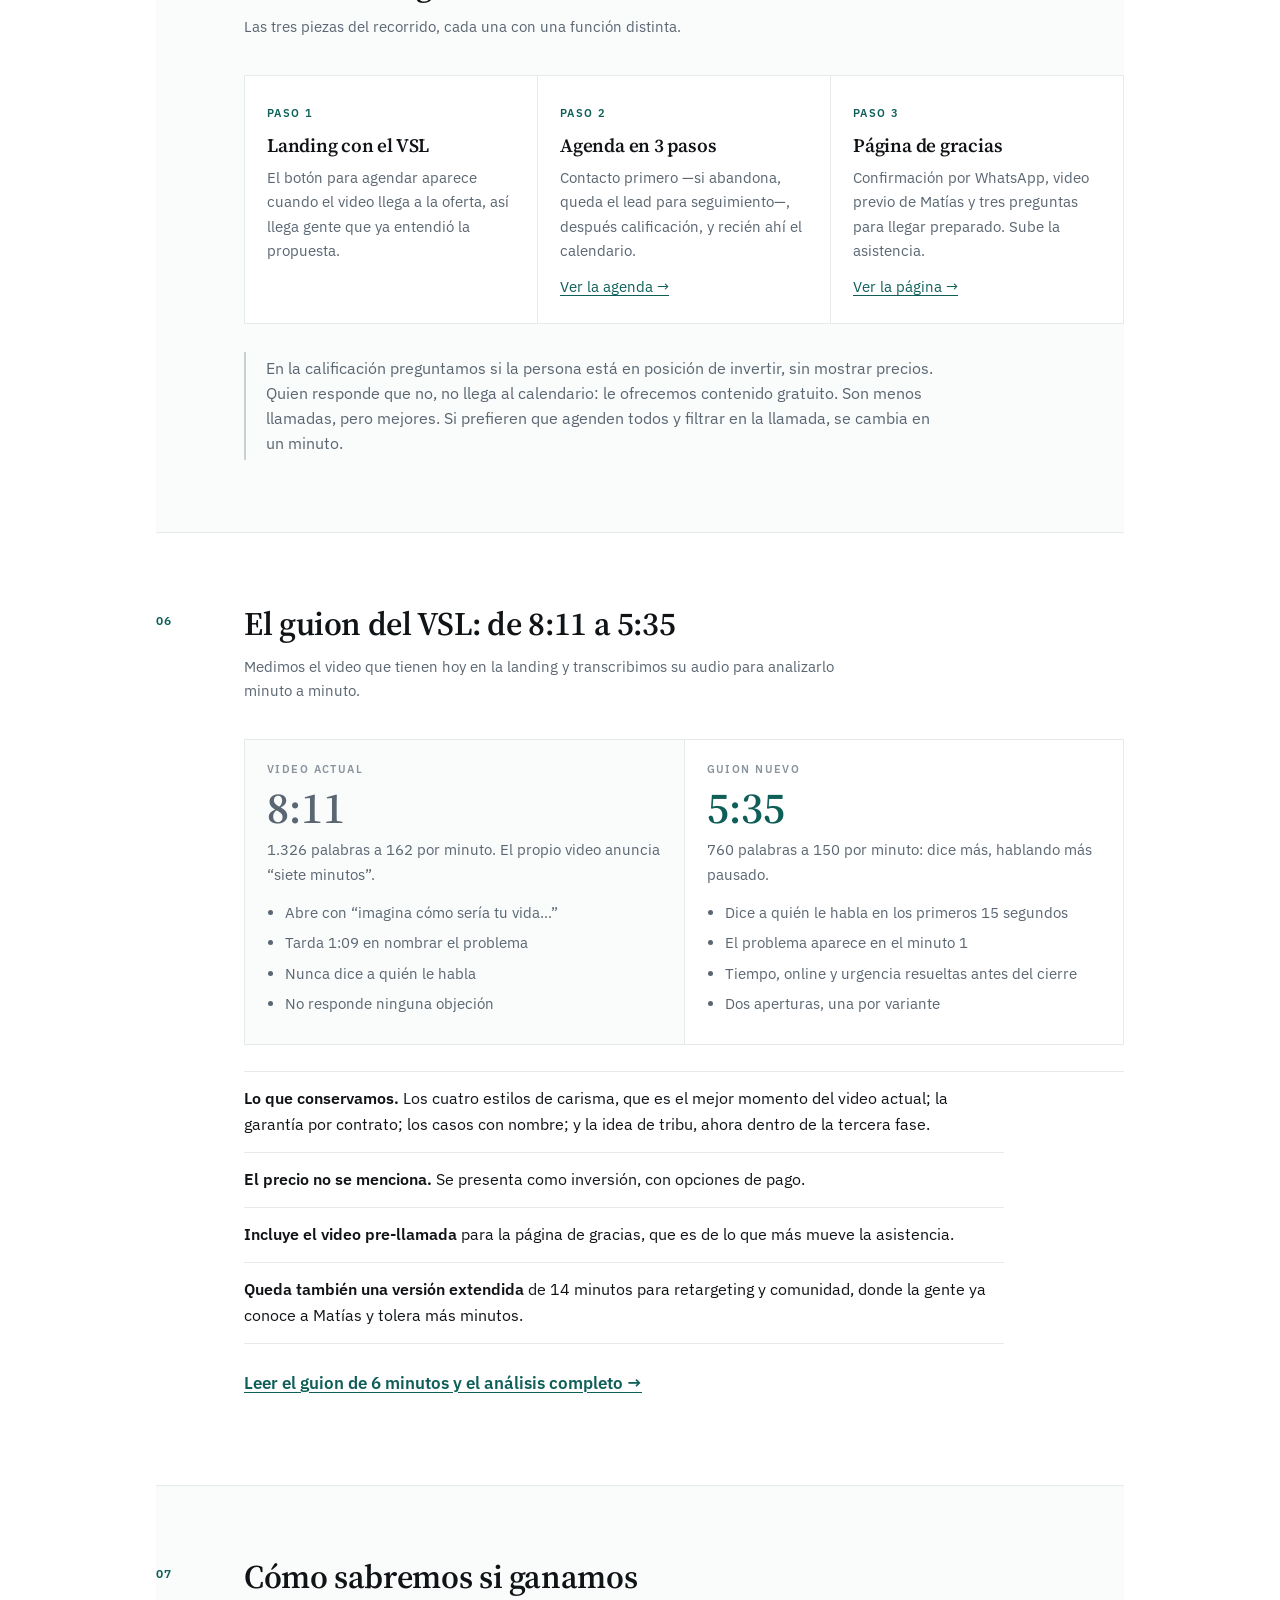
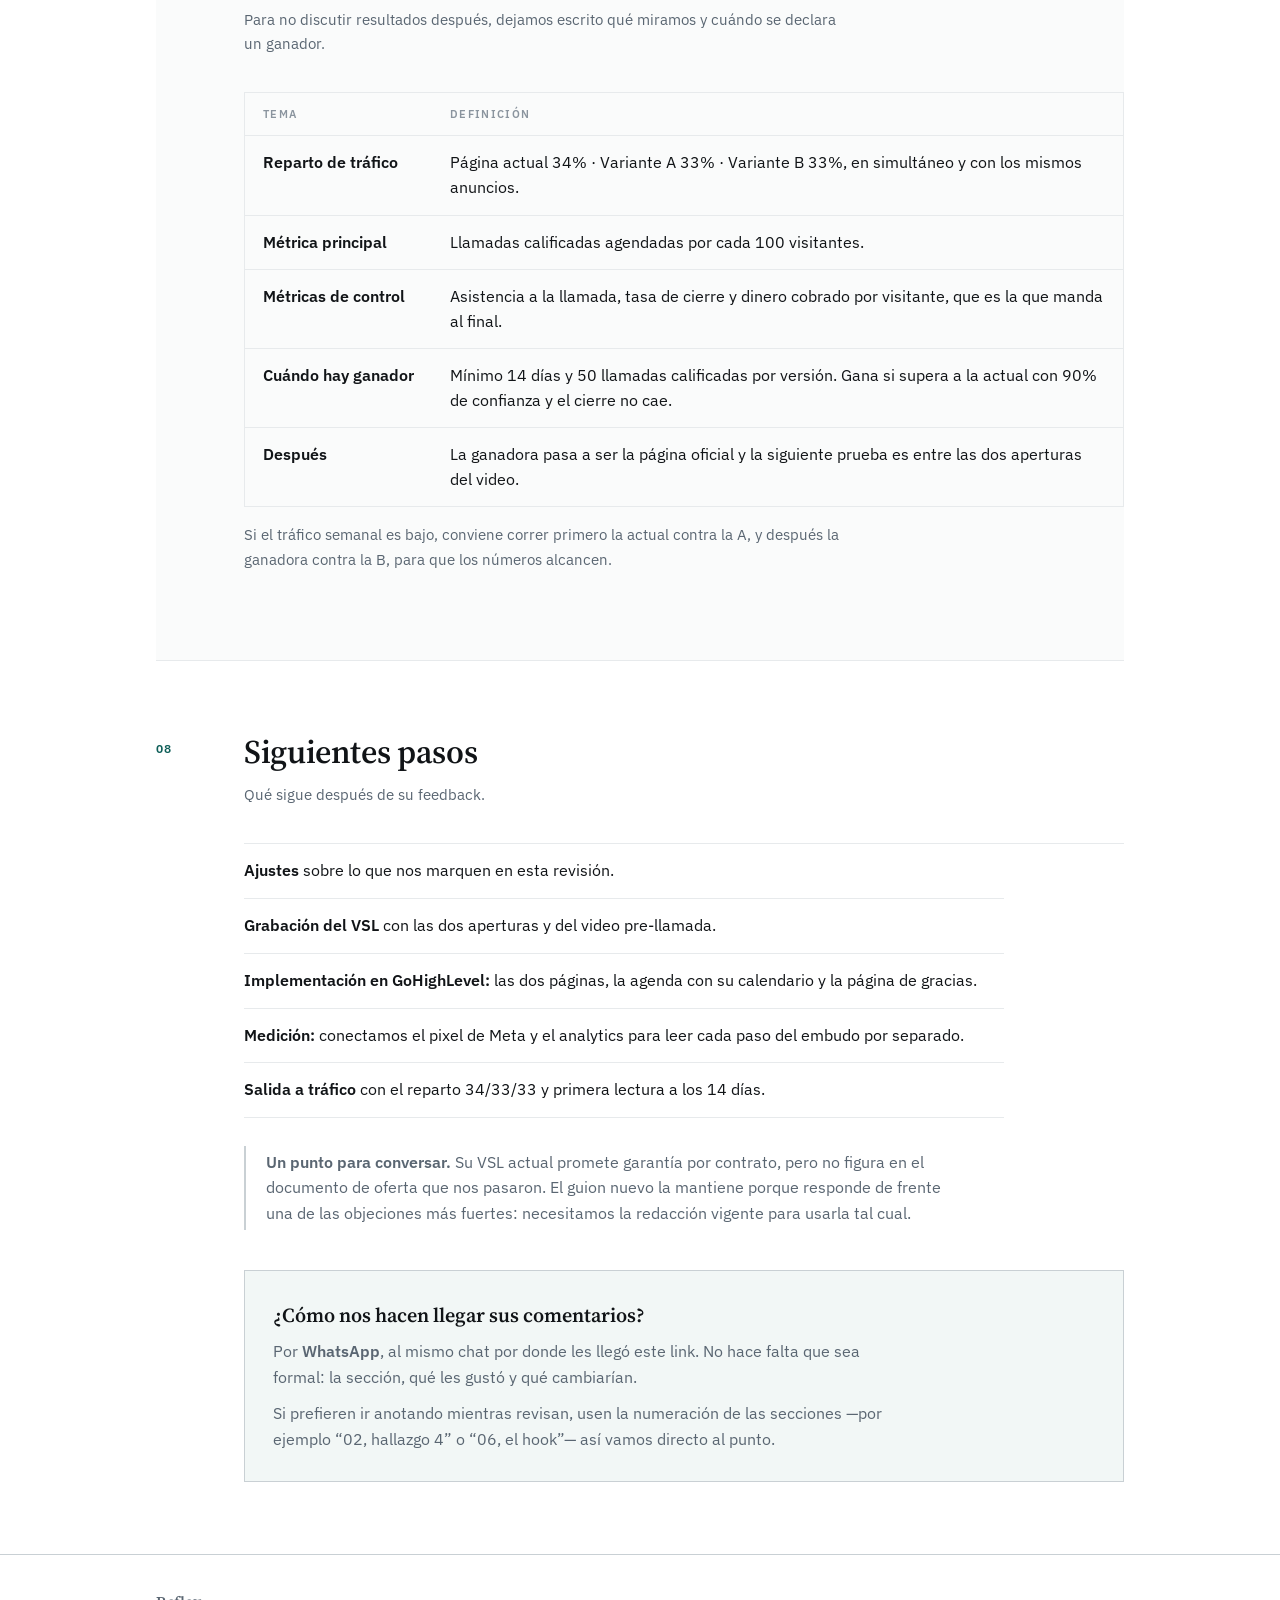
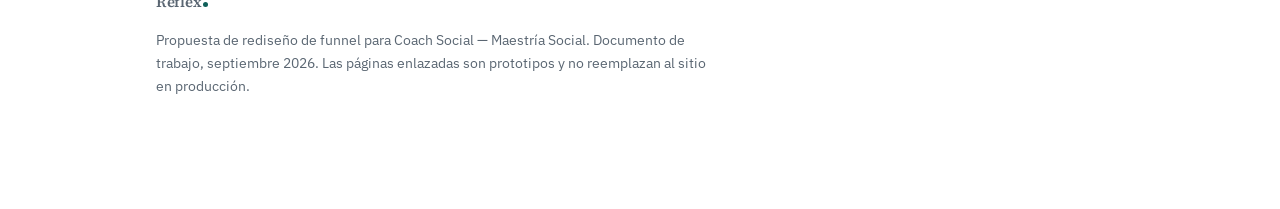
==== commit 85865ece: "Se quita el panel de notas; el feedback va por WhatsApp El panel guardaba en localStorage del client" ====
--- a/index.html
+++ b/index.html
@@ -52,6 +52,7 @@
 .wordmark::after{content:"";width:5px;height:5px;border-radius:50%;background:var(--accent);margin-bottom:1px}
 .masthead .doc-id{font:500 12.5px var(--sans);color:var(--ink-2);text-align:right}
 .masthead .doc-id b{font-weight:600;color:var(--ink)}
+@media (max-width:560px){.masthead .doc-id .long{display:none}}
 .bar{height:2px;background:var(--accent);width:0}
 
 /* Portada */
@@ -163,28 +164,19 @@
 footer{border-top:1px solid var(--rule-strong);padding-block:36px 96px;color:var(--ink-2);font-size:14px}
 footer p{max-width:70ch}
 
-/* Panel de notas */
-.fab{position:fixed;right:clamp(14px,3vw,28px);bottom:calc(clamp(14px,3vw,28px) + env(safe-area-inset-bottom,0px));z-index:40;background:var(--ink);color:#fff;border:0;padding:13px 20px;font:600 14.5px var(--sans);cursor:pointer;box-shadow:0 6px 24px rgba(17,20,23,.18)}
-.fab:hover{background:var(--accent)}
-.notes{position:fixed;inset:auto 0 0 0;z-index:41;background:var(--bg);border-top:1px solid var(--rule-strong);box-shadow:0 -20px 50px rgba(17,20,23,.13);max-height:84vh;overflow:auto;padding-block:26px calc(26px + env(safe-area-inset-bottom,0px))}
-.notes[hidden]{display:none}
-.notes h3{margin-bottom:6px}
-.fields{display:grid;gap:16px;margin-top:20px;grid-template-columns:repeat(2,1fr)}
-@media (max-width:760px){.fields{grid-template-columns:1fr}}
-.fields label{display:block;font:600 13.5px var(--sans);margin-bottom:6px}
-.fields textarea{width:100%;min-height:64px;padding:11px 13px;border:1px solid var(--rule-strong);font:400 15px var(--sans);background:var(--bg);color:var(--ink);resize:vertical;border-radius:0}
-.fields textarea:focus{outline:2px solid var(--accent);outline-offset:-1px;border-color:var(--accent)}
-.notes .actions{display:flex;flex-wrap:wrap;gap:12px;align-items:center;margin-top:20px}
-.btn{background:var(--accent);color:#fff;border:0;padding:12px 20px;font:600 15px var(--sans);cursor:pointer}
-.btn.plain{background:transparent;color:var(--ink-2);border:1px solid var(--rule-strong)}
+/* Aviso de feedback */
+.notice{border:1px solid var(--rule-strong);background:var(--accent-soft);padding:clamp(20px,3vw,28px);margin-top:clamp(28px,4vw,40px)}
+.notice .t{font-family:var(--serif);font-size:20px;font-weight:600;margin-bottom:8px}
+.notice p{margin:0;font-size:16px;color:var(--ink-2);max-width:62ch}
+.notice p + p{margin-top:10px}
 :focus-visible{outline:2px solid var(--accent);outline-offset:2px}
-@media print{.masthead,.fab,.notes{display:none}section{break-inside:avoid}}
+@media print{.masthead{display:none}section{break-inside:avoid}}
 </style>
 
 <header class="masthead">
   <div class="sheet row">
     <span class="wordmark">Reflex</span>
-    <span class="doc-id">Propuesta de rediseño de funnel · <b>Coach Social</b></span>
+    <span class="doc-id"><span class="long">Propuesta de rediseño de funnel · </span><b>Coach Social</b></span>
   </div>
   <div class="bar" id="bar"></div>
 </header>
@@ -227,7 +219,7 @@
     <div class="body"><ol class="steps">
       <li><span class="n">Paso 1</span><h3>Abran los prototipos</h3><p>Funcionan de verdad: se puede hacer el diagnóstico, avanzar por la agenda y llegar a la página de gracias.</p></li>
       <li><span class="n">Paso 2</span><h3>Lean el guion del VSL</h3><p>Está escrito para grabar tal cual, con las dos aperturas y las notas de qué mostrar en pantalla.</p></li>
-      <li><span class="n">Paso 3</span><h3>Déjennos sus notas</h3><p>Con el botón “Mis notas”, abajo a la derecha. Al terminar lo copian y nos lo mandan por el chat.</p></li>
+      <li><span class="n">Paso 3</span><h3>Mándennos su feedback</h3><p>Por WhatsApp, al mismo chat por donde les llegó este link. Con que anoten la sección y qué cambiarían nos alcanza.</p></li>
     </ol></div>
   </section>
 
@@ -493,6 +485,12 @@
       <div class="callout">
         <p><b>Un punto para conversar.</b> Su VSL actual promete garantía por contrato, pero no figura en el documento de oferta que nos pasaron. El guion nuevo la mantiene porque responde de frente una de las objeciones más fuertes: necesitamos la redacción vigente para usarla tal cual.</p>
       </div>
+
+      <div class="notice">
+        <div class="t">¿Cómo nos hacen llegar sus comentarios?</div>
+        <p>Por <b>WhatsApp</b>, al mismo chat por donde les llegó este link. No hace falta que sea formal: la sección, qué les gustó y qué cambiarían.</p>
+        <p>Si prefieren ir anotando mientras revisan, usen la numeración de las secciones —por ejemplo “02, hallazgo 4” o “06, el hook”— así vamos directo al punto.</p>
+      </div>
     </div></div>
   </section>
 
@@ -503,69 +501,8 @@
   <p>Propuesta de rediseño de funnel para Coach Social — Maestría Social. Documento de trabajo, septiembre 2026. Las páginas enlazadas son prototipos y no reemplazan al sitio en producción.</p>
 </div></footer>
 
-<button class="fab" id="open-notes" type="button">Mis notas</button>
-
-<div class="notes" id="notes" hidden>
-  <div class="sheet">
-    <h3>Sus notas para Reflex</h3>
-    <p class="small" style="margin:0">Escriban lo que quieran cambiar en cada parte. Se guarda en este navegador. Al terminar, toquen “Copiar todo” y péguenlo en el chat con nosotros.</p>
-    <div class="fields" id="fields"></div>
-    <div class="actions">
-      <button class="btn" id="copy-notes" type="button">Copiar todo</button>
-      <button class="btn plain" id="close-notes" type="button">Cerrar</button>
-      <span class="small" id="notes-status" role="status"></span>
-    </div>
-  </div>
-</div>
-
 <script>
 (() => {
-  const SECTIONS = [
-    ['general', 'Impresión general'],
-    ['a', 'Variante A · El ascenso'],
-    ['b', 'Variante B · No es oratoria'],
-    ['vsl', 'Guion del VSL'],
-    ['funnel', 'Agenda y página de gracias'],
-    ['test', 'Medición y siguientes pasos']
-  ];
-  const KEY = 'reflex_fb_coachsocial';
-  const fields = document.getElementById('fields');
-  const panel = document.getElementById('notes');
-  const status = document.getElementById('notes-status');
-  let saved = {};
-  try { saved = JSON.parse(localStorage.getItem(KEY)) || {}; } catch (e) {}
-
-  fields.innerHTML = SECTIONS.map(([id, label]) =>
-    `<div><label for="fb-${id}">${label}</label><textarea id="fb-${id}" data-k="${id}" placeholder="Sus comentarios…"></textarea></div>`
-  ).join('');
-  SECTIONS.forEach(([id]) => { const t = document.getElementById('fb-' + id); if (saved[id]) t.value = saved[id]; });
-
-  fields.addEventListener('input', e => {
-    saved[e.target.dataset.k] = e.target.value;
-    try { localStorage.setItem(KEY, JSON.stringify(saved)); } catch (err) {}
-    status.textContent = 'Guardado';
-  });
-
-  const toggle = open => { panel.hidden = !open; if (open) document.getElementById('fb-general').focus(); };
-  document.getElementById('open-notes').addEventListener('click', () => toggle(true));
-  document.getElementById('close-notes').addEventListener('click', () => toggle(false));
-  document.addEventListener('keydown', e => e.key === 'Escape' && toggle(false));
-
-  document.getElementById('copy-notes').addEventListener('click', async () => {
-    const text = 'Feedback — Propuesta Reflex / Maestría Social\n\n' + SECTIONS
-      .map(([id, label]) => (saved[id] || '').trim() && `${label}:\n${saved[id].trim()}`)
-      .filter(Boolean).join('\n\n');
-    if (text.split('\n').length < 3) { status.textContent = 'Todavía no hay notas escritas.'; return; }
-    try {
-      await navigator.clipboard.writeText(text);
-      status.textContent = 'Copiado. Ya lo pueden pegar en el chat.';
-    } catch (e) {
-      const t = document.getElementById('fb-general');
-      t.value = text; t.select();
-      status.textContent = 'Seleccionen el texto y cópienlo a mano.';
-    }
-  });
-
   // Progreso de lectura en la barra superior
   const bar = document.getElementById('bar');
   const onScroll = () => {
